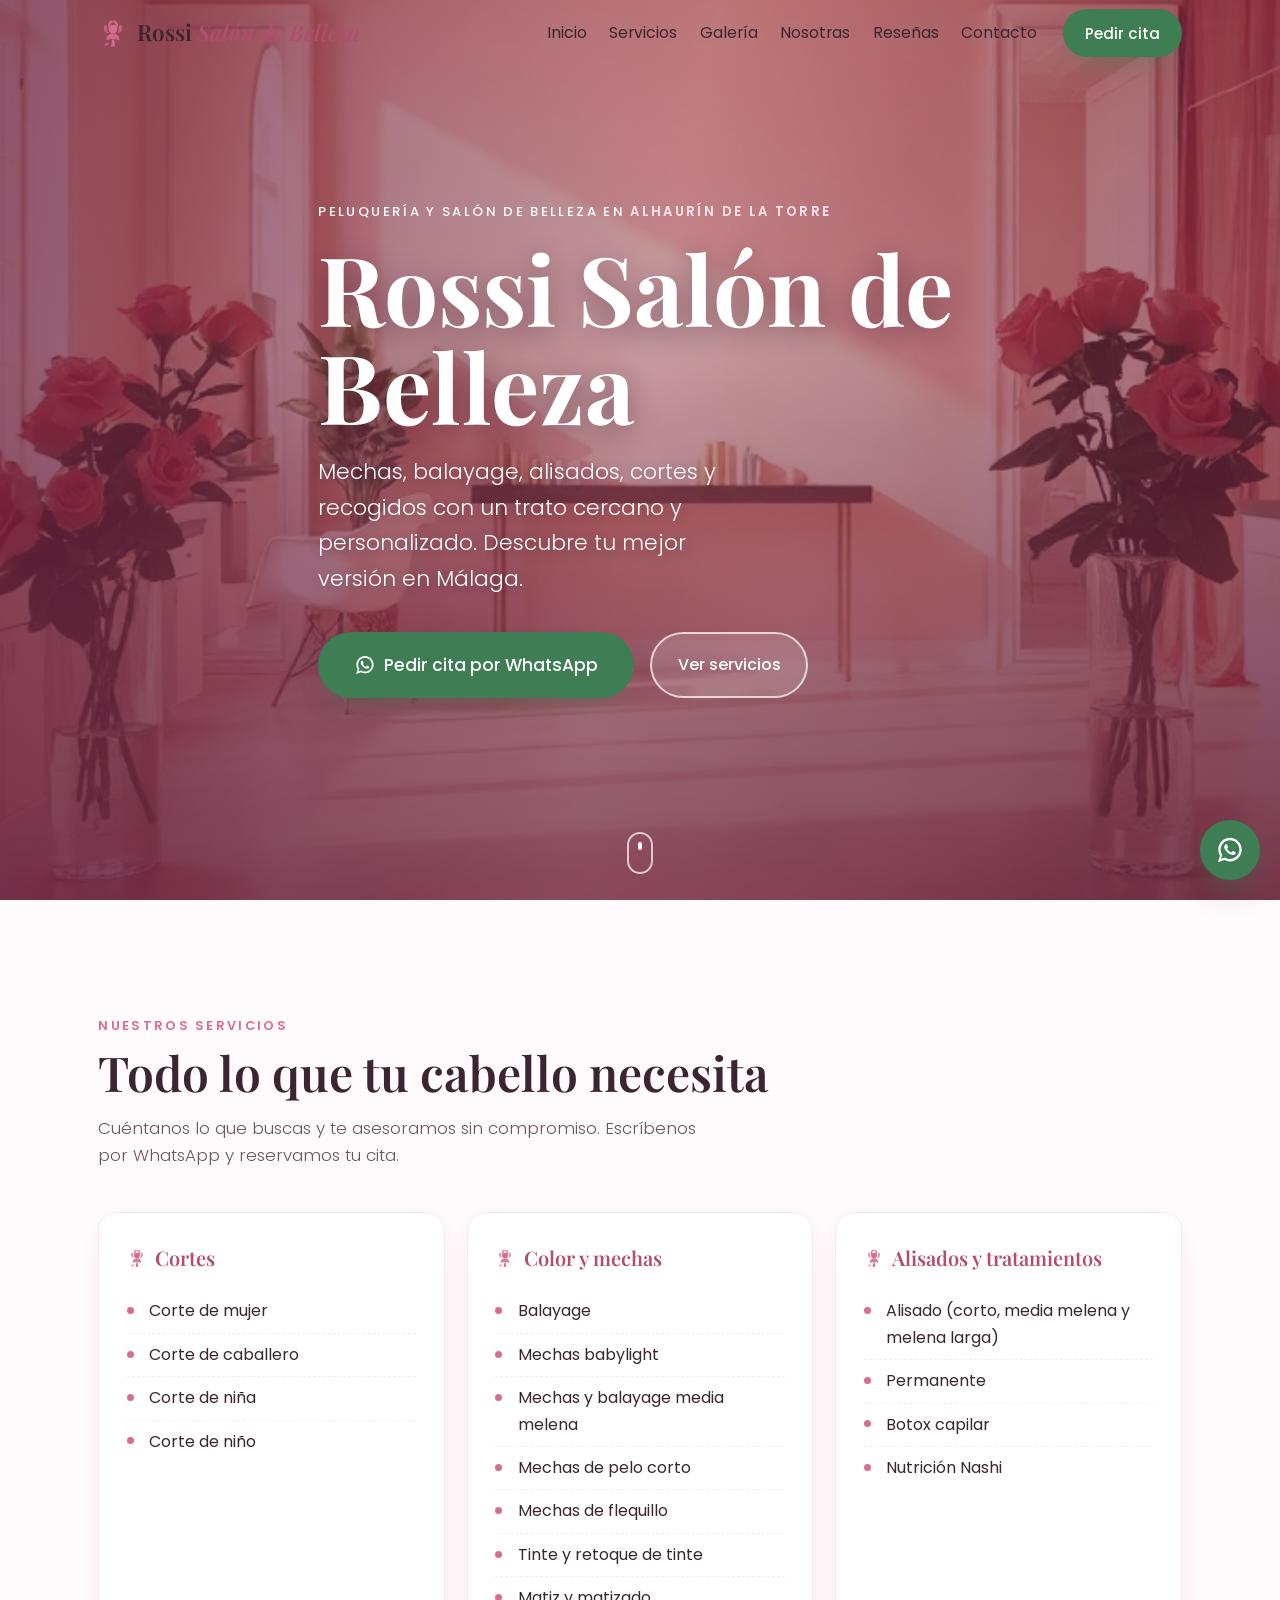
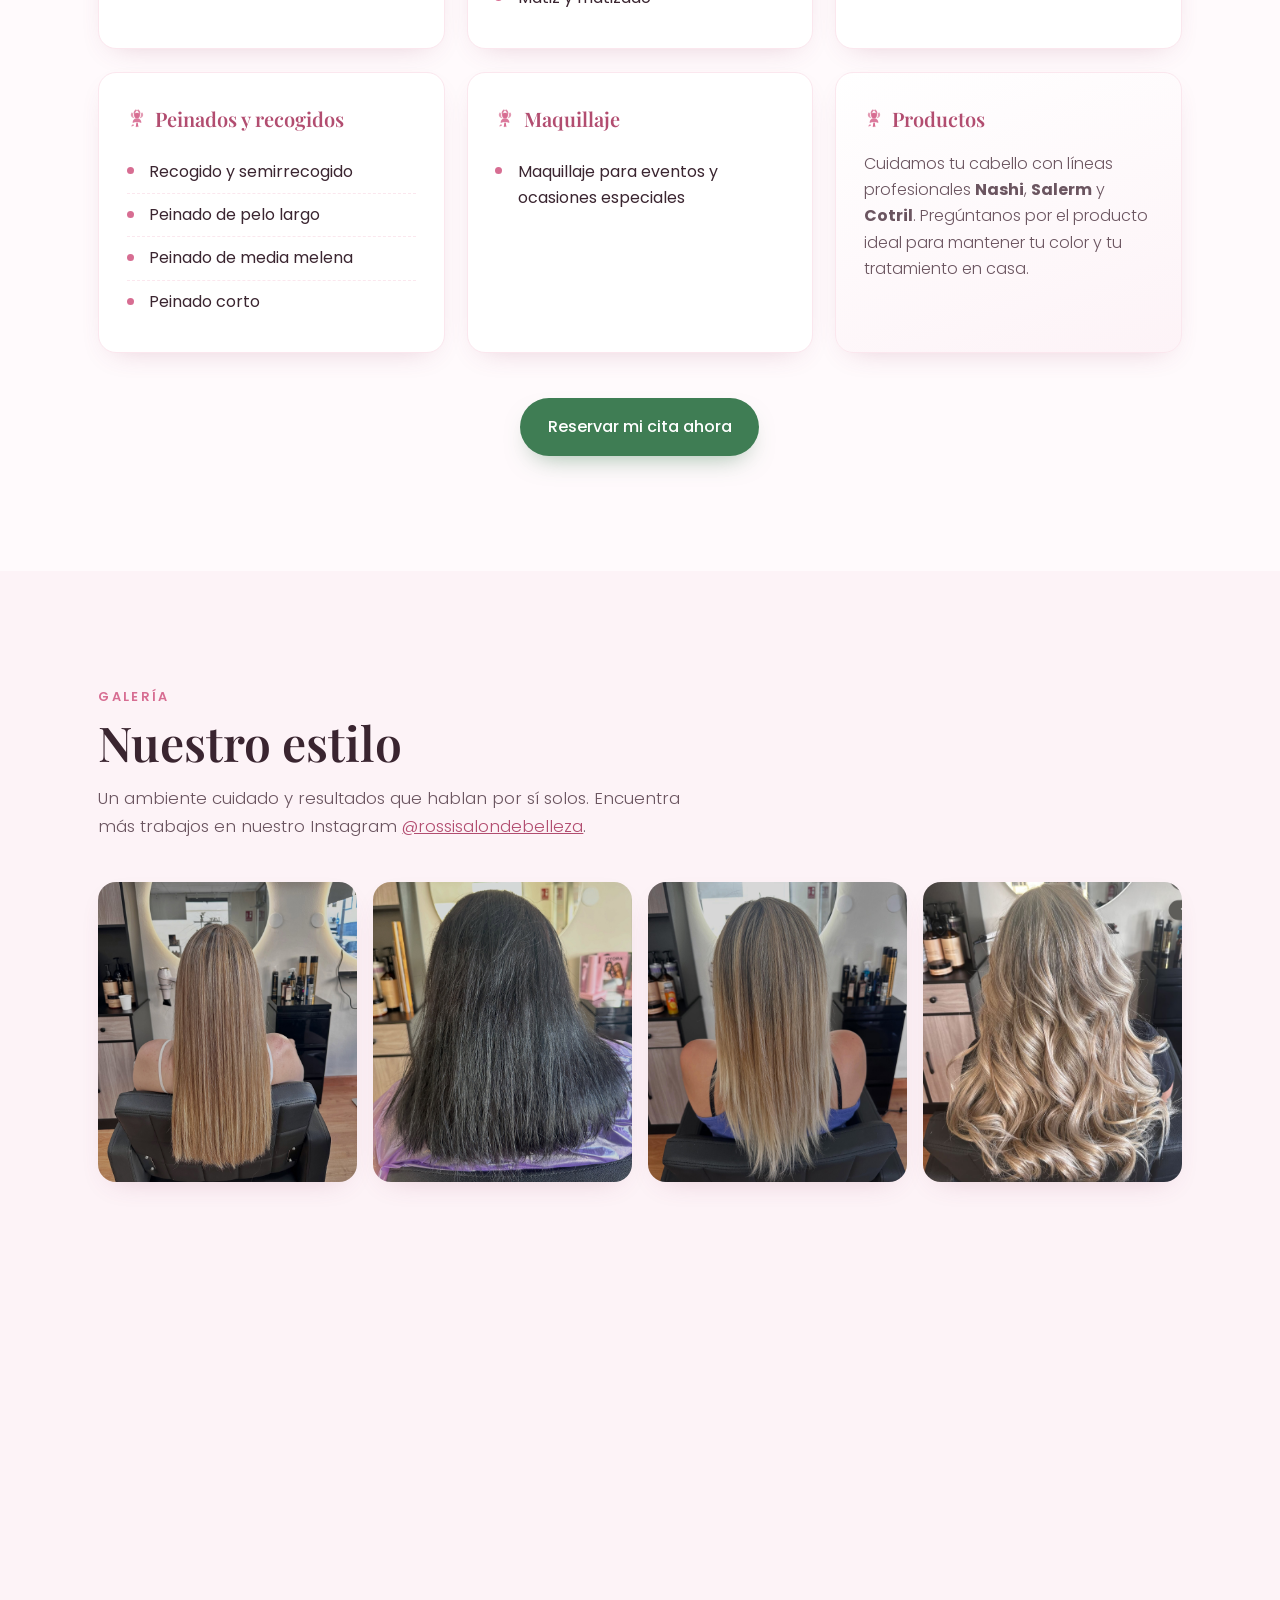
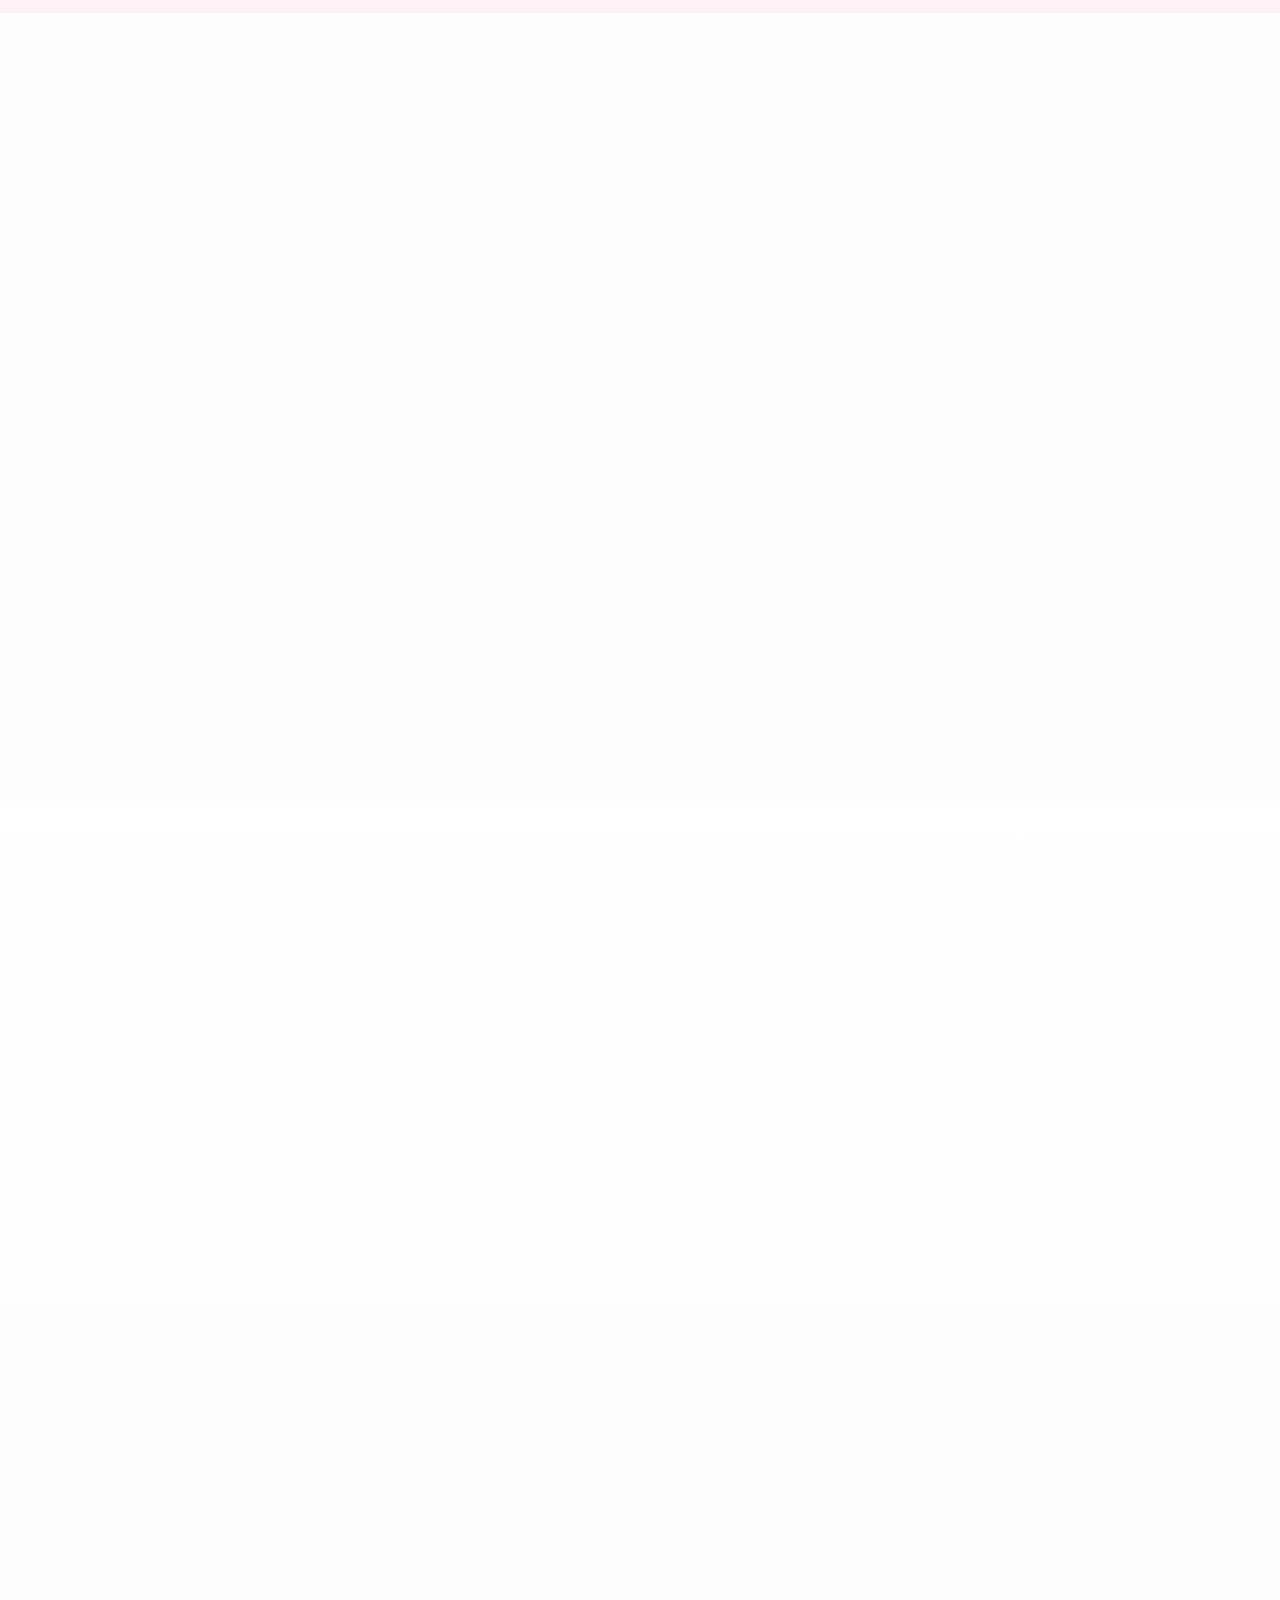
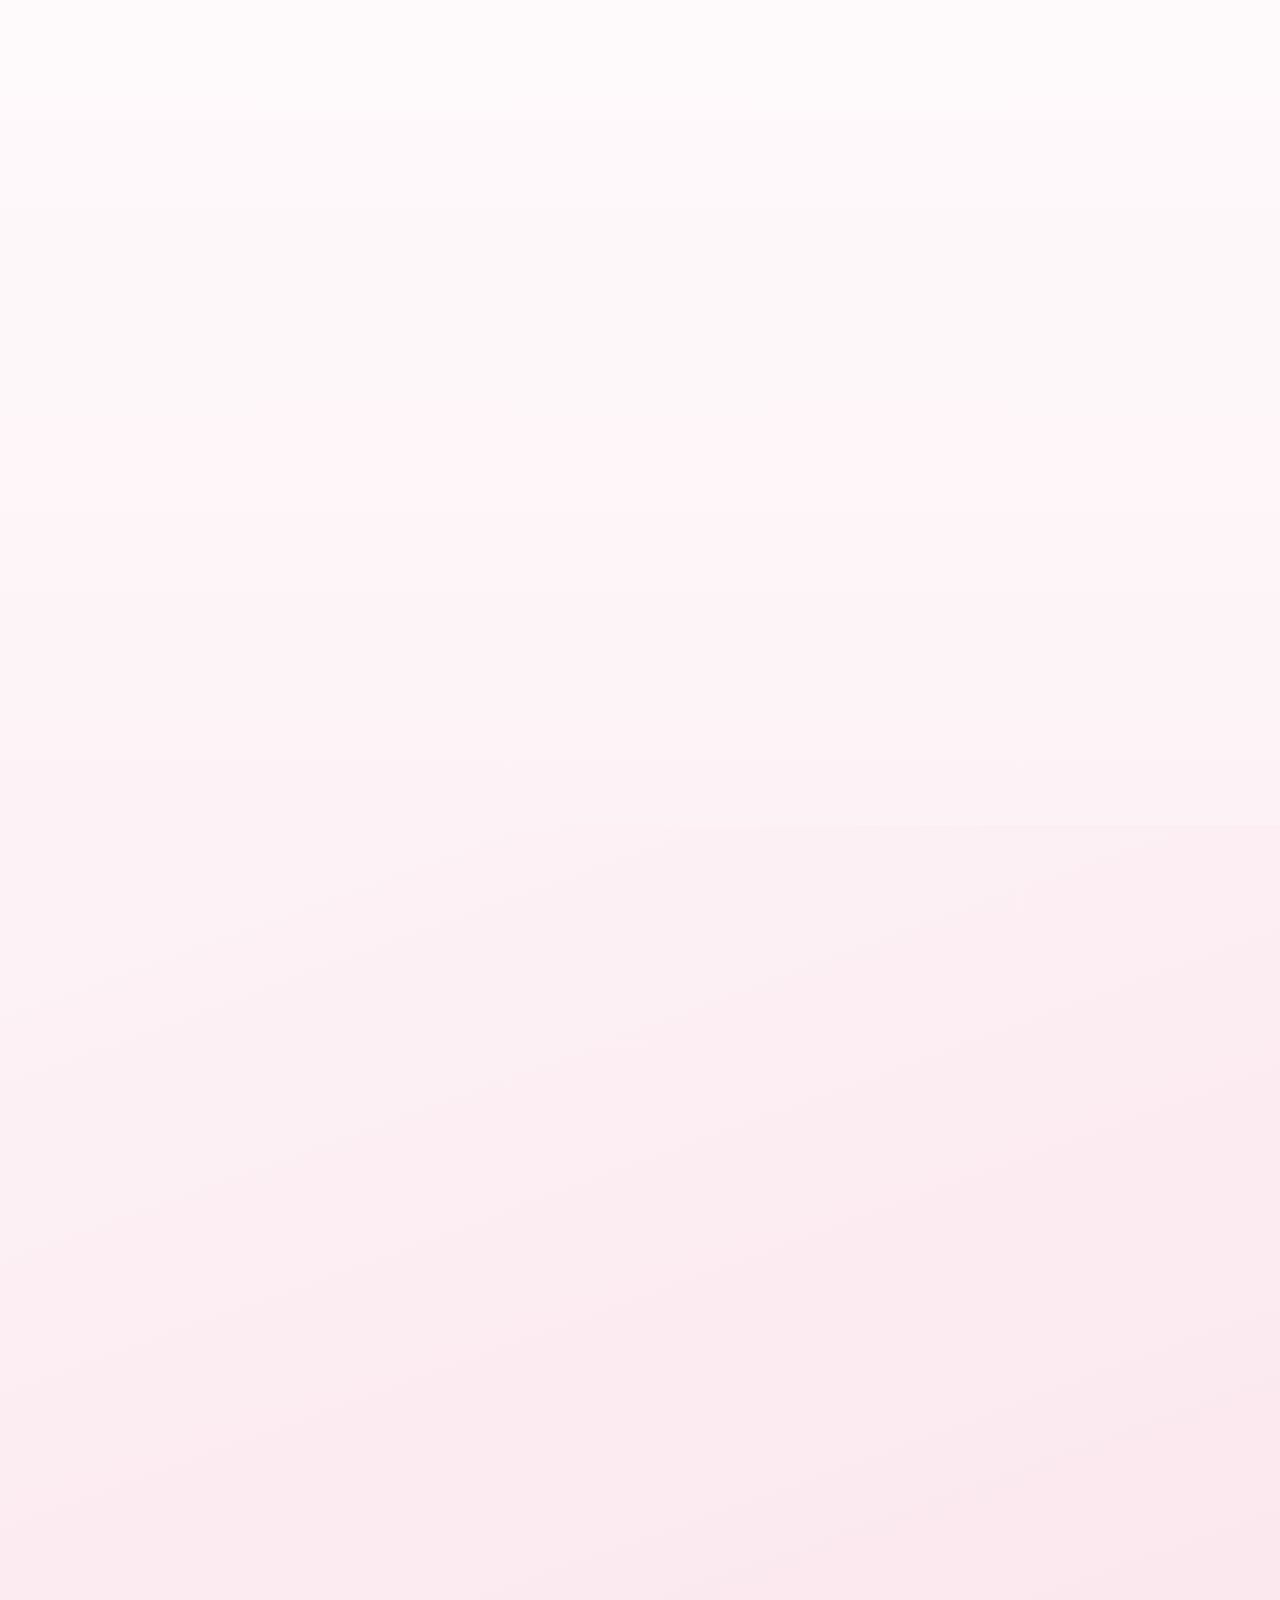
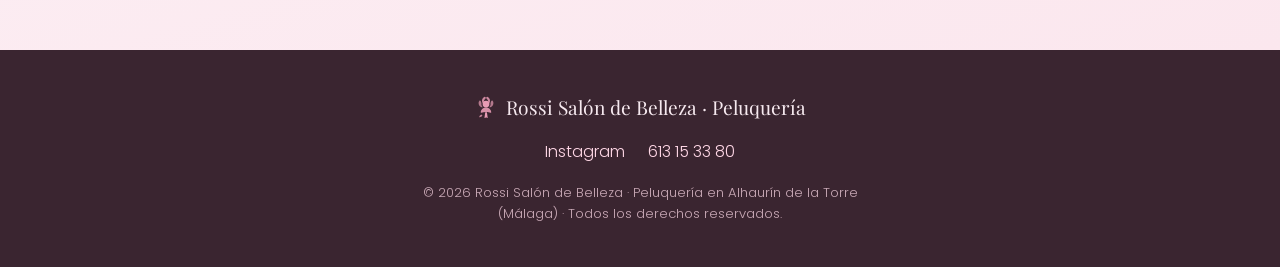
==== index.html @ 34cd3eea "SEO/marca: nombre oficial 'Rossi Salón de Belleza' (hero, meta, OG, JSON-LD) manteniendo SEO fuerte " ====
<!DOCTYPE html>
<html lang="es">
<head>
  <meta charset="UTF-8" />
  <meta name="viewport" content="width=device-width, initial-scale=1.0" />
  <title>Rossi Salón de Belleza · Peluquería en Alhaurín de la Torre (Málaga) | Mechas, Balayage y Alisados</title>
  <meta name="description" content="Rossi Salón de Belleza, tu peluquería en Alhaurín de la Torre (Málaga). Especialistas en mechas, balayage, alisados, tintes, cortes, recogidos y maquillaje. Pide tu cita por WhatsApp." />
  <meta name="keywords" content="peluquería Alhaurín de la Torre, peluquería Rossi, peluquería Málaga, Rossi salón de belleza, salón de belleza Alhaurín de la Torre, mechas, balayage, alisado, tinte, corte, recogidos, maquillaje" />
  <meta name="robots" content="index, follow" />
  <meta name="author" content="Rossi Salón de Belleza" />
  <meta name="theme-color" content="#e79bb4" />
  <link rel="canonical" href="https://peluqueria-rossi-web.onrender.com/" />

  <!-- Open Graph -->
  <meta property="og:type" content="website" />
  <meta property="og:site_name" content="Rossi Salón de Belleza" />
  <meta property="og:title" content="Rossi Salón de Belleza · Peluquería en Alhaurín de la Torre" />
  <meta property="og:description" content="Peluquería y salón de belleza en Alhaurín de la Torre (Málaga): mechas, balayage, alisados, tintes, cortes y recogidos con trato cercano. Pide cita por WhatsApp." />
  <meta property="og:url" content="https://peluqueria-rossi-web.onrender.com/" />
  <meta property="og:locale" content="es_ES" />
  <meta property="og:image" content="https://peluqueria-rossi-web.onrender.com/assets/og-image.jpg" />

  <!-- Twitter Card -->
  <meta name="twitter:card" content="summary_large_image" />
  <meta name="twitter:title" content="Rossi Salón de Belleza · Peluquería en Alhaurín de la Torre" />
  <meta name="twitter:description" content="Peluquería en Alhaurín de la Torre (Málaga): mechas, balayage, alisados, tintes y cortes. Pide tu cita por WhatsApp en Rossi Salón de Belleza." />
  <meta name="twitter:image" content="https://peluqueria-rossi-web.onrender.com/assets/og-image.jpg" />

  <link rel="icon" href="data:image/svg+xml,%3Csvg xmlns='http://www.w3.org/2000/svg' viewBox='0 0 100 100'%3E%3Ctext y='.9em' font-size='90'%3E%F0%9F%8C%B9%3C/text%3E%3C/svg%3E" />

  <link rel="preconnect" href="https://fonts.googleapis.com" />
  <link rel="preconnect" href="https://fonts.gstatic.com" crossorigin />
  <link href="https://fonts.googleapis.com/css2?family=Playfair+Display:ital,wght@0,500;0,600;0,700;1,600&family=Poppins:wght@300;400;500;600;700&display=swap" rel="stylesheet" />

  <link rel="stylesheet" href="styles.css" />

  <!-- JSON-LD: Schema.org HairSalon -->
  <script type="application/ld+json">
  {
    "@context": "https://schema.org",
    "@type": "HairSalon",
    "@id": "https://peluqueria-rossi-web.onrender.com/#negocio",
    "name": "Rossi Salón de Belleza",
    "alternateName": ["Peluquería Rossi", "Peluquería y Salón de Belleza Rossi"],
    "description": "Peluquería y salón de belleza en Alhaurín de la Torre (Málaga): mechas, balayage, alisados, tintes, cortes, recogidos y maquillaje.",
    "image": "https://peluqueria-rossi-web.onrender.com/assets/og-image.jpg",
    "url": "https://peluqueria-rossi-web.onrender.com/",
    "telephone": "+34613153380",
    "founder": "Rosali Cruz Núñez",
    "address": {
      "@type": "PostalAddress",
      "streetAddress": "Calle San Juan, 2",
      "addressLocality": "Alhaurín de la Torre",
      "addressRegion": "Málaga",
      "postalCode": "29130",
      "addressCountry": "ES"
    },
    "geo": {
      "@type": "GeoCoordinates",
      "addressCountry": "ES"
    },
    "areaServed": "Alhaurín de la Torre, Málaga",
    "openingHoursSpecification": [
      {
        "@type": "OpeningHoursSpecification",
        "dayOfWeek": ["Tuesday", "Wednesday", "Thursday", "Friday", "Saturday"],
        "opens": "10:00"
      }
    ],
    "sameAs": [
      "https://www.instagram.com/rossisalondebelleza/"
    ]
  }
  </script>
</head>
<body>

  <!-- Icono decorativo de rosa, reutilizado con <use> -->
  <svg width="0" height="0" style="position:absolute" aria-hidden="true">
    <symbol id="icono-rosa" viewBox="0 0 64 64">
      <g fill="currentColor">
        <path d="M32 8c-4 3-6 7-6 11 0 3 1.5 5.5 4 7-3-.5-6-2.5-7.5-5.5C20 16 21 10.5 26 6c2-2 4-2 6 2z" opacity="0.85"/>
        <path d="M32 8c4 3 6 7 6 11 0 3-1.5 5.5-4 7 3-.5 6-2.5 7.5-5.5C44 16 43 10.5 38 6c-2-2-4-2-6 2z" opacity="0.85"/>
        <path d="M20 22c-1 4 .5 8 4 10.5-3 .5-6.5-.5-9-3.5-3.5-4-3.5-9.5-1-13 2-2.5 4.5-1.5 6 6z" opacity="0.7"/>
        <path d="M44 22c1 4-.5 8-4 10.5 3 .5 6.5-.5 9-3.5 3.5-4 3.5-9.5 1-13-2-2.5-4.5-1.5-6 6z" opacity="0.7"/>
        <circle cx="32" cy="24" r="9"/>
        <path d="M32 33c-8 0-14 6-14 13 0 1 1 2 2 1.5 3-1.5 7-2.5 12-2.5s9 1 12 2.5c1 .5 2-.5 2-1.5 0-7-6-13-14-13z" opacity="0.9"/>
        <path d="M30 46l-2 14c-.2 1.3 1.4 2 2.2 1l2-2.5 2 2.5c.8 1 2.4.3 2.2-1l-2-14h-4.4z"/>
        <path d="M20 52c-3 1-6 4-6 7 3 .5 6.5-1 8.5-3.5L20 52z" opacity="0.8"/>
      </g>
    </symbol>
  </svg>

  <a class="salto-contenido" href="#contenido">Ir al contenido principal</a>

  <header class="cabecera" id="cabecera">
    <div class="contenedor cabecera__interior">
      <a href="#inicio" class="logo">
        <svg class="logo__icono" width="30" height="30" aria-hidden="true"><use href="#icono-rosa" /></svg>
        <span class="logo__texto">Rossi <em>Salón de Belleza</em></span>
      </a>

      <button class="menu-toggle" id="menuToggle" aria-expanded="false" aria-controls="navPrincipal" aria-label="Abrir menú de navegación">
        <span></span><span></span><span></span>
      </button>

      <nav class="nav" id="navPrincipal">
        <ul>
          <li><a href="#inicio">Inicio</a></li>
          <li><a href="#servicios">Servicios</a></li>
          <li><a href="#galeria">Galería</a></li>
          <li><a href="#nosotras">Nosotras</a></li>
          <li><a href="#resenas">Reseñas</a></li>
          <li><a href="#contacto">Contacto</a></li>
        </ul>
        <a href="#" class="boton boton--whatsapp boton--nav js-whatsapp-link" target="_blank" rel="noopener">
          Pedir cita
        </a>
      </nav>
    </div>
    <div class="menu-overlay" id="menuOverlay" aria-hidden="true"></div>
  </header>

  <main id="contenido">

    <!-- 1. HERO -->
    <section class="hero" id="inicio">
      <div class="hero__fondo" aria-hidden="true"></div>
      <div class="hero__velo" aria-hidden="true"></div>
      <div class="hero__petalos" aria-hidden="true">
        <span></span><span></span><span></span><span></span><span></span>
        <span></span><span></span><span></span><span></span><span></span>
      </div>
      <div class="contenedor hero__contenido">
        <p class="hero__kicker animar" data-animar="baja">Peluquería y salón de belleza en <strong>Alhaurín de la Torre</strong></p>
        <h1 class="hero__titulo animar" data-animar="baja">Rossi Salón de Belleza</h1>
        <p class="hero__claim animar" data-animar="baja">Mechas, balayage, alisados, cortes y recogidos con un trato cercano y personalizado. Descubre tu mejor versión en Málaga.</p>
        <div class="hero__acciones animar" data-animar="baja">
          <a href="#" class="boton boton--whatsapp boton--grande js-whatsapp-link" target="_blank" rel="noopener">
            <svg class="icono-whatsapp" viewBox="0 0 32 32" width="22" height="22" aria-hidden="true">
              <path fill="currentColor" d="M16.001 3C9.096 3 3.5 8.596 3.5 15.5c0 2.42.687 4.68 1.877 6.6L3 29l7.1-2.32a12.42 12.42 0 0 0 5.9 1.5c6.905 0 12.5-5.596 12.5-12.5S22.906 3 16.001 3zm0 22.6c-1.86 0-3.6-.5-5.1-1.37l-.365-.216-4.214 1.377 1.394-4.106-.238-.38A9.98 9.98 0 0 1 6 15.5C6 9.977 10.477 5.5 16.001 5.5 21.523 5.5 26 9.977 26 15.5s-4.477 10.1-9.999 10.1zm5.55-7.55c-.303-.152-1.797-.887-2.076-.988-.279-.101-.482-.152-.686.152-.203.303-.786.988-.964 1.19-.177.203-.354.228-.657.076-.303-.152-1.28-.472-2.438-1.505-.901-.804-1.51-1.797-1.688-2.1-.177-.303-.019-.467.133-.618.137-.136.303-.354.455-.53.152-.178.202-.304.303-.507.101-.203.05-.38-.025-.532-.076-.152-.686-1.653-.94-2.264-.247-.594-.499-.514-.686-.524l-.584-.01c-.203 0-.532.076-.81.38-.279.303-1.065 1.04-1.065 2.537s1.09 2.943 1.242 3.146c.152.203 2.147 3.278 5.202 4.596.727.314 1.294.501 1.737.641.73.232 1.393.199 1.918.121.585-.087 1.797-.735 2.05-1.445.253-.71.253-1.318.177-1.445-.076-.127-.279-.203-.583-.354z"/>
            </svg>
            Pedir cita por WhatsApp
          </a>
          <a href="#servicios" class="boton boton--fantasma">Ver servicios</a>
        </div>
      </div>
      <a href="#servicios" class="hero__scroll" aria-label="Desplázate para ver más"><span></span></a>
    </section>

    <!-- 2. SERVICIOS -->
    <section class="seccion seccion--clara" id="servicios">
      <div class="contenedor">
        <p class="seccion__kicker animar">Nuestros servicios</p>
        <h2 class="seccion__titulo animar">Todo lo que tu cabello necesita</h2>
        <p class="seccion__intro animar">Cuéntanos lo que buscas y te asesoramos sin compromiso. Escríbenos por WhatsApp y reservamos tu cita.</p>

        <div class="servicios__grid">

          <article class="servicio-categoria animar" data-animar="sube">
            <h3><svg width="20" height="20" aria-hidden="true"><use href="#icono-rosa"/></svg> Cortes</h3>
            <ul class="lista-servicios">
              <li>Corte de mujer</li>
              <li>Corte de caballero</li>
              <li>Corte de niña</li>
              <li>Corte de niño</li>
            </ul>
          </article>

          <article class="servicio-categoria animar" data-animar="sube">
            <h3><svg width="20" height="20" aria-hidden="true"><use href="#icono-rosa"/></svg> Color y mechas</h3>
            <ul class="lista-servicios">
              <li>Balayage</li>
              <li>Mechas babylight</li>
              <li>Mechas y balayage media melena</li>
              <li>Mechas de pelo corto</li>
              <li>Mechas de flequillo</li>
              <li>Tinte y retoque de tinte</li>
              <li>Matiz y matizado</li>
            </ul>
          </article>

          <article class="servicio-categoria animar" data-animar="sube">
            <h3><svg width="20" height="20" aria-hidden="true"><use href="#icono-rosa"/></svg> Alisados y tratamientos</h3>
            <ul class="lista-servicios">
              <li>Alisado (corto, media melena y melena larga)</li>
              <li>Permanente</li>
              <li>Botox capilar</li>
              <li>Nutrición Nashi</li>
            </ul>
          </article>

          <article class="servicio-categoria animar" data-animar="sube">
            <h3><svg width="20" height="20" aria-hidden="true"><use href="#icono-rosa"/></svg> Peinados y recogidos</h3>
            <ul class="lista-servicios">
              <li>Recogido y semirrecogido</li>
              <li>Peinado de pelo largo</li>
              <li>Peinado de media melena</li>
              <li>Peinado corto</li>
            </ul>
          </article>

          <article class="servicio-categoria animar" data-animar="sube">
            <h3><svg width="20" height="20" aria-hidden="true"><use href="#icono-rosa"/></svg> Maquillaje</h3>
            <ul class="lista-servicios">
              <li>Maquillaje para eventos y ocasiones especiales</li>
            </ul>
          </article>

          <article class="servicio-categoria servicio-categoria--productos animar" data-animar="sube">
            <h3><svg width="20" height="20" aria-hidden="true"><use href="#icono-rosa"/></svg> Productos</h3>
            <p>Cuidamos tu cabello con líneas profesionales <strong>Nashi</strong>, <strong>Salerm</strong> y <strong>Cotril</strong>. Pregúntanos por el producto ideal para mantener tu color y tu tratamiento en casa.</p>
          </article>

        </div>

        <div class="servicios__cta animar">
          <a href="#" class="boton boton--whatsapp js-whatsapp-link" target="_blank" rel="noopener">Reservar mi cita ahora</a>
        </div>
      </div>
    </section>

    <!-- 3. GALERÍA -->
    <section class="seccion seccion--galeria" id="galeria">
      <div class="contenedor">
        <p class="seccion__kicker animar">Galería</p>
        <h2 class="seccion__titulo animar">Nuestro estilo</h2>
        <p class="seccion__intro animar">Un ambiente cuidado y resultados que hablan por sí solos. Encuentra más trabajos en nuestro Instagram
          <a href="https://www.instagram.com/rossisalondebelleza/" target="_blank" rel="noopener">@rossisalondebelleza</a>.
        </p>
        <div class="galeria__grid" id="galeriaGrid" aria-live="polite"></div>
      </div>
    </section>

    <!-- 4. SOBRE NOSOTRAS -->
    <section class="seccion" id="nosotras">
      <div class="contenedor nosotras__grid">
        <div class="nosotras__texto animar" data-animar="derecha">
          <p class="seccion__kicker">Sobre nosotras</p>
          <h2 class="seccion__titulo">Un salón cercano, pensado para ti</h2>
          <p><strong>Rossi Salón de Belleza</strong> nace en Alhaurín de la Torre de la mano de <strong>Rosali Cruz Núñez</strong>. Tu peluquería de confianza, donde creemos en el trato cercano y personalizado: escuchamos lo que quieres antes de coger las tijeras o el pincel de color, para que el resultado sea siempre el que imaginas.</p>
          <p>Trabajamos con productos de calidad profesional de <strong>Nashi</strong>, <strong>Salerm</strong> y <strong>Cotril</strong>, cuidando tu cabello en cada servicio, ya sea un corte rápido o un cambio de imagen completo.</p>
          <ul class="lista-check">
            <li>Trato cercano y personalizado en cada visita</li>
            <li>Especialistas en color, mechas y balayage</li>
            <li>Productos profesionales Nashi, Salerm y Cotril</li>
            <li>Asesoramiento de imagen antes de cada servicio</li>
          </ul>
        </div>
        <figure class="nosotras__imagen animar" data-animar="izquierda">
          <img src="assets/salon.jpg" alt="Ambiente del salón Peluquería Rossi con detalles en rosa" loading="lazy" width="800" height="600" />
        </figure>
      </div>
    </section>

    <!-- 5. UBICACIÓN / CONTACTO -->
    <!-- 5. RESEÑAS (Google) -->
    <section class="seccion seccion--resenas" id="resenas">
      <div class="contenedor">
        <p class="seccion__kicker animar">Reseñas</p>
        <h2 class="seccion__titulo animar">Qué piensan de nosotras</h2>
        <div class="resenas__resumen animar" id="resenasResumen"></div>
        <div class="resenas__grid" id="resenasGrid" aria-live="polite"></div>
      </div>
    </section>

    <section class="seccion seccion--rosa" id="contacto">
      <div class="contenedor">
        <p class="seccion__kicker animar">Contacto</p>
        <h2 class="seccion__titulo animar">Encuéntranos en Alhaurín de la Torre</h2>

        <div class="contacto__grid">
          <div class="contacto__datos animar" data-animar="derecha">
            <ul class="lista-contacto">
              <li>
                <strong>Dirección</strong>
                <span>Calle San Juan, 2 · 29130 Alhaurín de la Torre (Málaga)</span>
              </li>
              <li>
                <strong>Teléfono</strong>
                <span><a href="tel:+34613153380">613 15 33 80</a></span>
              </li>
              <li>
                <strong>WhatsApp</strong>
                <span><a href="#" class="js-whatsapp-link" target="_blank" rel="noopener">Escríbenos directamente</a></span>
              </li>
              <li>
                <strong>Instagram</strong>
                <span><a href="https://www.instagram.com/rossisalondebelleza/" target="_blank" rel="noopener">@rossisalondebelleza</a></span>
              </li>
              <li>
                <strong>Horario</strong>
                <span>Martes a sábado, a partir de las 10:00. Lunes y domingo cerrado. Consúltanos disponibilidad por WhatsApp.</span>
              </li>
            </ul>
            <a href="#" class="boton boton--whatsapp js-whatsapp-link" target="_blank" rel="noopener">Pedir cita por WhatsApp</a>
          </div>

          <div class="contacto__mapa animar" data-animar="izquierda">
            <iframe
              src="https://www.google.com/maps?q=Peluquer%C3%ADa%20Rossi%2C%20Calle%20San%20Juan%202%2C%2029130%20Alhaur%C3%ADn%20de%20la%20Torre%2C%20M%C3%A1laga&output=embed"
              width="100%"
              height="100%"
              style="border:0;"
              allowfullscreen=""
              loading="lazy"
              referrerpolicy="no-referrer-when-downgrade"
              title="Ubicación de Peluquería Rossi en Alhaurín de la Torre, Málaga">
            </iframe>
          </div>
        </div>
      </div>
    </section>

  </main>

  <!-- 6. FOOTER -->
  <footer class="pie">
    <div class="contenedor pie__interior">
      <div class="pie__marca">
        <svg width="24" height="24" aria-hidden="true"><use href="#icono-rosa" /></svg>
        <span>Rossi Salón de Belleza · Peluquería</span>
      </div>
      <nav class="pie__redes" aria-label="Redes sociales">
        <a href="https://www.instagram.com/rossisalondebelleza/" target="_blank" rel="noopener">Instagram</a>
        <a href="tel:+34613153380">613 15 33 80</a>
      </nav>
      <p class="pie__legal">
        © <span id="anioActual">2026</span> Rossi Salón de Belleza · Peluquería en Alhaurín de la Torre (Málaga) · Todos los derechos reservados.
      </p>
    </div>
  </footer>

  <!-- Botón flotante de WhatsApp -->
  <a href="#" class="whatsapp-flotante js-whatsapp-link" target="_blank" rel="noopener" aria-label="Pedir cita por WhatsApp">
    <svg viewBox="0 0 32 32" width="30" height="30" aria-hidden="true">
      <path fill="currentColor" d="M16.001 3C9.096 3 3.5 8.596 3.5 15.5c0 2.42.687 4.68 1.877 6.6L3 29l7.1-2.32a12.42 12.42 0 0 0 5.9 1.5c6.905 0 12.5-5.596 12.5-12.5S22.906 3 16.001 3zm0 22.6c-1.86 0-3.6-.5-5.1-1.37l-.365-.216-4.214 1.377 1.394-4.106-.238-.38A9.98 9.98 0 0 1 6 15.5C6 9.977 10.477 5.5 16.001 5.5 21.523 5.5 26 9.977 26 15.5s-4.477 10.1-9.999 10.1zm5.55-7.55c-.303-.152-1.797-.887-2.076-.988-.279-.101-.482-.152-.686.152-.203.303-.786.988-.964 1.19-.177.203-.354.228-.657.076-.303-.152-1.28-.472-2.438-1.505-.901-.804-1.51-1.797-1.688-2.1-.177-.303-.019-.467.133-.618.137-.136.303-.354.455-.53.152-.178.202-.304.303-.507.101-.203.05-.38-.025-.532-.076-.152-.686-1.653-.94-2.264-.247-.594-.499-.514-.686-.524l-.584-.01c-.203 0-.532.076-.81.38-.279.303-1.065 1.04-1.065 2.537s1.09 2.943 1.242 3.146c.152.203 2.147 3.278 5.202 4.596.727.314 1.294.501 1.737.641.73.232 1.393.199 1.918.121.585-.087 1.797-.735 2.05-1.445.253-.71.253-1.318.177-1.445-.076-.127-.279-.203-.583-.354z"/>
    </svg>
  </a>

  <script>
    // Número de WhatsApp del salón en formato internacional (España +34 613 15 33 80).
    const NUMERO_WHATSAPP = "34613153380";
    const MENSAJE_WHATSAPP = "Hola, me gustaría pedir cita en Peluquería Rossi";

    document.addEventListener("DOMContentLoaded", () => {
      const url = "https://wa.me/" + NUMERO_WHATSAPP + "?text=" + encodeURIComponent(MENSAJE_WHATSAPP);
      document.querySelectorAll(".js-whatsapp-link").forEach((enlace) => {
        enlace.setAttribute("href", url);
      });

      // Menú móvil (con overlay y bloqueo de scroll)
      const menuToggle = document.getElementById("menuToggle");
      const navPrincipal = document.getElementById("navPrincipal");
      const overlay = document.getElementById("menuOverlay");
      const setMenu = (abierto) => {
        navPrincipal.classList.toggle("nav--abierto", abierto);
        overlay.classList.toggle("visible", abierto);
        document.body.classList.toggle("menu-open", abierto);
        menuToggle.setAttribute("aria-expanded", abierto ? "true" : "false");
      };
      menuToggle.addEventListener("click", () => setMenu(!navPrincipal.classList.contains("nav--abierto")));
      overlay.addEventListener("click", () => setMenu(false));
      document.addEventListener("keydown", (e) => { if (e.key === "Escape") setMenu(false); });
      navPrincipal.querySelectorAll("a").forEach((enlace) => {
        enlace.addEventListener("click", () => setMenu(false));
      });

      // Cabecera con sombra al hacer scroll
      const cabecera = document.getElementById("cabecera");
      const onScroll = () => {
        cabecera.classList.toggle("cabecera--scroll", window.scrollY > 20);
      };
      onScroll();
      window.addEventListener("scroll", onScroll, { passive: true });

      // Animaciones de aparición al hacer scroll (respeta reduce-motion)
      const reduce = window.matchMedia("(prefers-reduced-motion: reduce)").matches;
      const usaIO = !reduce && ("IntersectionObserver" in window);
      const io = usaIO ? new IntersectionObserver((entradas) => {
        entradas.forEach((e) => {
          if (e.isIntersecting) { e.target.classList.add("visible"); io.unobserve(e.target); }
        });
      }, { threshold: 0.12, rootMargin: "0px 0px -8% 0px" }) : null;
      const observar = (el) => { if (io) io.observe(el); else el.classList.add("visible"); };
      document.querySelectorAll(".animar").forEach(observar);

      // Galería dinámica: muestra las imágenes que haya en assets/gallery/manifest.json
      const grid = document.getElementById("galeriaGrid");
      if (grid) {
        fetch("assets/gallery/manifest.json", { cache: "no-store" })
          .then((r) => (r.ok ? r.json() : Promise.reject()))
          .then((data) => {
            const imgs = (data && data.images) || [];
            if (!imgs.length) return Promise.reject();
            imgs.forEach((it, i) => {
              const fig = document.createElement("figure");
              fig.className = "galeria__item animar";
              fig.setAttribute("data-animar", "zoom");
              const img = document.createElement("img");
              img.src = "assets/gallery/" + it.file;
              img.alt = it.alt || "Trabajo de Peluquería Rossi";
              img.loading = "lazy";
              fig.appendChild(img);
              grid.appendChild(fig);
              observar(fig);
            });
          })
          .catch(() => {
            // Fallback: imágenes de marca si no hay galería configurada
            ["salon.jpg", "color.jpg", "care.jpg", "roses.jpg", "bridal.jpg"].forEach((f) => {
              const fig = document.createElement("figure");
              fig.className = "galeria__item animar";
              fig.setAttribute("data-animar", "zoom");
              fig.innerHTML = '<img src="assets/' + f + '" alt="Peluquería Rossi" loading="lazy" />';
              grid.appendChild(fig);
              observar(fig);
            });
          });
      }

      // Reseñas de Google (snapshot en assets/reviews.json)
      const resenasGrid = document.getElementById("resenasGrid");
      const resenasResumen = document.getElementById("resenasResumen");
      if (resenasGrid) {
        const estrellas = (n) => "★★★★★☆☆☆☆☆".slice(5 - Math.round(n), 10 - Math.round(n));
        const iniciales = (nom) => (nom || "?").trim().split(/\s+/).slice(0, 2).map((w) => w[0] || "").join("").toUpperCase();
        fetch("assets/reviews.json", { cache: "no-store" })
          .then((r) => (r.ok ? r.json() : Promise.reject()))
          .then((data) => {
            const revs = (data && data.reviews) || [];
            if (!revs.length) return Promise.reject();
            if (resenasResumen) {
              const nota = (data.rating || 5).toString().replace(".", ",");
              resenasResumen.innerHTML =
                '<span class="resenas__nota">' + nota + "</span>" +
                '<span class="resenas__estrellas" aria-hidden="true">' + estrellas(data.rating || 5) + "</span>" +
                '<span class="resenas__meta">Basado en ' + (data.count || revs.length) +
                ' reseñas en <a href="' + (data.url || "#") + '" target="_blank" rel="noopener">Google</a></span>';
            }
            revs.forEach((rv, i) => {
              const card = document.createElement("figure");
              card.className = "resena animar";
              card.setAttribute("data-animar", "sube");
              card.style.transitionDelay = Math.min(i * 70, 420) + "ms";
              card.innerHTML =
                '<div class="resena__top">' +
                  '<span class="resena__avatar" aria-hidden="true">' + iniciales(rv.name) + "</span>" +
                  '<div class="resena__id"><span class="resena__nombre">' + (rv.name || "Cliente") + "</span>" +
                  '<span class="resena__fecha">' + (rv.date || "") + "</span></div>" +
                  '<span class="resena__g" title="Reseña de Google" aria-hidden="true">G</span>' +
                "</div>" +
                '<div class="resena__estrellas" aria-label="' + (rv.stars || 5) + ' de 5">' + estrellas(rv.stars || 5) + "</div>" +
                '<blockquote class="resena__texto">' + (rv.text || "") + "</blockquote>";
              resenasGrid.appendChild(card);
              observar(card);
            });
          })
          .catch(() => { const s = document.getElementById("resenas"); if (s) s.hidden = true; });
      }

      document.getElementById("anioActual").textContent = new Date().getFullYear();
    });
  </script>
</body>
</html>
---- styles.css ----
/* ===========================================================
   Peluquería y Salón de Belleza Rossi — hoja de estilos
   Paleta: rosas / rosa. Motion site responsive.
   =========================================================== */

:root {
  --rosa: #e79bb4;
  --rosa-fuerte: #d76d92;
  --rosa-oscuro: #b24d70;
  --rosa-claro: #fbe7ee;
  --rosa-muy-claro: #fdf3f7;
  --crema: #fffafc;
  --tinta: #3a2530;
  --tinta-suave: #6b5560;
  --blanco: #ffffff;
  --whatsapp: #3f7d54;
  --whatsapp-oscuro: #2f6341;
  --sombra: 0 18px 40px -18px rgba(150, 60, 95, 0.35);
  --sombra-suave: 0 10px 30px -16px rgba(150, 60, 95, 0.3);
  --radio: 18px;
  --radio-sm: 12px;
  --ancho: 1160px;
  --transicion: 0.45s cubic-bezier(0.22, 1, 0.36, 1);
  --serif: "Playfair Display", Georgia, serif;
  --sans: "Poppins", system-ui, -apple-system, sans-serif;
}

* { box-sizing: border-box; }

html { scroll-behavior: smooth; }

body {
  margin: 0;
  font-family: var(--sans);
  color: var(--tinta);
  background: var(--crema);
  line-height: 1.65;
  font-weight: 300;
  overflow-x: hidden;
}

img { max-width: 100%; display: block; }
a { color: var(--rosa-oscuro); }

.contenedor {
  width: 100%;
  max-width: var(--ancho);
  margin: 0 auto;
  padding: 0 clamp(1.1rem, 4vw, 2.4rem);
}

.salto-contenido {
  position: absolute;
  left: -999px;
  top: 0;
  background: var(--rosa-oscuro);
  color: #fff;
  padding: 0.6rem 1rem;
  border-radius: 0 0 8px 0;
  z-index: 1000;
}
.salto-contenido:focus { left: 0; }

.visualmente-oculto {
  position: absolute !important;
  width: 1px; height: 1px;
  padding: 0; margin: -1px; overflow: hidden;
  clip: rect(0 0 0 0); white-space: nowrap; border: 0;
}

/* ---------- Cabecera ---------- */
.cabecera {
  position: fixed;
  inset: 0 0 auto 0;
  z-index: 100;
  transition: background var(--transicion), box-shadow var(--transicion), padding var(--transicion);
  padding: 0.55rem 0;
  background: transparent;
}
.cabecera--scroll {
  background: rgba(255, 250, 252, 0.97);
  box-shadow: 0 8px 24px -18px rgba(120, 50, 80, 0.5);
}
/* Fondo oscurecido tras el menú móvil */
.menu-overlay {
  position: fixed;
  inset: 0;
  background: rgba(45, 20, 32, 0.42);
  z-index: 110;
  opacity: 0;
  visibility: hidden;
  pointer-events: none;
  transition: opacity var(--transicion), visibility var(--transicion);
}
.menu-overlay.visible { opacity: 1; visibility: visible; pointer-events: auto; }
body.menu-open { overflow: hidden; }
.cabecera__interior {
  display: flex;
  align-items: center;
  justify-content: space-between;
  gap: 1rem;
}
.logo {
  display: inline-flex;
  align-items: center;
  gap: 0.55rem;
  text-decoration: none;
  color: var(--tinta);
  font-family: var(--serif);
  font-size: 1.4rem;
  font-weight: 600;
}
.logo__icono { color: var(--rosa-fuerte); flex: none; }
.logo__texto em { color: var(--rosa-oscuro); font-style: italic; }

.nav { display: flex; align-items: center; gap: 1.6rem; }
.nav ul {
  display: flex;
  gap: 1.4rem;
  list-style: none;
  margin: 0;
  padding: 0;
}
.nav ul a {
  text-decoration: none;
  color: var(--tinta);
  font-weight: 400;
  font-size: 0.98rem;
  position: relative;
  padding: 0.2rem 0;
}
.nav ul a::after {
  content: "";
  position: absolute;
  left: 0; bottom: -2px;
  width: 0; height: 2px;
  background: var(--rosa-fuerte);
  transition: width var(--transicion);
}
.nav ul a:hover::after,
.nav ul a:focus::after { width: 100%; }

.menu-toggle {
  display: none;
  flex-direction: column;
  gap: 5px;
  background: none;
  border: 0;
  cursor: pointer;
  padding: 8px;
}
.menu-toggle span {
  width: 26px; height: 2px;
  background: var(--tinta);
  border-radius: 2px;
  transition: transform var(--transicion), opacity var(--transicion);
}

/* ---------- Botones ---------- */
.boton {
  display: inline-flex;
  align-items: center;
  gap: 0.55rem;
  padding: 0.85rem 1.6rem;
  border-radius: 999px;
  font-weight: 500;
  font-size: 1rem;
  text-decoration: none;
  cursor: pointer;
  border: 2px solid transparent;
  transition: transform var(--transicion), box-shadow var(--transicion), background var(--transicion), color var(--transicion);
  will-change: transform;
}
.boton--whatsapp {
  background: var(--whatsapp);
  color: #fff;
  box-shadow: 0 12px 26px -12px rgba(63, 125, 84, 0.55);
}
.boton--whatsapp:hover { background: var(--whatsapp-oscuro); transform: translateY(-3px); }
.boton--grande { padding: 1.05rem 2.1rem; font-size: 1.08rem; }
.boton--nav { padding: 0.6rem 1.25rem; font-size: 0.95rem; }
.boton--fantasma {
  background: rgba(255,255,255,0.14);
  color: #fff;
  border-color: rgba(255,255,255,0.7);
  backdrop-filter: blur(4px);
}
.boton--fantasma:hover { background: rgba(255,255,255,0.28); transform: translateY(-3px); }
.icono-whatsapp { flex: none; }

/* ---------- HERO ---------- */
.hero {
  position: relative;
  min-height: 100svh;
  display: flex;
  align-items: center;
  overflow: hidden;
  color: #fff;
}
.hero__fondo {
  position: absolute;
  inset: -8% 0 0 0;
  background: url("assets/hero.jpg") center/cover no-repeat;
  transform: scale(1.08);
  animation: heroZoom 18s ease-in-out infinite alternate;
}
@keyframes heroZoom {
  from { transform: scale(1.08) translateY(0); }
  to   { transform: scale(1.16) translateY(-2%); }
}
.hero__velo {
  position: absolute;
  inset: 0;
  background:
    linear-gradient(100deg, rgba(110, 35, 65, 0.78) 0%, rgba(140, 55, 88, 0.5) 50%, rgba(110, 35, 65, 0.66) 100%),
    linear-gradient(to top, rgba(70, 22, 45, 0.62), rgba(70, 22, 45, 0) 60%);
}
.hero__contenido {
  position: relative;
  z-index: 2;
  max-width: 720px;
  padding-top: 5rem;
  /* Reserva hueco bajo los botones para que nunca toquen el icono de scroll */
  padding-bottom: clamp(4.5rem, 9vh, 7rem);
}
.hero__kicker {
  text-transform: uppercase;
  letter-spacing: 0.18em;
  font-size: 0.82rem;
  font-weight: 500;
  margin: 0 0 1rem;
  opacity: 0.95;
}
.hero__kicker strong { color: #ffe3ee; font-weight: 600; }
.hero__titulo {
  font-family: var(--serif);
  font-weight: 700;
  font-size: clamp(3rem, 9vw, 6rem);
  line-height: 1.02;
  margin: 0 0 1.2rem;
  text-shadow: 0 6px 28px rgba(60, 20, 40, 0.4);
}
.hero__claim {
  font-size: clamp(1.05rem, 2.4vw, 1.35rem);
  font-weight: 300;
  max-width: 34ch;
  margin: 0 0 2.2rem;
  text-shadow: 0 2px 12px rgba(60, 20, 40, 0.35);
}
.hero__acciones { display: flex; flex-wrap: wrap; gap: 1rem; }

/* El hero aparece siempre por CSS al cargar (no depende del scroll-reveal) */
.hero__contenido .animar {
  opacity: 0;
  transform: translateY(-24px);
  animation: heroIn 0.9s cubic-bezier(0.22, 1, 0.36, 1) both;
}
.hero__contenido .animar:nth-child(1){ animation-delay: 0.15s; }
.hero__contenido .animar:nth-child(2){ animation-delay: 0.3s; }
.hero__contenido .animar:nth-child(3){ animation-delay: 0.45s; }
.hero__contenido .animar:nth-child(4){ animation-delay: 0.6s; }
@keyframes heroIn {
  to { opacity: 1; transform: none; }
}

/* Pétalos flotantes */
.hero__petalos { position: absolute; inset: 0; z-index: 1; pointer-events: none; }
.hero__petalos span {
  position: absolute;
  top: -8%;
  width: 14px; height: 14px;
  background: radial-gradient(circle at 30% 30%, #ffd7e6, #e79bb4);
  border-radius: 60% 60% 60% 0;
  opacity: 0.75;
  animation: caerPetalo linear infinite;
}
.hero__petalos span:nth-child(1){ left: 6%;  animation-duration: 13s; animation-delay: 0s;   transform: scale(0.8); }
.hero__petalos span:nth-child(2){ left: 18%; animation-duration: 17s; animation-delay: 3s;   transform: scale(1.1); }
.hero__petalos span:nth-child(3){ left: 30%; animation-duration: 11s; animation-delay: 1.5s; transform: scale(0.7); }
.hero__petalos span:nth-child(4){ left: 44%; animation-duration: 19s; animation-delay: 5s;   transform: scale(1); }
.hero__petalos span:nth-child(5){ left: 55%; animation-duration: 14s; animation-delay: 2s;   transform: scale(0.9); }
.hero__petalos span:nth-child(6){ left: 66%; animation-duration: 16s; animation-delay: 6s;   transform: scale(1.2); }
.hero__petalos span:nth-child(7){ left: 74%; animation-duration: 12s; animation-delay: 0.8s; transform: scale(0.6); }
.hero__petalos span:nth-child(8){ left: 83%; animation-duration: 18s; animation-delay: 4s;   transform: scale(1); }
.hero__petalos span:nth-child(9){ left: 90%; animation-duration: 15s; animation-delay: 2.6s; transform: scale(0.85); }
.hero__petalos span:nth-child(10){left: 96%; animation-duration: 20s; animation-delay: 7s;   transform: scale(0.75); }
@keyframes caerPetalo {
  0%   { top: -8%;  opacity: 0; transform: translateX(0) rotate(0deg); }
  10%  { opacity: 0.8; }
  100% { top: 110%; opacity: 0; transform: translateX(60px) rotate(320deg); }
}

.hero__scroll {
  position: absolute;
  left: 50%; bottom: 26px;
  transform: translateX(-50%);
  width: 26px; height: 42px;
  border: 2px solid rgba(255,255,255,0.7);
  border-radius: 16px;
  z-index: 2;
}
.hero__scroll span {
  position: absolute;
  left: 50%; top: 8px;
  width: 4px; height: 8px;
  margin-left: -2px;
  background: #fff;
  border-radius: 2px;
  animation: scrollPunto 1.8s ease-in-out infinite;
}
@keyframes scrollPunto {
  0% { opacity: 0; transform: translateY(0); }
  40% { opacity: 1; }
  100% { opacity: 0; transform: translateY(14px); }
}
/* En pantallas de poca altura no hay hueco para el icono: se oculta */
@media (max-height: 660px) {
  .hero__scroll { display: none; }
  .hero__contenido { padding-bottom: 2.5rem; }
}

/* ---------- Secciones ---------- */
.seccion { padding: clamp(4rem, 9vw, 7.5rem) 0; position: relative; }
.seccion--clara { background: var(--crema); }
.seccion--rosa { background: linear-gradient(160deg, var(--rosa-muy-claro), var(--rosa-claro)); }
.seccion--galeria { background: var(--rosa-muy-claro); }

.seccion__kicker {
  text-transform: uppercase;
  letter-spacing: 0.18em;
  font-size: 0.8rem;
  font-weight: 600;
  color: var(--rosa-fuerte);
  margin: 0 0 0.6rem;
}
.seccion__titulo {
  font-family: var(--serif);
  font-weight: 600;
  font-size: clamp(1.9rem, 4.6vw, 3rem);
  line-height: 1.1;
  margin: 0 0 1rem;
  color: var(--tinta);
}
.seccion__intro {
  max-width: 60ch;
  color: var(--tinta-suave);
  margin: 0 0 2.6rem;
  font-size: 1.05rem;
}

/* ---------- Servicios ---------- */
.servicios__grid {
  display: grid;
  grid-template-columns: repeat(auto-fit, minmax(260px, 1fr));
  gap: 1.4rem;
}
.servicio-categoria {
  background: var(--blanco);
  border: 1px solid var(--rosa-claro);
  border-radius: var(--radio);
  padding: 1.8rem 1.7rem;
  box-shadow: var(--sombra-suave);
  transition: transform var(--transicion), box-shadow var(--transicion);
}
.servicio-categoria:hover { transform: translateY(-6px); box-shadow: var(--sombra); }
.servicio-categoria h3 {
  display: flex;
  align-items: center;
  gap: 0.55rem;
  font-family: var(--serif);
  font-weight: 600;
  font-size: 1.25rem;
  margin: 0 0 1rem;
  color: var(--rosa-oscuro);
}
.servicio-categoria h3 svg { color: var(--rosa-fuerte); flex: none; }
.lista-servicios { list-style: none; margin: 0; padding: 0; }
.lista-servicios li {
  padding: 0.5rem 0 0.5rem 1.4rem;
  border-bottom: 1px dashed var(--rosa-claro);
  position: relative;
  color: var(--tinta);
  font-weight: 400;
}
.lista-servicios li:last-child { border-bottom: 0; }
.lista-servicios li::before {
  content: "";
  position: absolute;
  left: 0; top: 1.05em;
  width: 7px; height: 7px;
  border-radius: 50%;
  background: var(--rosa-fuerte);
}
.servicio-categoria--productos { background: linear-gradient(160deg, #fff, var(--rosa-muy-claro)); }
.servicio-categoria--productos p { margin: 0; color: var(--tinta-suave); }
.servicios__cta { text-align: center; margin-top: 2.8rem; }

/* ---------- Galería ---------- */
.galeria__grid {
  display: grid;
  grid-template-columns: repeat(auto-fill, minmax(220px, 1fr));
  grid-auto-rows: 300px;
  gap: 1rem;
}
.galeria__item {
  margin: 0;
  overflow: hidden;
  border-radius: var(--radio);
  box-shadow: var(--sombra-suave);
  position: relative;
}
.galeria__item img {
  width: 100%; height: 100%;
  object-fit: cover;
  transition: transform 0.7s cubic-bezier(0.22, 1, 0.36, 1);
}
.galeria__item:hover img { transform: scale(1.08); }
.galeria__item--alta { grid-row: span 2; }
.galeria__item--ancha { grid-column: span 2; }

/* ---------- Nosotras ---------- */
.nosotras__grid {
  display: grid;
  grid-template-columns: 1.1fr 0.9fr;
  gap: clamp(2rem, 5vw, 4rem);
  align-items: center;
}
.nosotras__imagen {
  margin: 0;
  border-radius: var(--radio);
  overflow: hidden;
  box-shadow: var(--sombra);
  aspect-ratio: 4 / 3;
}
.nosotras__imagen img { width: 100%; height: 100%; object-fit: cover; }
.lista-check { list-style: none; margin: 1.4rem 0 0; padding: 0; }
.lista-check li {
  position: relative;
  padding: 0.4rem 0 0.4rem 2rem;
  color: var(--tinta);
}
.lista-check li::before {
  content: "";
  position: absolute;
  left: 0; top: 0.62em;
  width: 18px; height: 10px;
  border-left: 2px solid var(--rosa-fuerte);
  border-bottom: 2px solid var(--rosa-fuerte);
  transform: rotate(-45deg);
}

/* ---------- Contacto ---------- */
.contacto__grid {
  display: grid;
  grid-template-columns: 0.9fr 1.1fr;
  gap: clamp(1.6rem, 4vw, 3rem);
  align-items: stretch;
}
.lista-contacto { list-style: none; margin: 0 0 1.8rem; padding: 0; }
.lista-contacto li {
  padding: 0.85rem 0;
  border-bottom: 1px solid rgba(178, 77, 112, 0.16);
  display: flex;
  flex-direction: column;
  gap: 0.15rem;
}
.lista-contacto strong {
  text-transform: uppercase;
  letter-spacing: 0.08em;
  font-size: 0.74rem;
  color: var(--rosa-fuerte);
  font-weight: 600;
}
.lista-contacto a { text-decoration: none; }
.lista-contacto a:hover { text-decoration: underline; }
.contacto__mapa {
  min-height: 340px;
  border-radius: var(--radio);
  overflow: hidden;
  box-shadow: var(--sombra);
  background: #fff;
}
.contacto__mapa iframe { display: block; width: 100%; height: 100%; min-height: 340px; }

/* ---------- Footer ---------- */
.pie {
  background: var(--tinta);
  color: #f6e9ef;
  padding: 2.6rem 0;
}
.pie__interior {
  display: flex;
  flex-direction: column;
  align-items: center;
  gap: 1rem;
  text-align: center;
}
.pie__marca {
  display: inline-flex;
  align-items: center;
  gap: 0.55rem;
  font-family: var(--serif);
  font-size: 1.2rem;
}
.pie__marca svg { color: var(--rosa); }
.pie__redes { display: flex; gap: 1.4rem; }
.pie__redes a { color: #ffd7e6; text-decoration: none; }
.pie__redes a:hover { text-decoration: underline; }
.pie__legal { font-size: 0.82rem; color: #c9a9b6; margin: 0; max-width: 60ch; }

/* ---------- WhatsApp flotante ---------- */
.whatsapp-flotante {
  position: fixed;
  right: 20px; bottom: 20px;
  width: 60px; height: 60px;
  border-radius: 50%;
  background: var(--whatsapp);
  color: #fff;
  display: flex;
  align-items: center;
  justify-content: center;
  box-shadow: 0 14px 30px -8px rgba(63, 125, 84, 0.55);
  z-index: 90;
  animation: pulsoWa 2.6s ease-in-out infinite;
}
.whatsapp-flotante:hover { transform: scale(1.08); }
@keyframes pulsoWa {
  0%, 100% { box-shadow: 0 14px 30px -8px rgba(63, 125, 84, 0.55), 0 0 0 0 rgba(63, 125, 84, 0.45); }
  50% { box-shadow: 0 14px 30px -8px rgba(63, 125, 84, 0.55), 0 0 0 14px rgba(63, 125, 84, 0); }
}

/* ---------- Animaciones scroll-reveal ---------- */
.animar {
  opacity: 0;
  transform: translateY(28px);
  transition: opacity 0.8s ease, transform 0.8s cubic-bezier(0.22, 1, 0.36, 1);
  transition-delay: 0.05s;
}
.animar[data-animar="sube"]     { transform: translateY(44px); }
.animar[data-animar="baja"]     { transform: translateY(-24px); }
.animar[data-animar="izquierda"]{ transform: translateX(44px); }
.animar[data-animar="derecha"]  { transform: translateX(-44px); }
.animar[data-animar="zoom"]     { transform: scale(0.94); }
.animar.visible {
  opacity: 1;
  transform: none;
}
/* stagger para tarjetas de servicios y galería */
.servicios__grid .animar:nth-child(2){ transition-delay: 0.12s; }
.servicios__grid .animar:nth-child(3){ transition-delay: 0.18s; }
.servicios__grid .animar:nth-child(4){ transition-delay: 0.24s; }
.servicios__grid .animar:nth-child(5){ transition-delay: 0.3s; }
.servicios__grid .animar:nth-child(6){ transition-delay: 0.36s; }
.galeria__grid .animar:nth-child(2){ transition-delay: 0.1s; }
.galeria__grid .animar:nth-child(3){ transition-delay: 0.16s; }
.galeria__grid .animar:nth-child(4){ transition-delay: 0.22s; }
.galeria__grid .animar:nth-child(5){ transition-delay: 0.28s; }

/* ---------- RESEÑAS (Google) ---------- */
.seccion--resenas { background: linear-gradient(180deg, #ffffff, var(--rosa-muy-claro)); }
.resenas__resumen {
  display: flex; align-items: center; justify-content: center;
  flex-wrap: wrap; gap: 0.4rem 0.9rem; margin: 0.4rem 0 2.2rem;
}
.resenas__nota { font-family: "Playfair Display", serif; font-size: 2.4rem; font-weight: 700; color: var(--rosa-fuerte); line-height: 1; }
.resenas__estrellas { color: #f5b301; font-size: 1.4rem; letter-spacing: 2px; }
.resenas__meta { color: var(--tinta); opacity: 0.82; font-size: 0.95rem; }
.resenas__meta a { color: var(--rosa-fuerte); font-weight: 600; }
.resenas__grid {
  display: grid;
  grid-template-columns: repeat(auto-fill, minmax(290px, 1fr));
  gap: 1.2rem;
}
.resena {
  margin: 0; background: #fff; border: 1px solid rgba(196, 100, 140, 0.14);
  border-radius: 18px; padding: 1.3rem 1.4rem;
  box-shadow: 0 18px 40px -30px rgba(120, 50, 80, 0.55);
  display: flex; flex-direction: column; gap: 0.7rem;
  transition: transform var(--transicion), box-shadow var(--transicion);
}
.resena:hover { transform: translateY(-6px); box-shadow: 0 26px 50px -28px rgba(120, 50, 80, 0.5); }
.resena__top { display: flex; align-items: center; gap: 0.7rem; }
.resena__avatar {
  flex: none; width: 44px; height: 44px; border-radius: 50%;
  display: grid; place-items: center; font-weight: 700; color: #fff; font-size: 0.95rem;
  background: linear-gradient(135deg, var(--rosa-fuerte), #d98cae);
}
.resena__id { display: flex; flex-direction: column; line-height: 1.2; margin-right: auto; }
.resena__nombre { font-weight: 600; color: var(--tinta); }
.resena__fecha { font-size: 0.8rem; opacity: 0.6; }
.resena__g {
  flex: none; width: 26px; height: 26px; border-radius: 50%; display: grid; place-items: center;
  font-weight: 700; color: #4285f4; background: #fff; border: 1px solid rgba(0,0,0,0.08);
  box-shadow: 0 2px 6px -2px rgba(0,0,0,0.2); font-family: Arial, sans-serif;
}
.resena__estrellas { color: #f5b301; letter-spacing: 2px; font-size: 1.05rem; }
.resena__texto { margin: 0; color: var(--tinta); opacity: 0.92; font-style: italic; font-size: 0.97rem; line-height: 1.55; }

/* ---------- Responsive ---------- */
@media (max-width: 860px) {
  .menu-toggle { display: flex; z-index: 120; }
  .nav {
    position: fixed;
    inset: 0 0 0 auto;
    width: min(82vw, 320px);
    z-index: 115;
    flex-direction: column;
    align-items: flex-start;
    justify-content: center;
    gap: 1.6rem;
    padding: 2rem;
    background: var(--crema);
    box-shadow: -20px 0 50px -20px rgba(120, 50, 80, 0.5);
    transform: translateX(100%);
    transition: transform var(--transicion);
  }
  .nav--abierto { transform: translateX(0); }
  .nav ul { flex-direction: column; gap: 1.1rem; }
  .nav ul a { font-size: 1.1rem; }
  .cabecera:not(.cabecera--scroll) .logo { color: #fff; }
  .cabecera:not(.cabecera--scroll) .logo__texto em { color: #ffd7e6; }

  .nosotras__grid { grid-template-columns: 1fr; }
  .nosotras__imagen { order: -1; }
  .contacto__grid { grid-template-columns: 1fr; }

  .galeria__grid { grid-template-columns: repeat(2, 1fr); grid-auto-rows: 240px; }
}

@media (max-width: 520px) {
  .hero__contenido { padding-top: 6rem; }
  .boton { width: 100%; justify-content: center; }
  .hero__acciones { width: 100%; }
  .galeria__grid { grid-template-columns: 1fr; grid-auto-rows: 320px; }
}

/* ---------- Reduce motion ---------- */
@media (prefers-reduced-motion: reduce) {
  html { scroll-behavior: auto; }
  .hero__fondo { animation: none; }
  .hero__petalos, .hero__scroll span { animation: none; }
  .whatsapp-flotante { animation: none; }
  .animar { opacity: 1 !important; transform: none !important; transition: none; }
  .hero__contenido .animar { animation: none; }
  * { scroll-behavior: auto !important; }
}
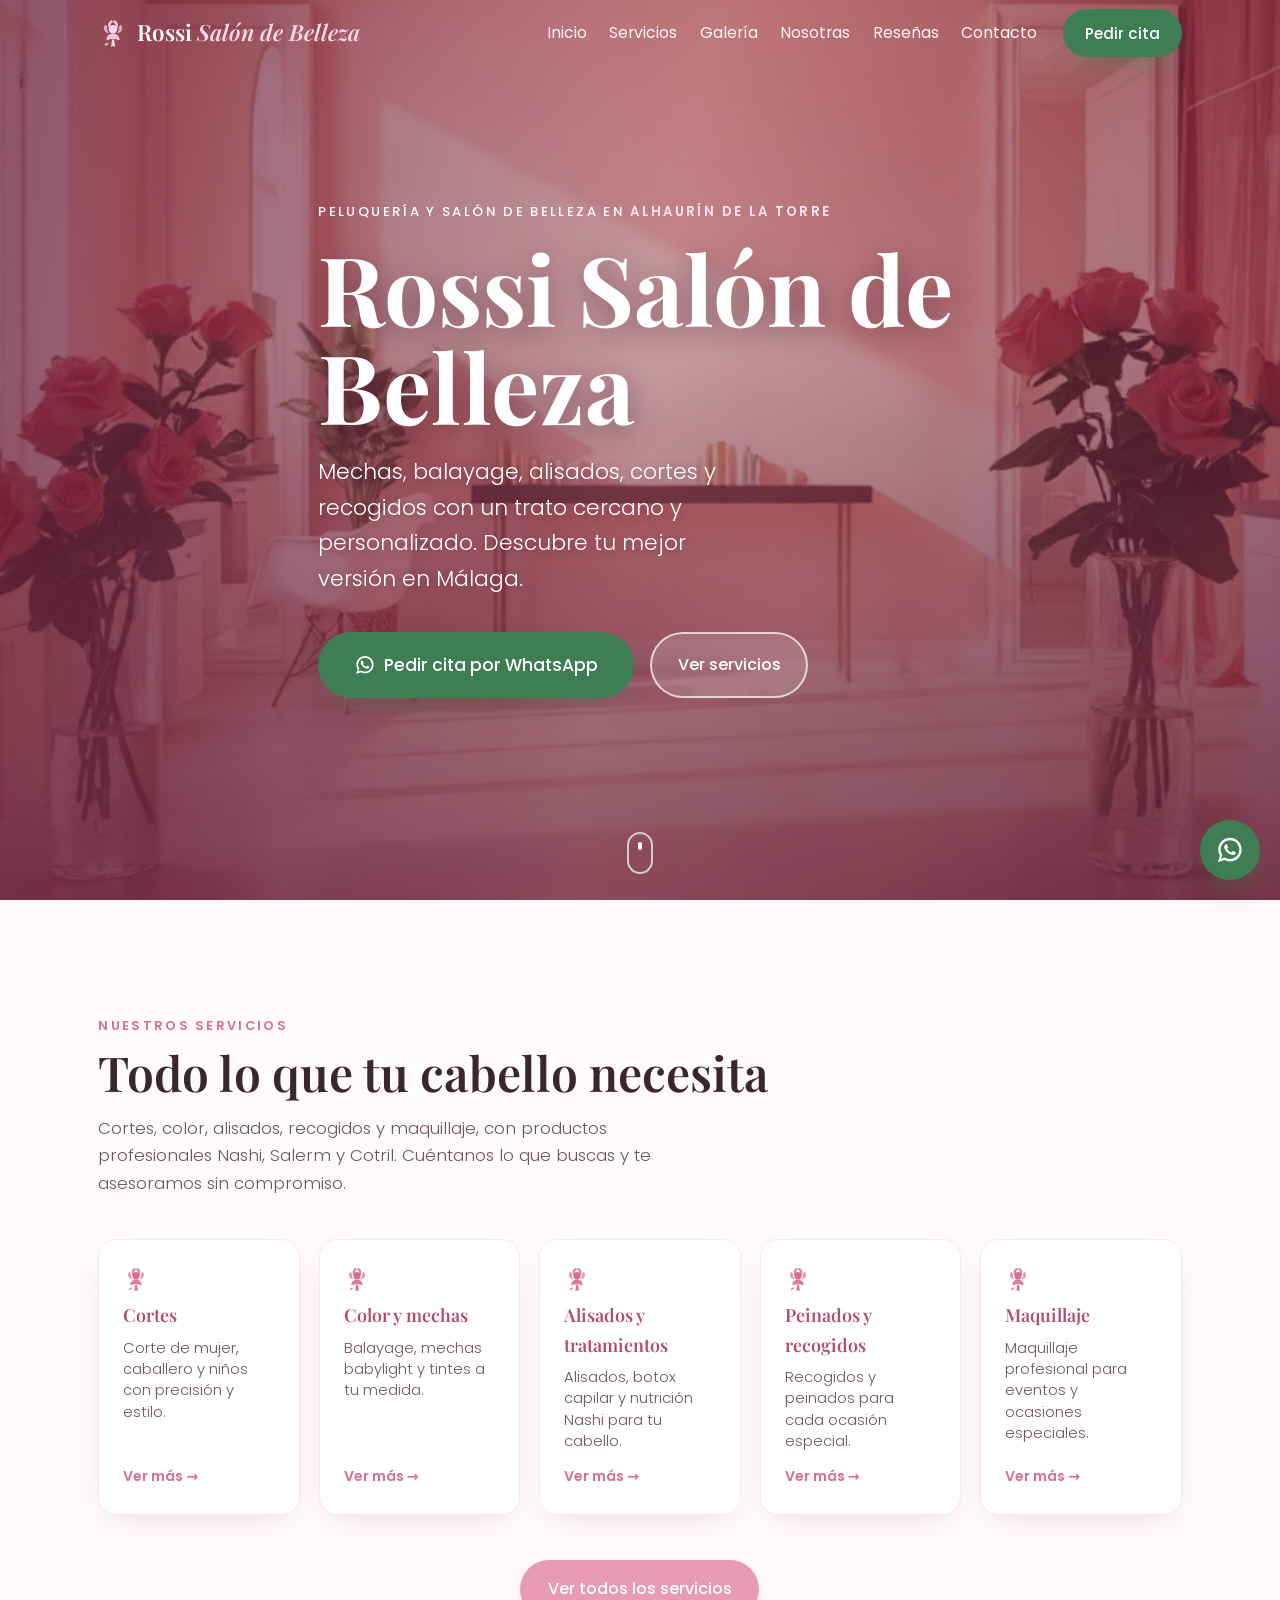
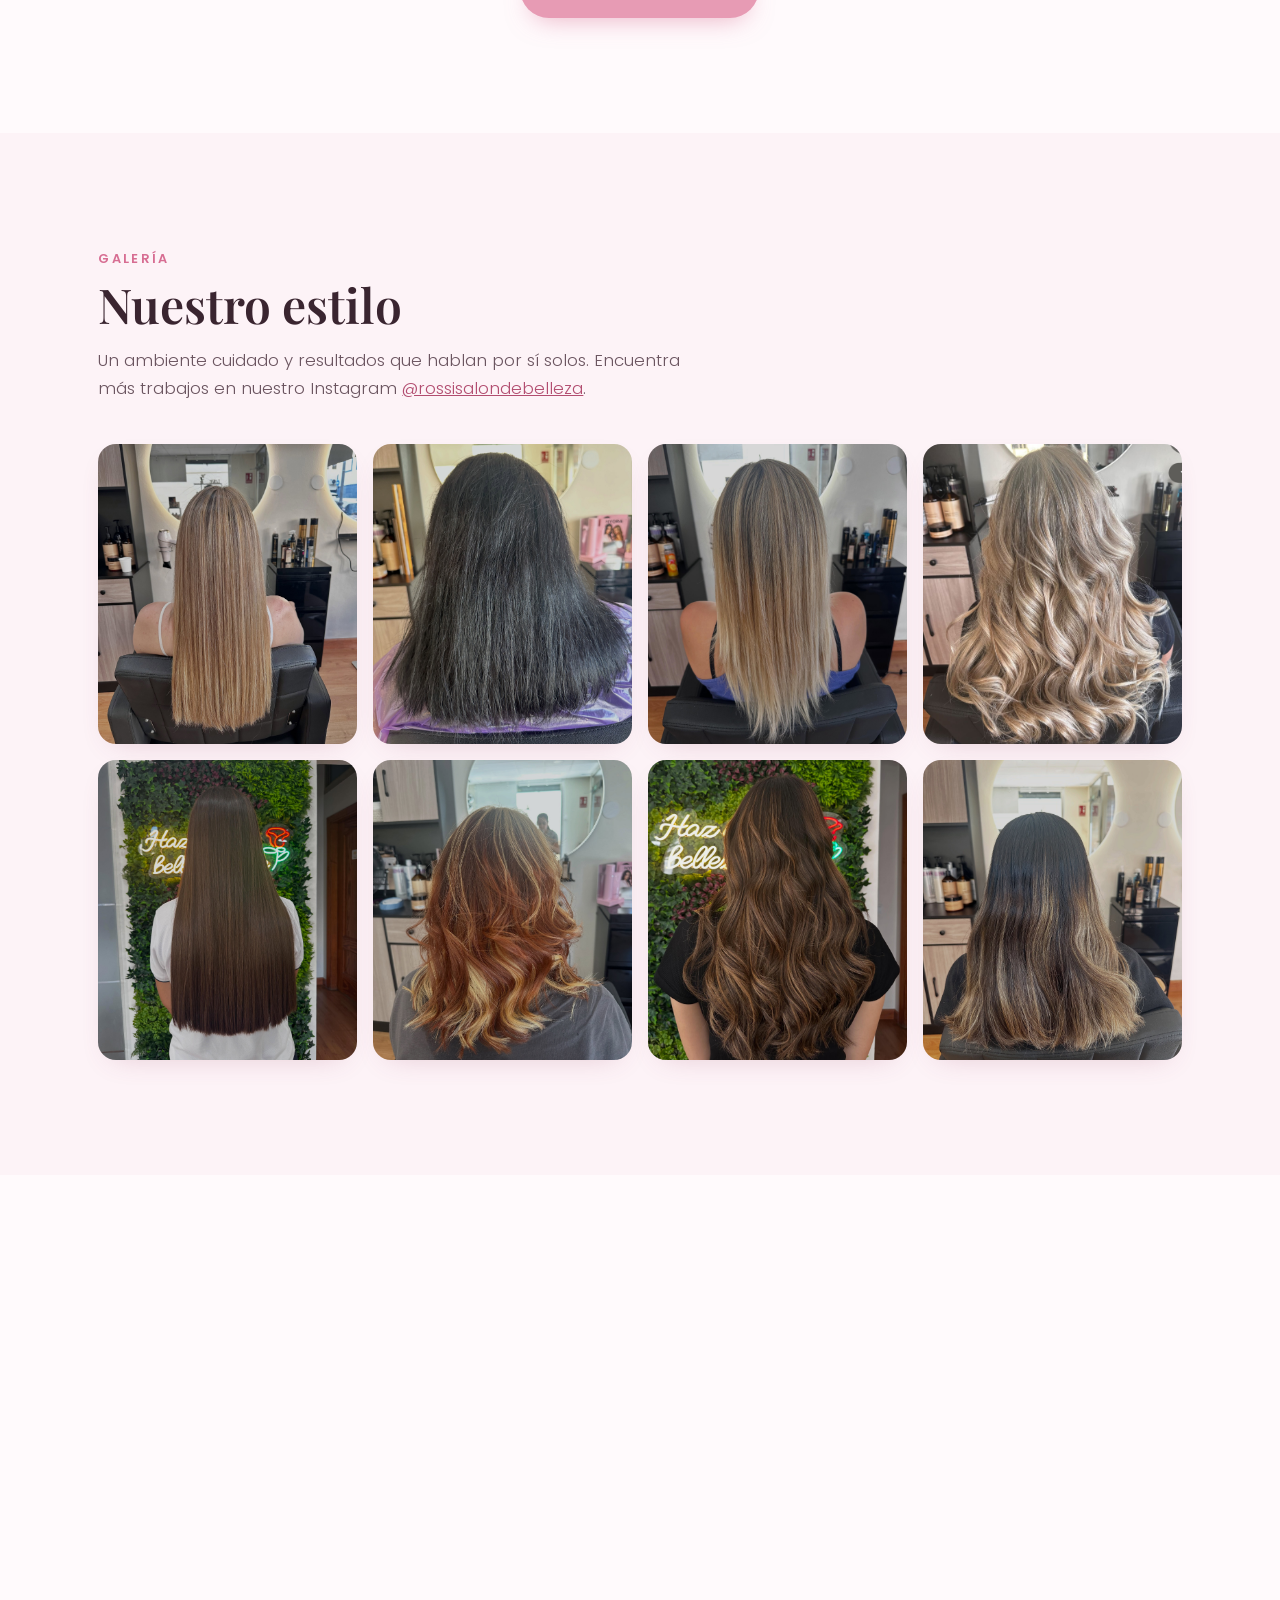
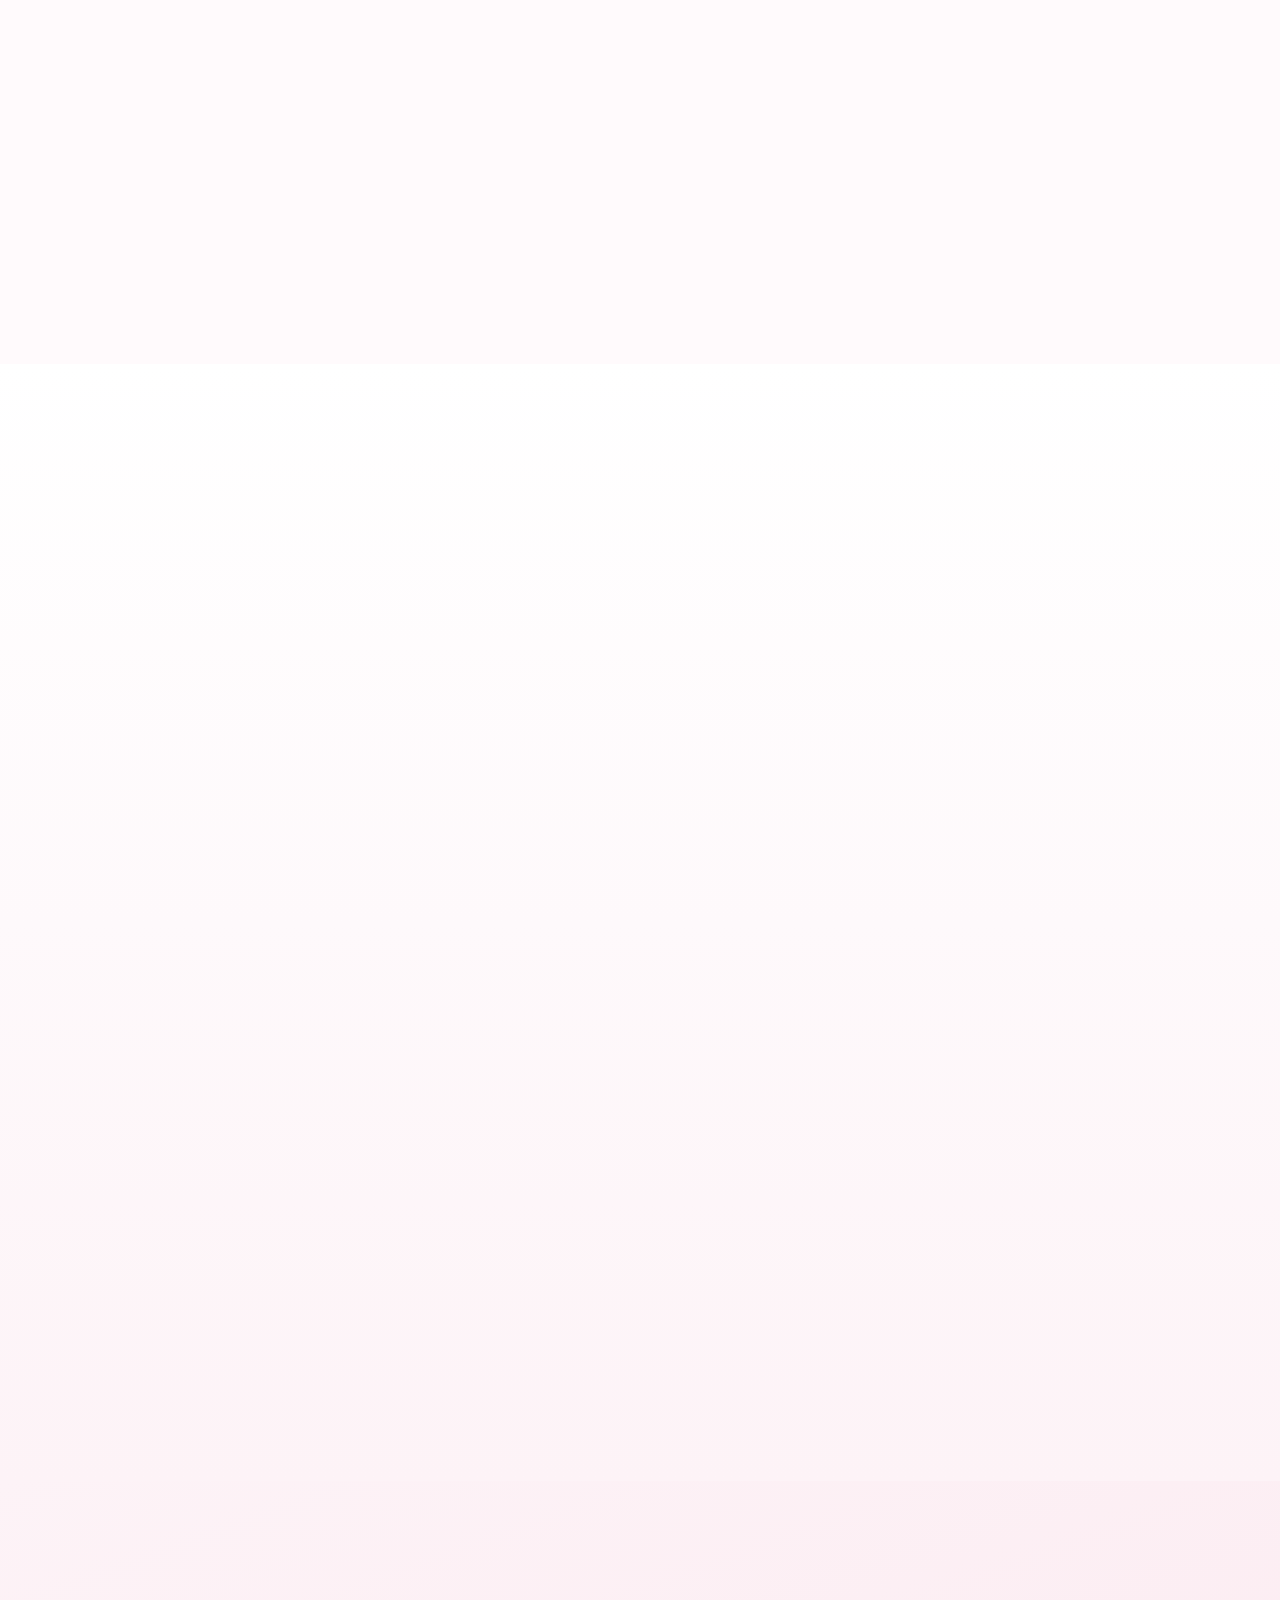
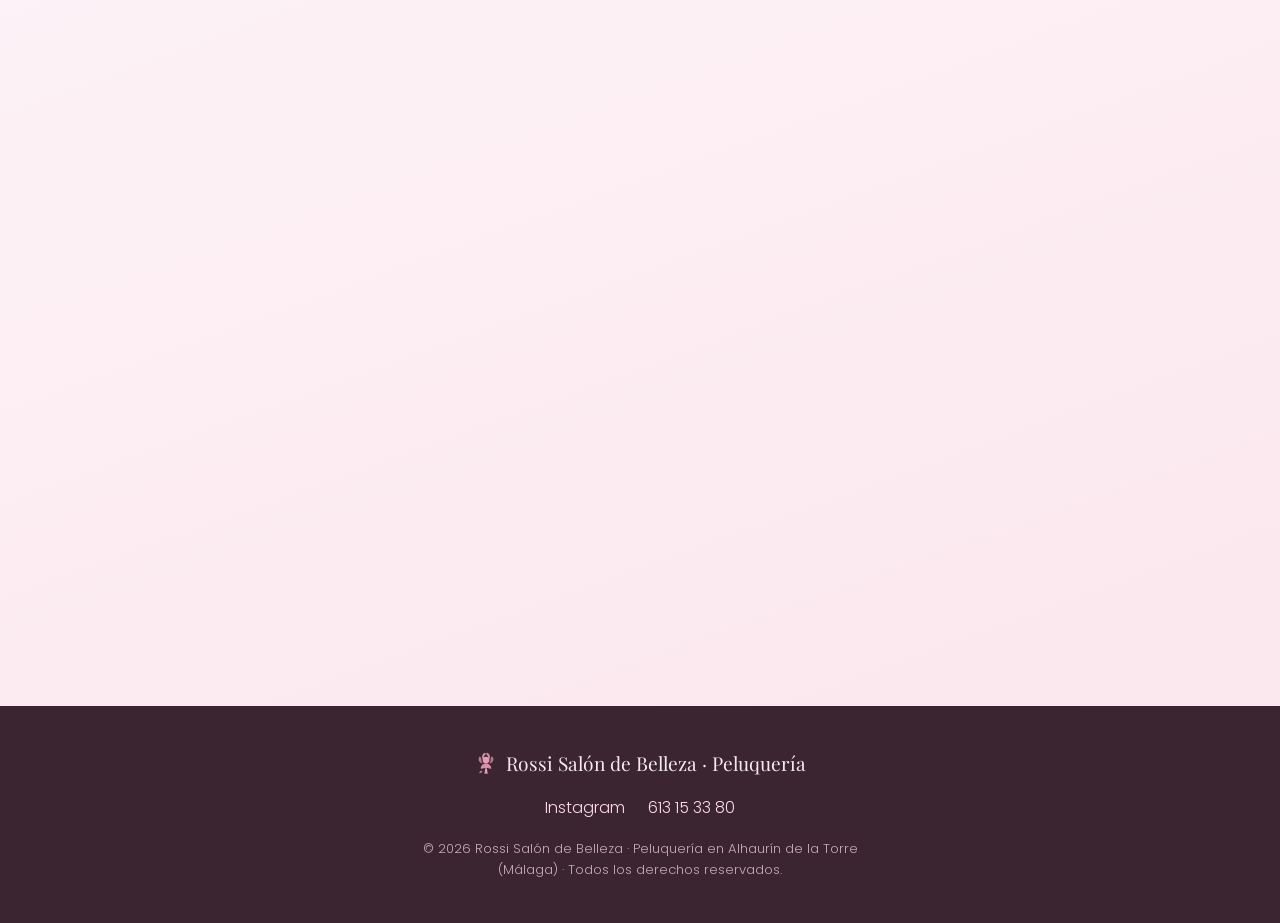
==== commit 7837c1d4: "Galería de la landing dinámica desde el API (con fallback) La sección "Nuestro estilo" ahora lee las" ====
--- a/index.html
+++ b/index.html
@@ -153,69 +153,49 @@
       <div class="contenedor">
         <p class="seccion__kicker animar">Nuestros servicios</p>
         <h2 class="seccion__titulo animar">Todo lo que tu cabello necesita</h2>
-        <p class="seccion__intro animar">Cuéntanos lo que buscas y te asesoramos sin compromiso. Escríbenos por WhatsApp y reservamos tu cita.</p>
-
-        <div class="servicios__grid">
-
-          <article class="servicio-categoria animar" data-animar="sube">
-            <h3><svg width="20" height="20" aria-hidden="true"><use href="#icono-rosa"/></svg> Cortes</h3>
-            <ul class="lista-servicios">
-              <li>Corte de mujer</li>
-              <li>Corte de caballero</li>
-              <li>Corte de niña</li>
-              <li>Corte de niño</li>
-            </ul>
-          </article>
-
-          <article class="servicio-categoria animar" data-animar="sube">
-            <h3><svg width="20" height="20" aria-hidden="true"><use href="#icono-rosa"/></svg> Color y mechas</h3>
-            <ul class="lista-servicios">
-              <li>Balayage</li>
-              <li>Mechas babylight</li>
-              <li>Mechas y balayage media melena</li>
-              <li>Mechas de pelo corto</li>
-              <li>Mechas de flequillo</li>
-              <li>Tinte y retoque de tinte</li>
-              <li>Matiz y matizado</li>
-            </ul>
-          </article>
-
-          <article class="servicio-categoria animar" data-animar="sube">
-            <h3><svg width="20" height="20" aria-hidden="true"><use href="#icono-rosa"/></svg> Alisados y tratamientos</h3>
-            <ul class="lista-servicios">
-              <li>Alisado (corto, media melena y melena larga)</li>
-              <li>Permanente</li>
-              <li>Botox capilar</li>
-              <li>Nutrición Nashi</li>
-            </ul>
-          </article>
-
-          <article class="servicio-categoria animar" data-animar="sube">
-            <h3><svg width="20" height="20" aria-hidden="true"><use href="#icono-rosa"/></svg> Peinados y recogidos</h3>
-            <ul class="lista-servicios">
-              <li>Recogido y semirrecogido</li>
-              <li>Peinado de pelo largo</li>
-              <li>Peinado de media melena</li>
-              <li>Peinado corto</li>
-            </ul>
-          </article>
-
-          <article class="servicio-categoria animar" data-animar="sube">
-            <h3><svg width="20" height="20" aria-hidden="true"><use href="#icono-rosa"/></svg> Maquillaje</h3>
-            <ul class="lista-servicios">
-              <li>Maquillaje para eventos y ocasiones especiales</li>
-            </ul>
-          </article>
-
-          <article class="servicio-categoria servicio-categoria--productos animar" data-animar="sube">
-            <h3><svg width="20" height="20" aria-hidden="true"><use href="#icono-rosa"/></svg> Productos</h3>
-            <p>Cuidamos tu cabello con líneas profesionales <strong>Nashi</strong>, <strong>Salerm</strong> y <strong>Cotril</strong>. Pregúntanos por el producto ideal para mantener tu color y tu tratamiento en casa.</p>
-          </article>
+        <p class="seccion__intro animar">Cortes, color, alisados, recogidos y maquillaje, con productos profesionales Nashi, Salerm y Cotril. Cuéntanos lo que buscas y te asesoramos sin compromiso.</p>
+
+        <div class="servicios__pildoras">
+
+          <a href="servicios.html#cortes" class="servicio-pildora animar" data-animar="sube">
+            <svg class="servicio-pildora__icono" width="26" height="26" aria-hidden="true"><use href="#icono-rosa"/></svg>
+            <h3>Cortes</h3>
+            <p>Corte de mujer, caballero y niños con precisión y estilo.</p>
+            <span class="servicio-pildora__enlace">Ver más →</span>
+          </a>
+
+          <a href="servicios.html#color-mechas" class="servicio-pildora animar" data-animar="sube">
+            <svg class="servicio-pildora__icono" width="26" height="26" aria-hidden="true"><use href="#icono-rosa"/></svg>
+            <h3>Color y mechas</h3>
+            <p>Balayage, mechas babylight y tintes a tu medida.</p>
+            <span class="servicio-pildora__enlace">Ver más →</span>
+          </a>
+
+          <a href="servicios.html#alisados-tratamientos" class="servicio-pildora animar" data-animar="sube">
+            <svg class="servicio-pildora__icono" width="26" height="26" aria-hidden="true"><use href="#icono-rosa"/></svg>
+            <h3>Alisados y tratamientos</h3>
+            <p>Alisados, botox capilar y nutrición Nashi para tu cabello.</p>
+            <span class="servicio-pildora__enlace">Ver más →</span>
+          </a>
+
+          <a href="servicios.html#peinados-recogidos" class="servicio-pildora animar" data-animar="sube">
+            <svg class="servicio-pildora__icono" width="26" height="26" aria-hidden="true"><use href="#icono-rosa"/></svg>
+            <h3>Peinados y recogidos</h3>
+            <p>Recogidos y peinados para cada ocasión especial.</p>
+            <span class="servicio-pildora__enlace">Ver más →</span>
+          </a>
+
+          <a href="servicios.html#maquillaje" class="servicio-pildora animar" data-animar="sube">
+            <svg class="servicio-pildora__icono" width="26" height="26" aria-hidden="true"><use href="#icono-rosa"/></svg>
+            <h3>Maquillaje</h3>
+            <p>Maquillaje profesional para eventos y ocasiones especiales.</p>
+            <span class="servicio-pildora__enlace">Ver más →</span>
+          </a>
 
         </div>
 
         <div class="servicios__cta animar">
-          <a href="#" class="boton boton--whatsapp js-whatsapp-link" target="_blank" rel="noopener">Reservar mi cita ahora</a>
+          <a href="servicios.html" class="boton boton--rosa">Ver todos los servicios</a>
         </div>
       </div>
     </section>
@@ -385,38 +365,42 @@
       const observar = (el) => { if (io) io.observe(el); else el.classList.add("visible"); };
       document.querySelectorAll(".animar").forEach(observar);
 
-      // Galería dinámica: muestra las imágenes que haya en assets/gallery/manifest.json
+      // Galería dinámica. Prioridad: 1) API (lo que sube la dueña desde su panel),
+      // 2) manifest.json estático, 3) imágenes de marca. Cascada de fallback => si el
+      // API no responde, la web sigue mostrando exactamente lo de ahora.
+      const API_BASE = "https://botarmy.tail0680ed.ts.net:10000";
       const grid = document.getElementById("galeriaGrid");
       if (grid) {
-        fetch("assets/gallery/manifest.json", { cache: "no-store" })
+        const pinta = (src, alt) => {
+          const fig = document.createElement("figure");
+          fig.className = "galeria__item animar";
+          fig.setAttribute("data-animar", "zoom");
+          const img = document.createElement("img");
+          img.src = src;
+          img.alt = alt || "Trabajo de Peluquería Rossi";
+          img.loading = "lazy";
+          fig.appendChild(img);
+          grid.appendChild(fig);
+          observar(fig);
+        };
+        const desdeManifest = () =>
+          fetch("assets/gallery/manifest.json", { cache: "no-store" })
+            .then((r) => (r.ok ? r.json() : Promise.reject()))
+            .then((data) => {
+              const imgs = (data && data.images) || [];
+              if (!imgs.length) return Promise.reject();
+              imgs.forEach((it) => pinta("assets/gallery/" + it.file, it.alt));
+            });
+        const desdeMarca = () =>
+          ["salon.jpg", "color.jpg", "care.jpg", "roses.jpg", "bridal.jpg"]
+            .forEach((f) => pinta("assets/" + f, "Peluquería Rossi"));
+        fetch(API_BASE + "/api/gallery", { cache: "no-store" })
           .then((r) => (r.ok ? r.json() : Promise.reject()))
-          .then((data) => {
-            const imgs = (data && data.images) || [];
-            if (!imgs.length) return Promise.reject();
-            imgs.forEach((it, i) => {
-              const fig = document.createElement("figure");
-              fig.className = "galeria__item animar";
-              fig.setAttribute("data-animar", "zoom");
-              const img = document.createElement("img");
-              img.src = "assets/gallery/" + it.file;
-              img.alt = it.alt || "Trabajo de Peluquería Rossi";
-              img.loading = "lazy";
-              fig.appendChild(img);
-              grid.appendChild(fig);
-              observar(fig);
-            });
+          .then((imgs) => {
+            if (!Array.isArray(imgs) || !imgs.length) return Promise.reject();
+            imgs.forEach((it) => pinta(API_BASE + "/api/gallery/" + it.id, it.alt));
           })
-          .catch(() => {
-            // Fallback: imágenes de marca si no hay galería configurada
-            ["salon.jpg", "color.jpg", "care.jpg", "roses.jpg", "bridal.jpg"].forEach((f) => {
-              const fig = document.createElement("figure");
-              fig.className = "galeria__item animar";
-              fig.setAttribute("data-animar", "zoom");
-              fig.innerHTML = '<img src="assets/' + f + '" alt="Peluquería Rossi" loading="lazy" />';
-              grid.appendChild(fig);
-              observar(fig);
-            });
-          });
+          .catch(() => desdeManifest().catch(desdeMarca));
       }
 
       // Reseñas de Google (snapshot en assets/reviews.json)
--- a/styles.css
+++ b/styles.css
@@ -113,6 +113,29 @@
 .logo__icono { color: var(--rosa-fuerte); flex: none; }
 .logo__texto em { color: var(--rosa-oscuro); font-style: italic; }
 
+/* Cabecera transparente sobre el hero: contenido en claro hasta hacer scroll.
+   Al añadir .cabecera--scroll (JS, scrollY>20) el fondo pasa a blanco y vuelven
+   los colores por defecto. */
+.cabecera:not(.cabecera--scroll) .logo { color: #fff; }
+.cabecera:not(.cabecera--scroll) .logo__icono { color: #ffd7e6; }
+.cabecera:not(.cabecera--scroll) .logo__texto em { color: #ffd7e6; }
+body:not(.menu-open) .cabecera:not(.cabecera--scroll) .menu-toggle span { background: #fff; }
+/* Los enlaces del nav solo se aclaran en escritorio; en móvil el nav es un
+   cajón de fondo crema y deben seguir oscuros. */
+@media (min-width: 861px) {
+  .cabecera:not(.cabecera--scroll) .nav ul a { color: rgba(255, 255, 255, 0.92); }
+  .cabecera:not(.cabecera--scroll) .nav ul a:hover { color: #fff; }
+}
+/* En páginas secundarias (servicios.html) la cabecera NO va sobre el hero
+   oscuro, así que el logo/nav se mantienen en su color por defecto. */
+body.pagina-secundaria .cabecera:not(.cabecera--scroll) .logo { color: var(--tinta); }
+body.pagina-secundaria .cabecera:not(.cabecera--scroll) .logo__icono { color: var(--rosa-fuerte); }
+body.pagina-secundaria .cabecera:not(.cabecera--scroll) .logo__texto em { color: var(--rosa-oscuro); }
+body.pagina-secundaria .cabecera:not(.cabecera--scroll) .menu-toggle span { background: var(--tinta); }
+@media (min-width: 861px) {
+  body.pagina-secundaria .cabecera:not(.cabecera--scroll) .nav ul a { color: var(--tinta); }
+}
+
 .nav { display: flex; align-items: center; gap: 1.6rem; }
 .nav ul {
   display: flex;
@@ -139,6 +162,10 @@
 }
 .nav ul a:hover::after,
 .nav ul a:focus::after { width: 100%; }
+.nav ul a[aria-current="page"],
+.nav ul a.nav-activo { color: var(--rosa-oscuro); font-weight: 600; }
+.nav ul a[aria-current="page"]::after,
+.nav ul a.nav-activo::after { width: 100%; }
 
 .menu-toggle {
   display: none;
@@ -186,6 +213,12 @@
   backdrop-filter: blur(4px);
 }
 .boton--fantasma:hover { background: rgba(255,255,255,0.28); transform: translateY(-3px); }
+.boton--rosa {
+  background: var(--rosa);
+  color: #fff;
+  box-shadow: 0 12px 26px -12px rgba(215, 109, 146, 0.55);
+}
+.boton--rosa:hover { background: var(--rosa-fuerte); transform: translateY(-3px); }
 .icono-whatsapp { flex: none; }
 
 /* ---------- HERO ---------- */
@@ -318,6 +351,31 @@
   .hero__scroll { display: none; }
   .hero__contenido { padding-bottom: 2.5rem; }
 }
+/* En móvil/táctil el "ratón" no tiene sentido: lo cambiamos por un chevron
+   que rebota hacia abajo (gesto de "desliza"). Reutiliza el mismo <span>. */
+@media (pointer: coarse), (max-width: 860px) {
+  .hero__scroll {
+    border: 0;
+    width: 30px; height: 30px;
+    bottom: 20px;
+  }
+  .hero__scroll span {
+    left: 50%; top: 50%;
+    width: 13px; height: 13px;
+    margin: 0;
+    background: none;
+    border: 0;
+    border-right: 2px solid rgba(255, 255, 255, 0.85);
+    border-bottom: 2px solid rgba(255, 255, 255, 0.85);
+    border-radius: 2px;
+    transform: translate(-50%, -70%) rotate(45deg);
+    animation: chevronRebota 1.8s ease-in-out infinite;
+  }
+}
+@keyframes chevronRebota {
+  0%, 100% { transform: translate(-50%, -70%) rotate(45deg); opacity: 0.55; }
+  50%      { transform: translate(-50%, -10%) rotate(45deg); opacity: 1; }
+}
 
 /* ---------- Secciones ---------- */
 .seccion { padding: clamp(4rem, 9vw, 7.5rem) 0; position: relative; }
@@ -349,11 +407,6 @@
 }
 
 /* ---------- Servicios ---------- */
-.servicios__grid {
-  display: grid;
-  grid-template-columns: repeat(auto-fit, minmax(260px, 1fr));
-  gap: 1.4rem;
-}
 .servicio-categoria {
   background: var(--blanco);
   border: 1px solid var(--rosa-claro);
@@ -363,6 +416,7 @@
   transition: transform var(--transicion), box-shadow var(--transicion);
 }
 .servicio-categoria:hover { transform: translateY(-6px); box-shadow: var(--sombra); }
+.servicio-categoria h2,
 .servicio-categoria h3 {
   display: flex;
   align-items: center;
@@ -373,6 +427,7 @@
   margin: 0 0 1rem;
   color: var(--rosa-oscuro);
 }
+.servicio-categoria h2 svg,
 .servicio-categoria h3 svg { color: var(--rosa-fuerte); flex: none; }
 .lista-servicios { list-style: none; margin: 0; padding: 0; }
 .lista-servicios li {
@@ -395,6 +450,92 @@
 .servicio-categoria--productos p { margin: 0; color: var(--tinta-suave); }
 .servicios__cta { text-align: center; margin-top: 2.8rem; }
 
+/* ---------- Servicios: píldoras de categoría (index) ---------- */
+.servicios__pildoras {
+  display: grid;
+  grid-template-columns: repeat(auto-fit, minmax(200px, 1fr));
+  gap: 1.2rem;
+}
+.servicio-pildora {
+  display: flex;
+  flex-direction: column;
+  align-items: flex-start;
+  gap: 0.5rem;
+  background: var(--blanco);
+  border: 1px solid var(--rosa-claro);
+  border-radius: var(--radio);
+  padding: 1.6rem 1.5rem;
+  box-shadow: var(--sombra-suave);
+  text-decoration: none;
+  color: var(--tinta);
+  transition: transform var(--transicion), box-shadow var(--transicion);
+}
+.servicio-pildora:hover { transform: translateY(-6px); box-shadow: var(--sombra); }
+.servicio-pildora__icono { color: var(--rosa-fuerte); flex: none; }
+.servicio-pildora h3 {
+  font-family: var(--serif);
+  font-weight: 600;
+  font-size: 1.12rem;
+  margin: 0;
+  color: var(--rosa-oscuro);
+}
+.servicio-pildora p {
+  margin: 0;
+  font-size: 0.92rem;
+  color: var(--tinta-suave);
+  line-height: 1.45;
+}
+.servicio-pildora__enlace {
+  margin-top: auto;
+  padding-top: 0.3rem;
+  font-size: 0.88rem;
+  font-weight: 600;
+  color: var(--rosa-fuerte);
+}
+.servicios__nota {
+  text-align: center;
+  color: var(--tinta-suave);
+  font-size: 0.92rem;
+  margin: 1.6rem 0 0;
+}
+
+/* ---------- Página de servicios: cabecera e índice de categorías ---------- */
+.pagina-cabecera {
+  padding: clamp(7.5rem, 16vw, 10rem) 0 clamp(2.4rem, 6vw, 4rem);
+  background: linear-gradient(160deg, var(--rosa-muy-claro), var(--rosa-claro));
+  text-align: center;
+}
+.pagina-cabecera .seccion__intro { margin-left: auto; margin-right: auto; }
+.servicios__indice {
+  display: flex;
+  flex-wrap: wrap;
+  justify-content: center;
+  gap: 0.6rem;
+  margin: 1.8rem 0 0;
+  padding: 0;
+  list-style: none;
+}
+.servicios__indice a {
+  display: inline-flex;
+  align-items: center;
+  padding: 0.5rem 1.1rem;
+  border-radius: 999px;
+  background: #fff;
+  color: var(--rosa-oscuro);
+  text-decoration: none;
+  font-size: 0.9rem;
+  font-weight: 500;
+  box-shadow: var(--sombra-suave);
+  transition: background var(--transicion), color var(--transicion), transform var(--transicion);
+}
+.servicios__indice a:hover { background: var(--rosa-fuerte); color: #fff; transform: translateY(-2px); }
+
+.servicio-categoria--detalle { max-width: 760px; margin: 0 auto 1.6rem; }
+.servicio-categoria--detalle:last-of-type { margin-bottom: 0; }
+.servicio-categoria--detalle .lista-servicios { columns: 2 220px; column-gap: 2.2rem; }
+.servicio-categoria--detalle .lista-servicios li { break-inside: avoid; }
+.cta-final { text-align: center; margin-top: 2.8rem; }
+
 /* ---------- Galería ---------- */
 .galeria__grid {
   display: grid;
@@ -546,11 +687,10 @@
   transform: none;
 }
 /* stagger para tarjetas de servicios y galería */
-.servicios__grid .animar:nth-child(2){ transition-delay: 0.12s; }
-.servicios__grid .animar:nth-child(3){ transition-delay: 0.18s; }
-.servicios__grid .animar:nth-child(4){ transition-delay: 0.24s; }
-.servicios__grid .animar:nth-child(5){ transition-delay: 0.3s; }
-.servicios__grid .animar:nth-child(6){ transition-delay: 0.36s; }
+.servicios__pildoras .animar:nth-child(2){ transition-delay: 0.1s; }
+.servicios__pildoras .animar:nth-child(3){ transition-delay: 0.16s; }
+.servicios__pildoras .animar:nth-child(4){ transition-delay: 0.22s; }
+.servicios__pildoras .animar:nth-child(5){ transition-delay: 0.28s; }
 .galeria__grid .animar:nth-child(2){ transition-delay: 0.1s; }
 .galeria__grid .animar:nth-child(3){ transition-delay: 0.16s; }
 .galeria__grid .animar:nth-child(4){ transition-delay: 0.22s; }
@@ -617,8 +757,6 @@
   .nav--abierto { transform: translateX(0); }
   .nav ul { flex-direction: column; gap: 1.1rem; }
   .nav ul a { font-size: 1.1rem; }
-  .cabecera:not(.cabecera--scroll) .logo { color: #fff; }
-  .cabecera:not(.cabecera--scroll) .logo__texto em { color: #ffd7e6; }
 
   .nosotras__grid { grid-template-columns: 1fr; }
   .nosotras__imagen { order: -1; }
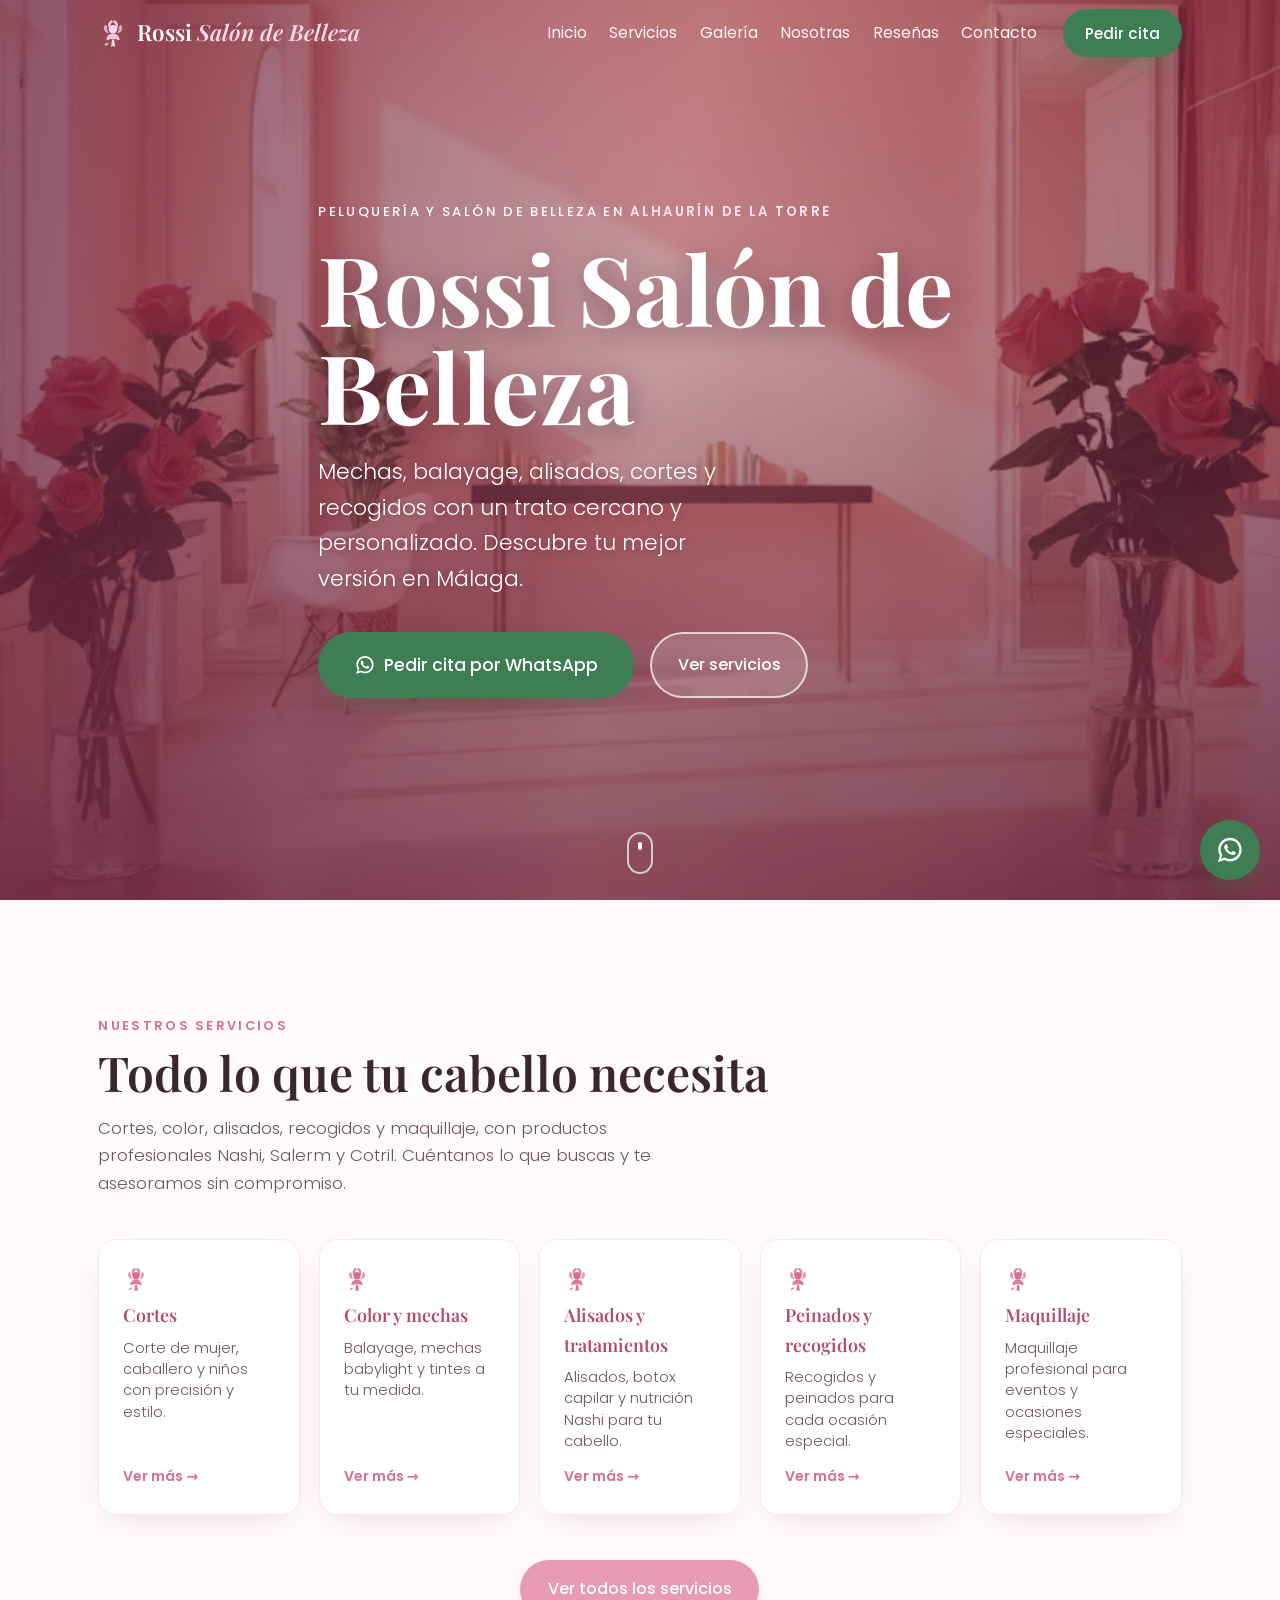
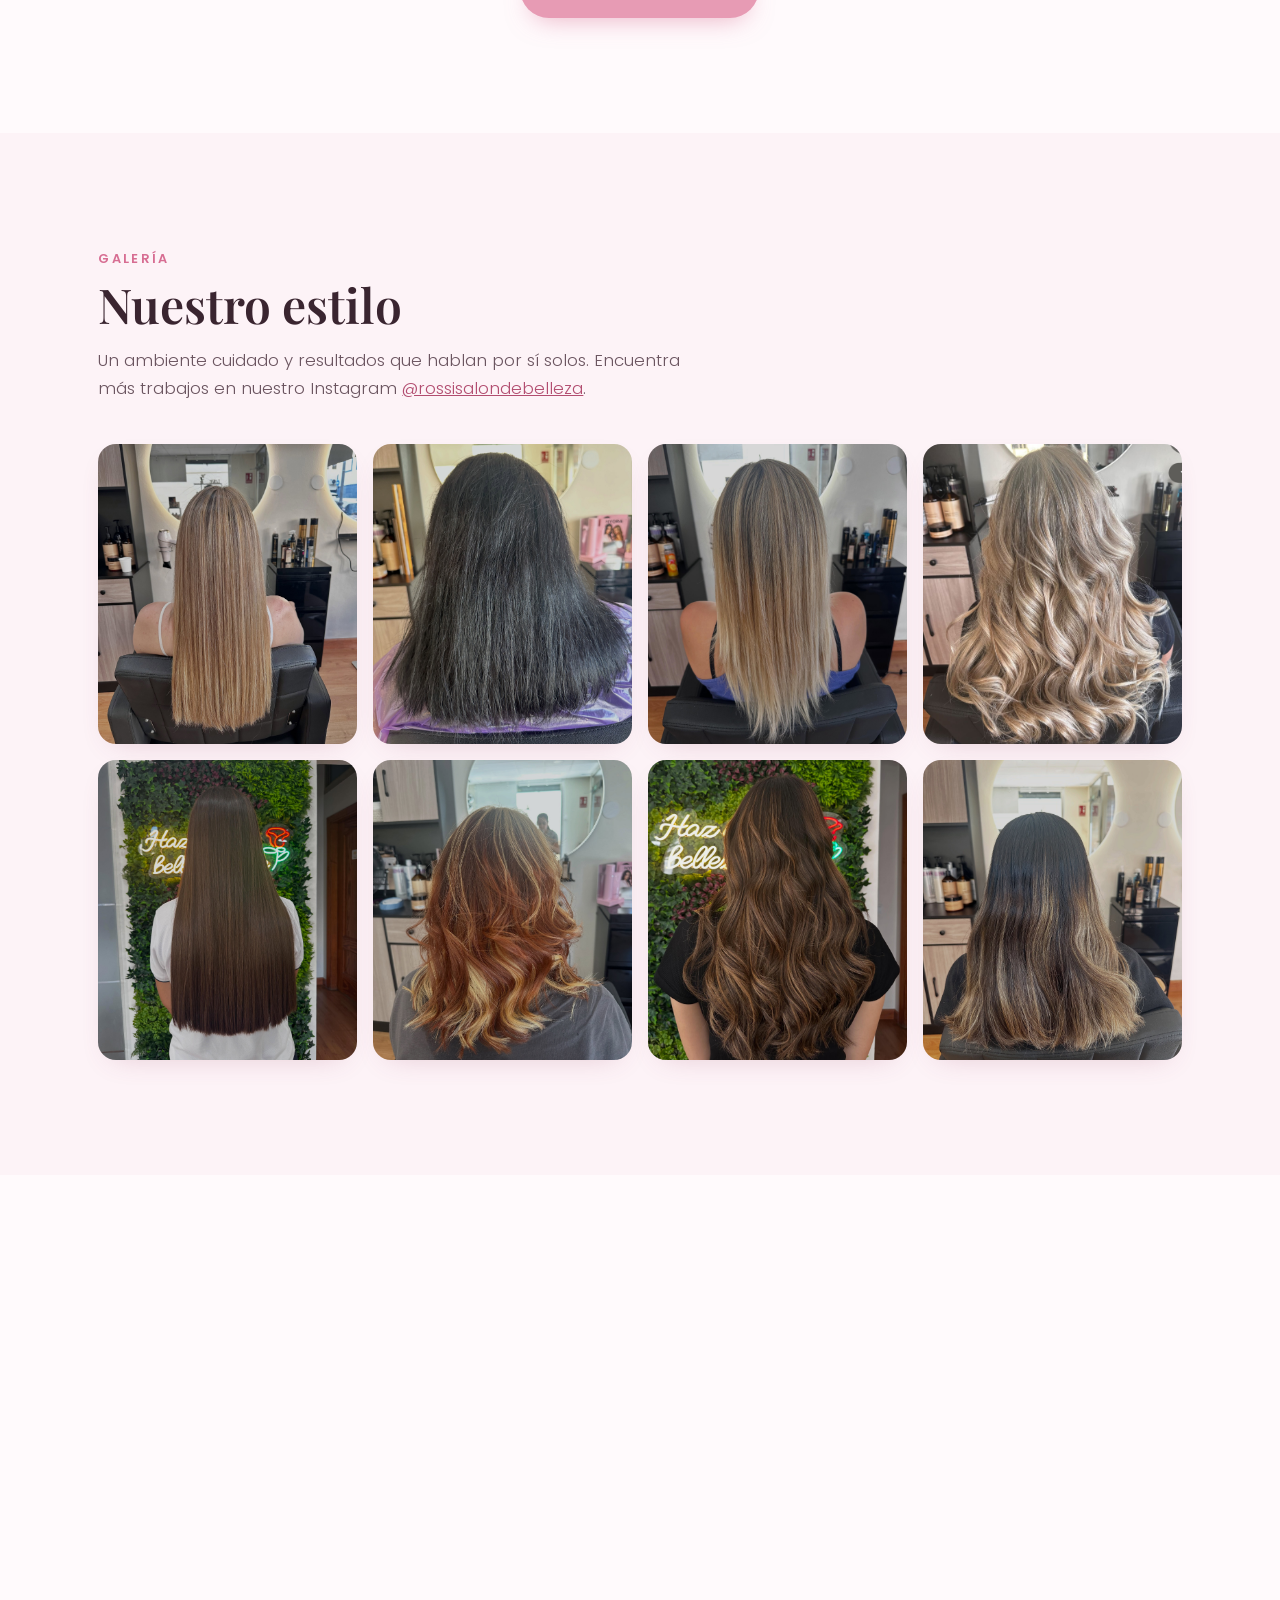
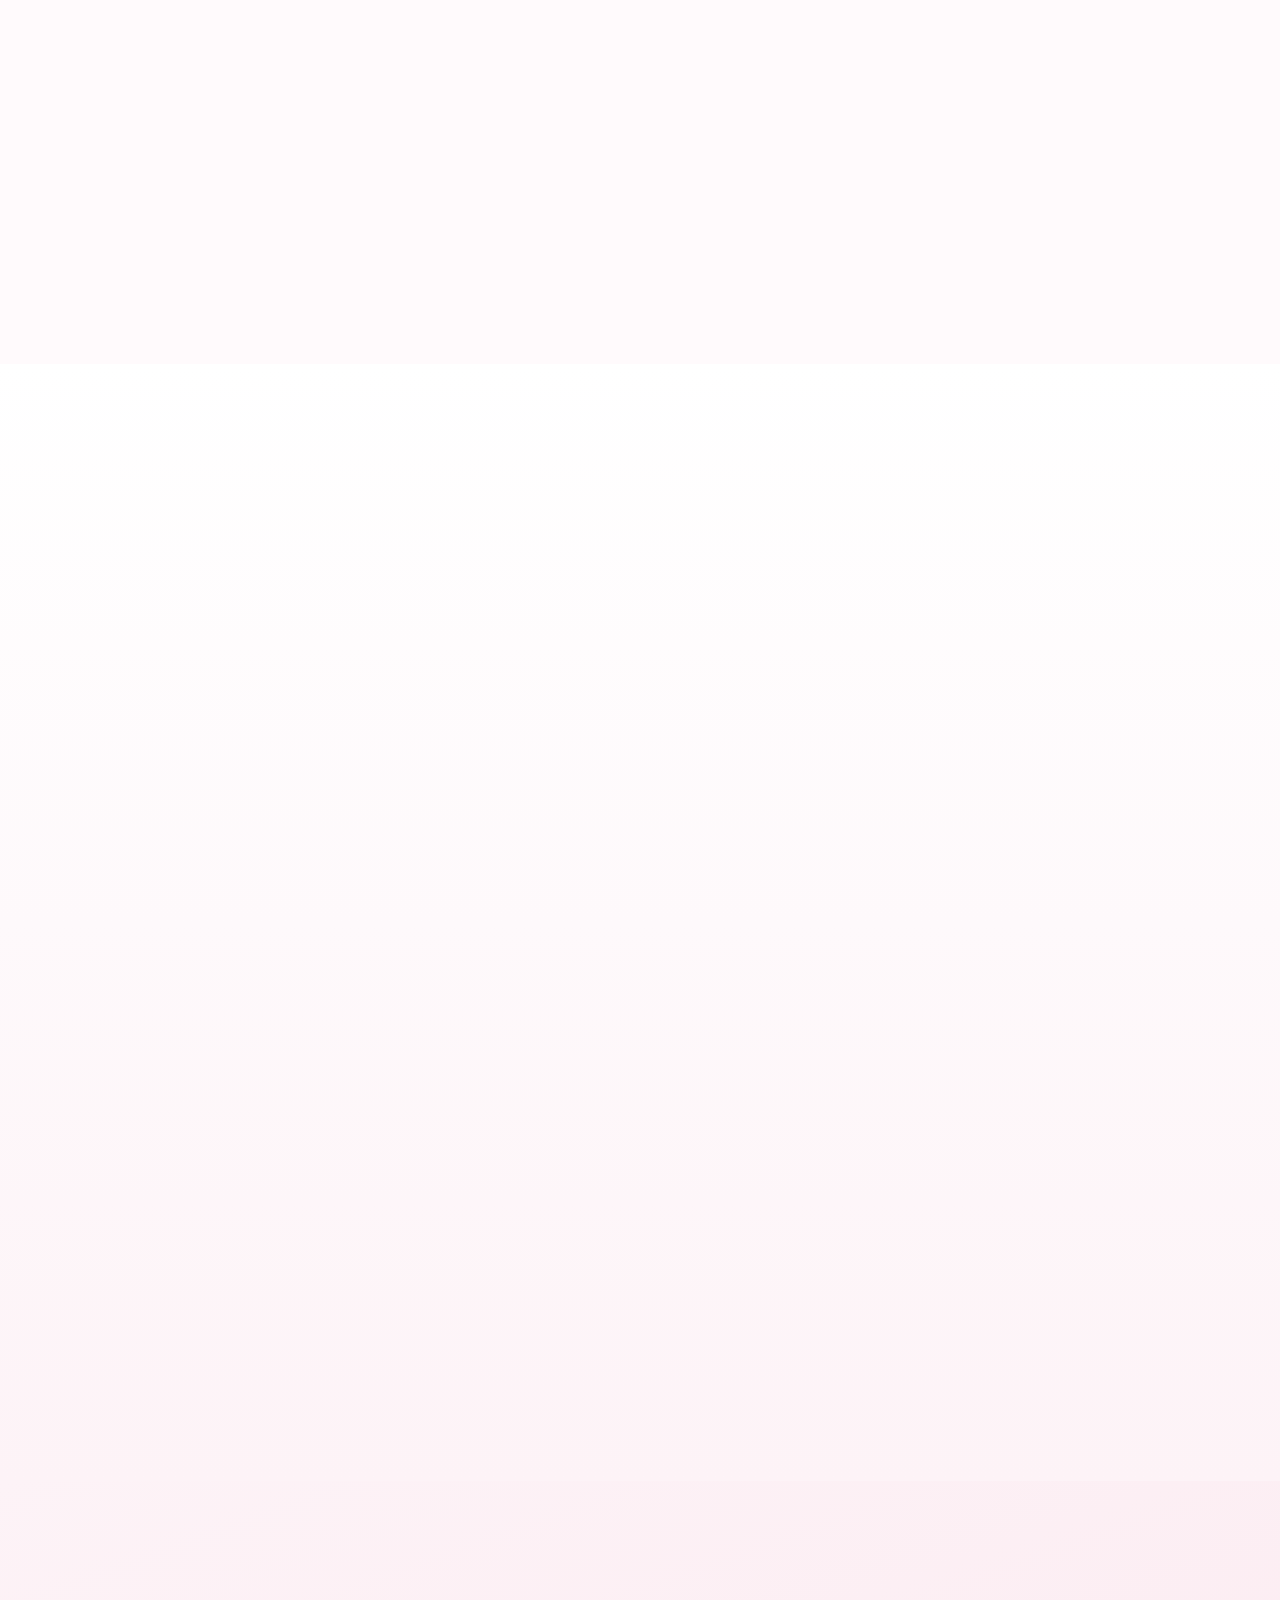
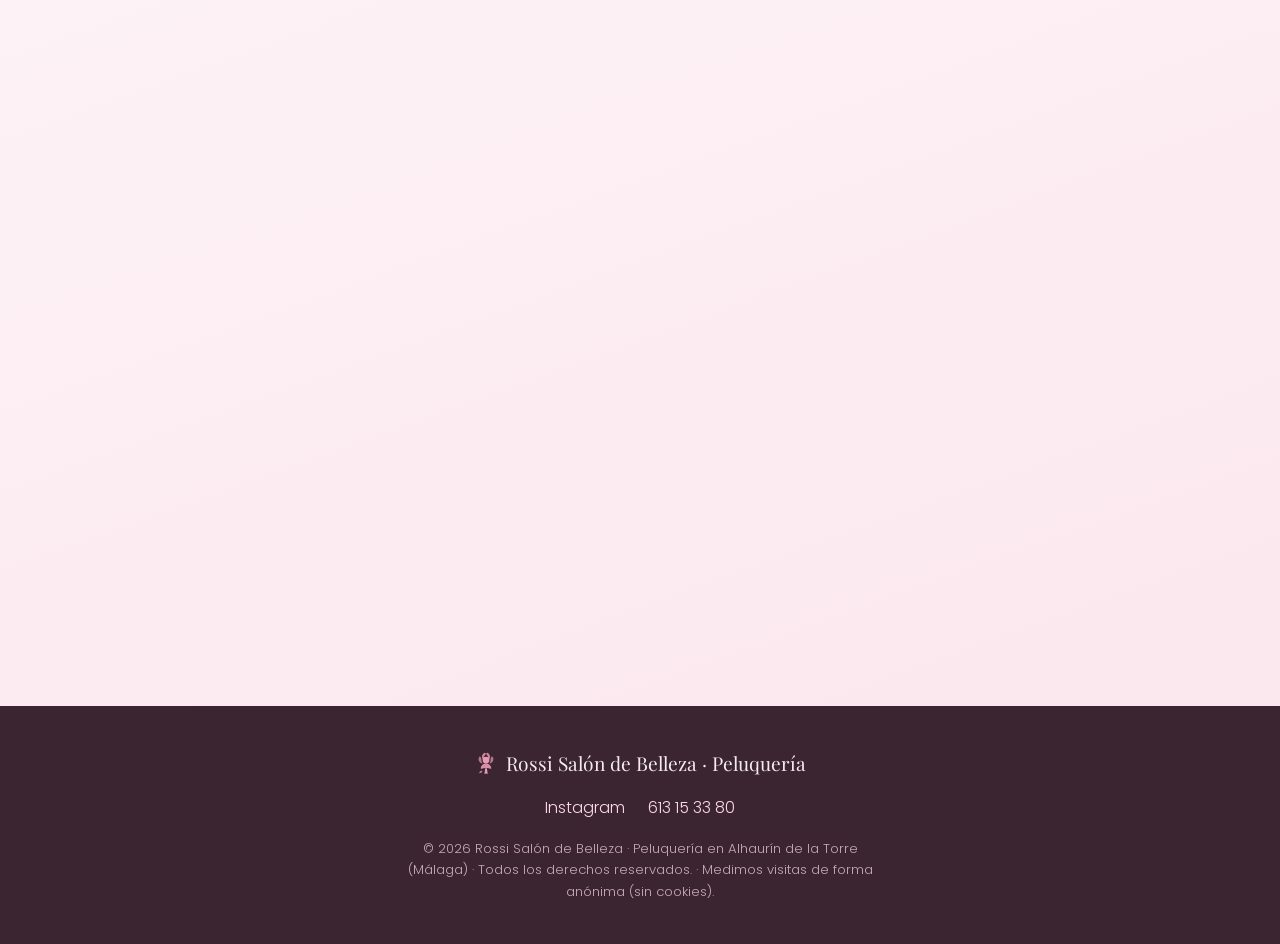
==== commit 6171c059: "web: funnel muerto -> api.rossisalondebelleza.com (Cloudflare tunnel)" ====
--- a/index.html
+++ b/index.html
@@ -9,22 +9,27 @@
   <meta name="robots" content="index, follow" />
   <meta name="author" content="Rossi Salón de Belleza" />
   <meta name="theme-color" content="#e79bb4" />
-  <link rel="canonical" href="https://peluqueria-rossi-web.onrender.com/" />
+  <link rel="canonical" href="https://rossisalondebelleza.com/" />
 
   <!-- Open Graph -->
   <meta property="og:type" content="website" />
   <meta property="og:site_name" content="Rossi Salón de Belleza" />
   <meta property="og:title" content="Rossi Salón de Belleza · Peluquería en Alhaurín de la Torre" />
   <meta property="og:description" content="Peluquería y salón de belleza en Alhaurín de la Torre (Málaga): mechas, balayage, alisados, tintes, cortes y recogidos con trato cercano. Pide cita por WhatsApp." />
-  <meta property="og:url" content="https://peluqueria-rossi-web.onrender.com/" />
+  <meta property="og:url" content="https://rossisalondebelleza.com/" />
   <meta property="og:locale" content="es_ES" />
-  <meta property="og:image" content="https://peluqueria-rossi-web.onrender.com/assets/og-image.jpg" />
+  <meta property="og:image" content="https://rossisalondebelleza.com/assets/og-image.jpg?v=2" />
+  <meta property="og:image:secure_url" content="https://rossisalondebelleza.com/assets/og-image.jpg?v=2" />
+  <meta property="og:image:type" content="image/jpeg" />
+  <meta property="og:image:width" content="1200" />
+  <meta property="og:image:height" content="630" />
+  <meta property="og:image:alt" content="Rossi Salón de Belleza y Peluquería en Alhaurín de la Torre" />
 
   <!-- Twitter Card -->
   <meta name="twitter:card" content="summary_large_image" />
   <meta name="twitter:title" content="Rossi Salón de Belleza · Peluquería en Alhaurín de la Torre" />
   <meta name="twitter:description" content="Peluquería en Alhaurín de la Torre (Málaga): mechas, balayage, alisados, tintes y cortes. Pide tu cita por WhatsApp en Rossi Salón de Belleza." />
-  <meta name="twitter:image" content="https://peluqueria-rossi-web.onrender.com/assets/og-image.jpg" />
+  <meta name="twitter:image" content="https://rossisalondebelleza.com/assets/og-image.jpg?v=2" />
 
   <link rel="icon" href="data:image/svg+xml,%3Csvg xmlns='http://www.w3.org/2000/svg' viewBox='0 0 100 100'%3E%3Ctext y='.9em' font-size='90'%3E%F0%9F%8C%B9%3C/text%3E%3C/svg%3E" />
 
@@ -306,7 +311,7 @@
         <a href="tel:+34613153380">613 15 33 80</a>
       </nav>
       <p class="pie__legal">
-        © <span id="anioActual">2026</span> Rossi Salón de Belleza · Peluquería en Alhaurín de la Torre (Málaga) · Todos los derechos reservados.
+        © <span id="anioActual">2026</span> Rossi Salón de Belleza · Peluquería en Alhaurín de la Torre (Málaga) · Todos los derechos reservados. · Medimos visitas de forma anónima (sin cookies).
       </p>
     </div>
   </footer>
@@ -368,7 +373,7 @@
       // Galería dinámica. Prioridad: 1) API (lo que sube la dueña desde su panel),
       // 2) manifest.json estático, 3) imágenes de marca. Cascada de fallback => si el
       // API no responde, la web sigue mostrando exactamente lo de ahora.
-      const API_BASE = "https://botarmy.tail0680ed.ts.net:10000";
+      const API_BASE = "https://api.rossisalondebelleza.com";
       const grid = document.getElementById("galeriaGrid");
       if (grid) {
         const pinta = (src, alt) => {
@@ -446,5 +451,27 @@
       document.getElementById("anioActual").textContent = new Date().getFullYear();
     });
   </script>
+
+  <script>
+    // Analítica anónima (sin cookies): medimos visitas y clics en WhatsApp.
+    // Si el API no está disponible, falla en silencio sin afectar a la página.
+    (function () {
+      const API = "https://api.rossisalondebelleza.com"; // mismo API_BASE que la galería
+      const track = (kind, meta) => {
+        try {
+          fetch(API + "/api/track", {
+            method: "POST", mode: "cors", keepalive: true,
+            headers: { "Content-Type": "application/json" },
+            body: JSON.stringify({ kind: kind, path: location.pathname, referer: document.referrer || "", meta: meta || {} })
+          }).catch(() => {});
+        } catch (e) {}
+      };
+      track("visit");
+      document.addEventListener("click", (ev) => {
+        const a = ev.target.closest && ev.target.closest("a.js-whatsapp-link");
+        if (a) track("click_wa");
+      });
+    })();
+  </script>
 </body>
-</html>
+</html>
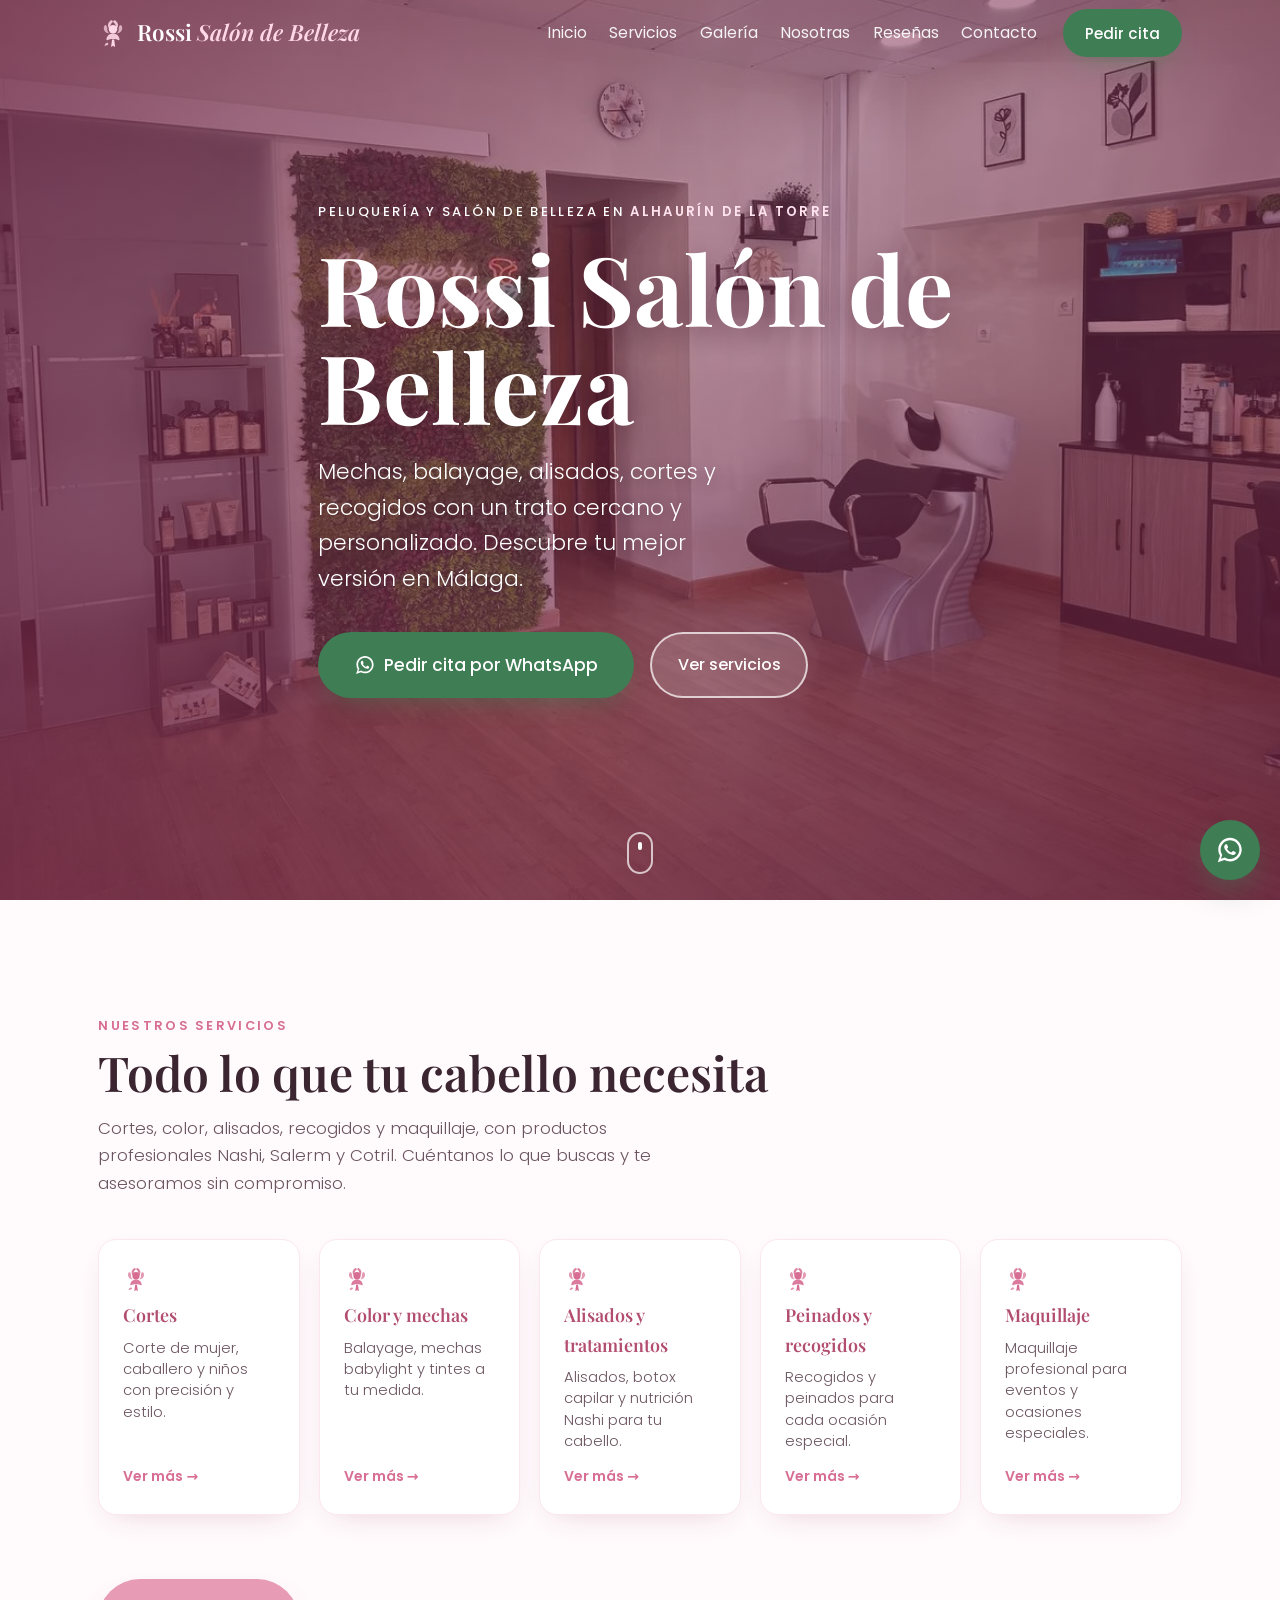
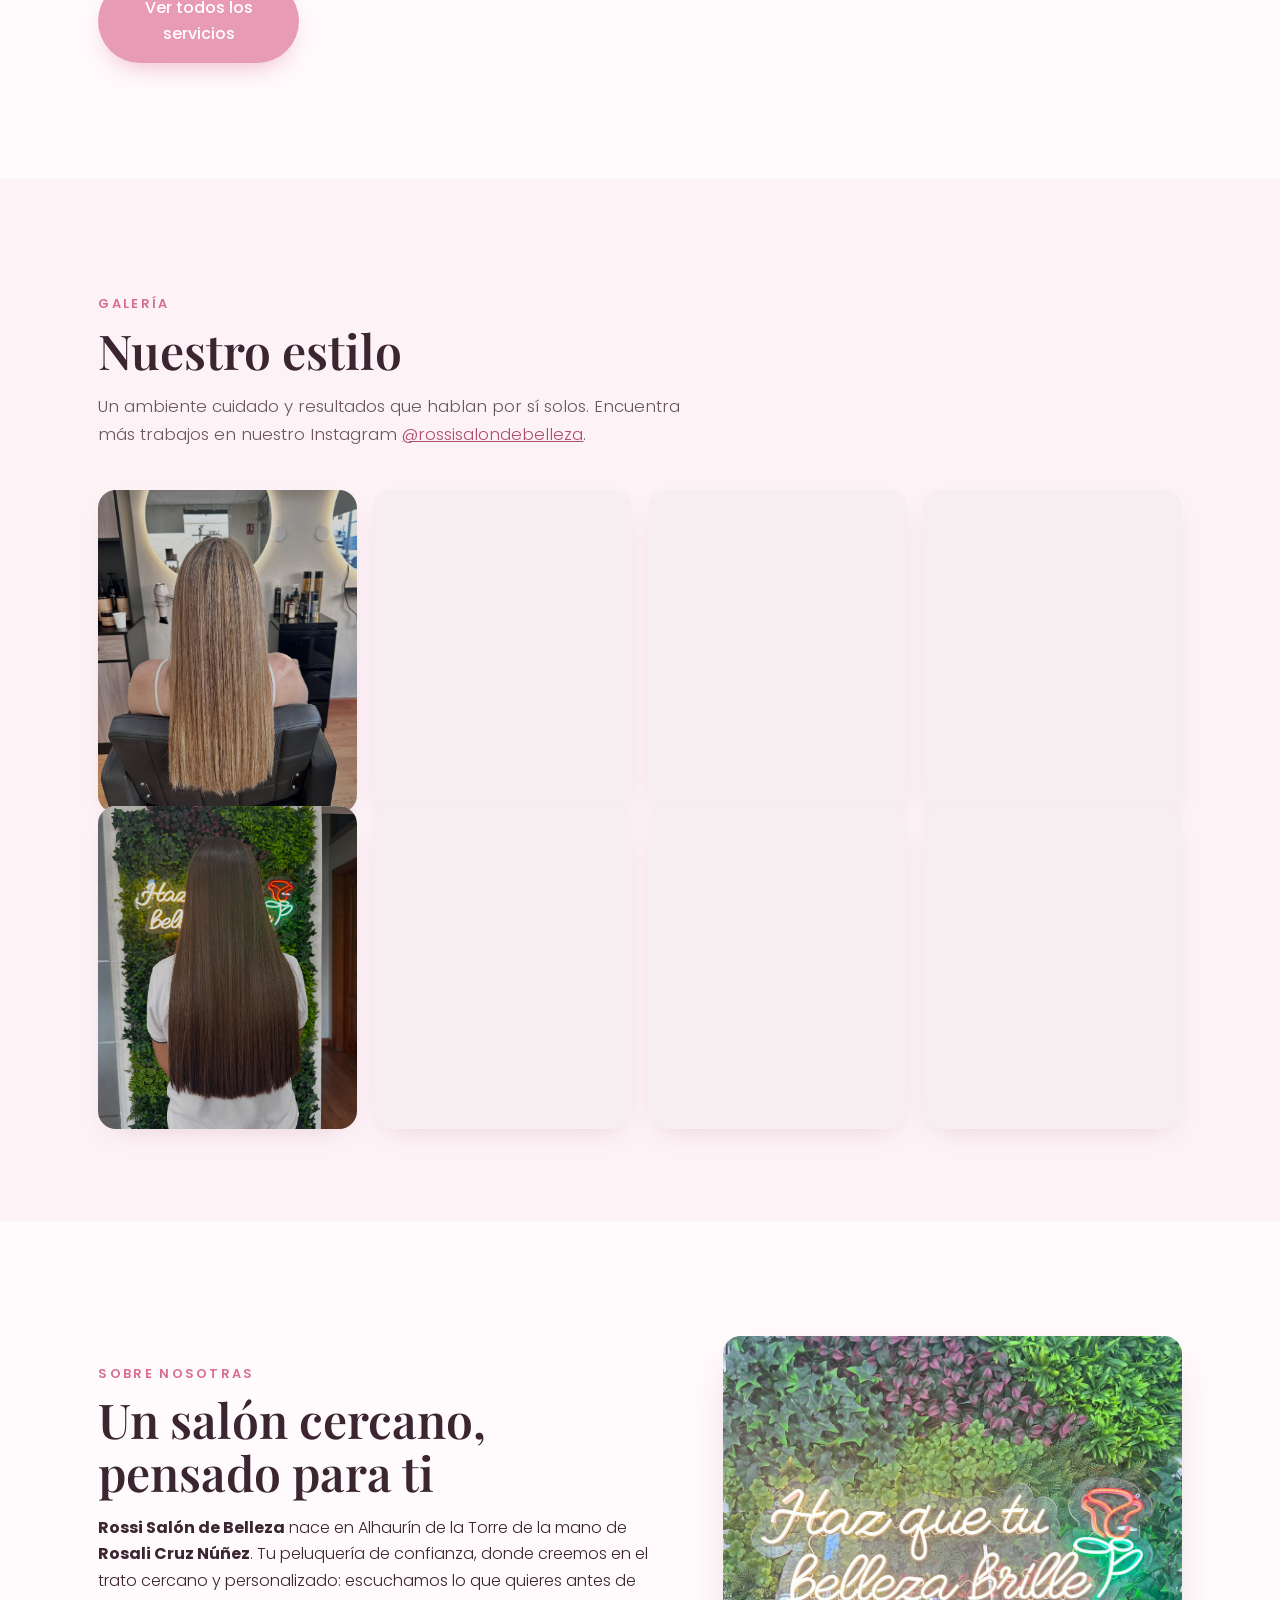
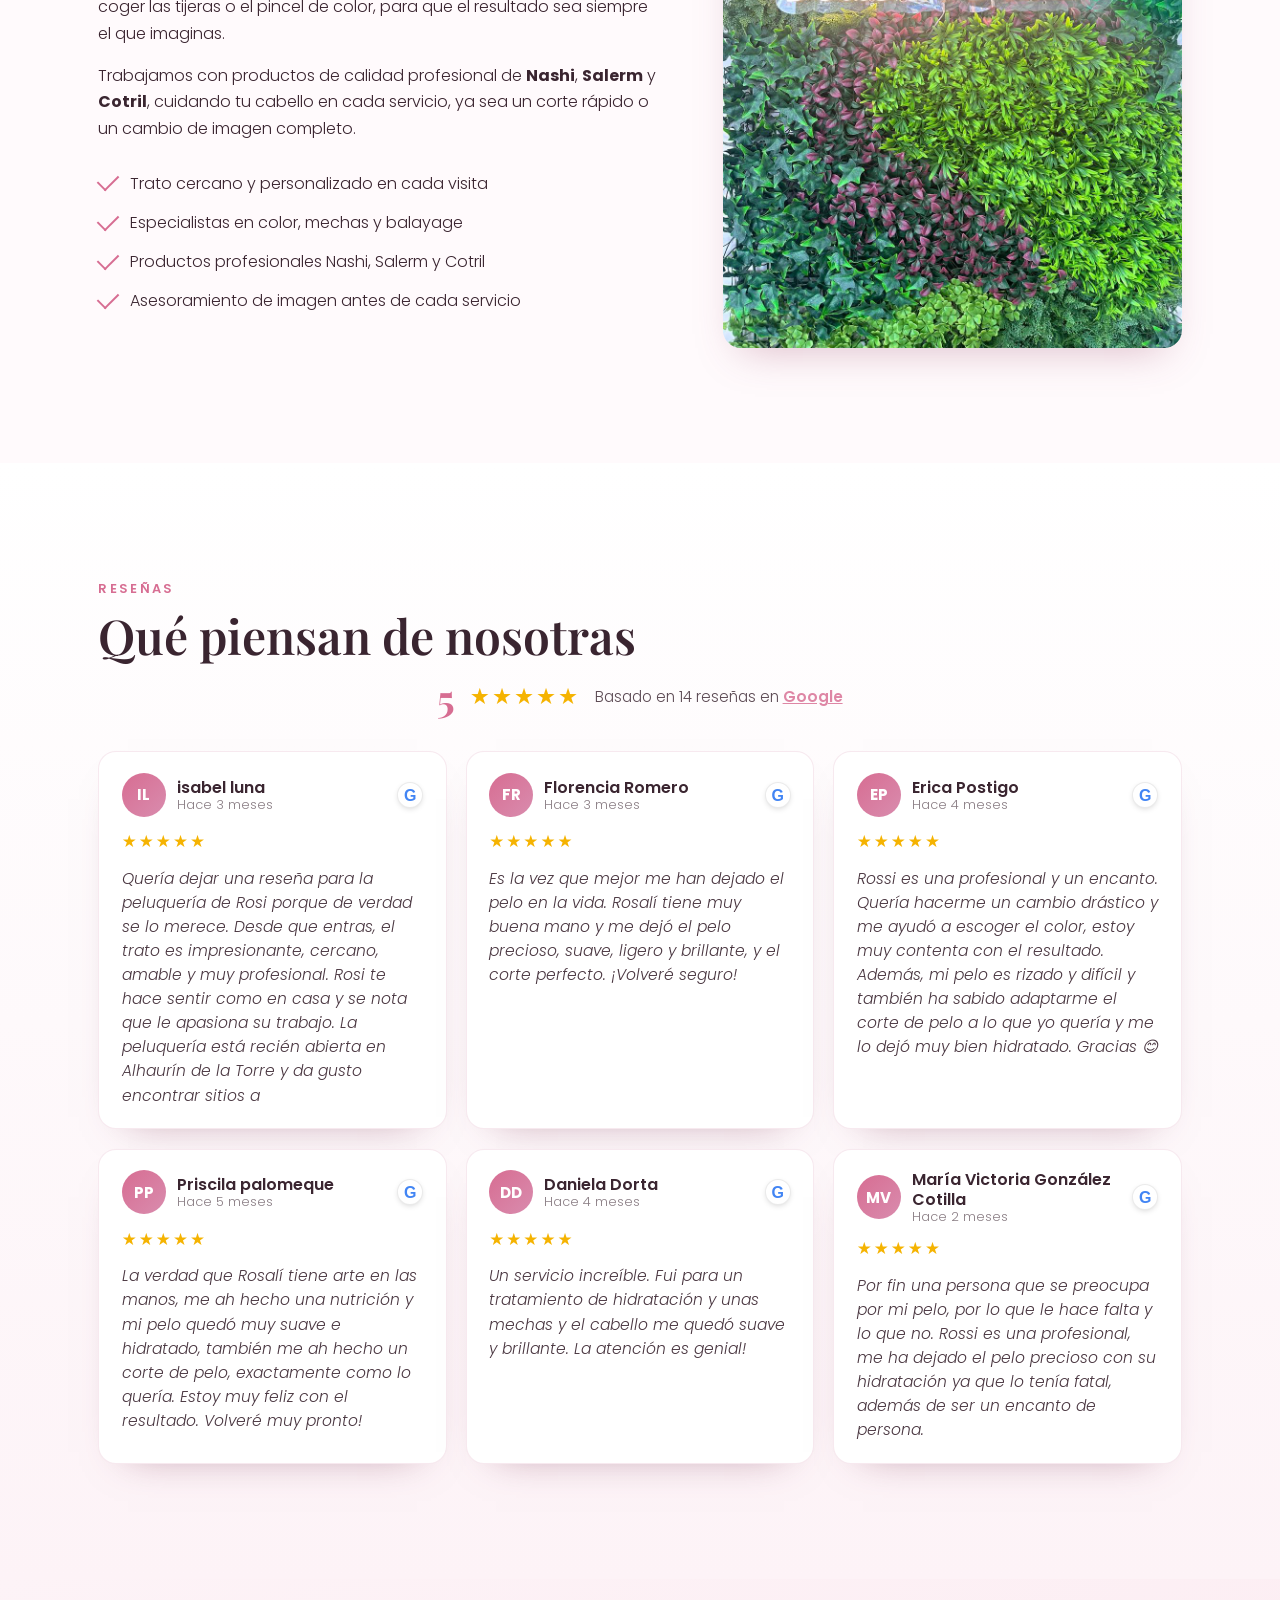
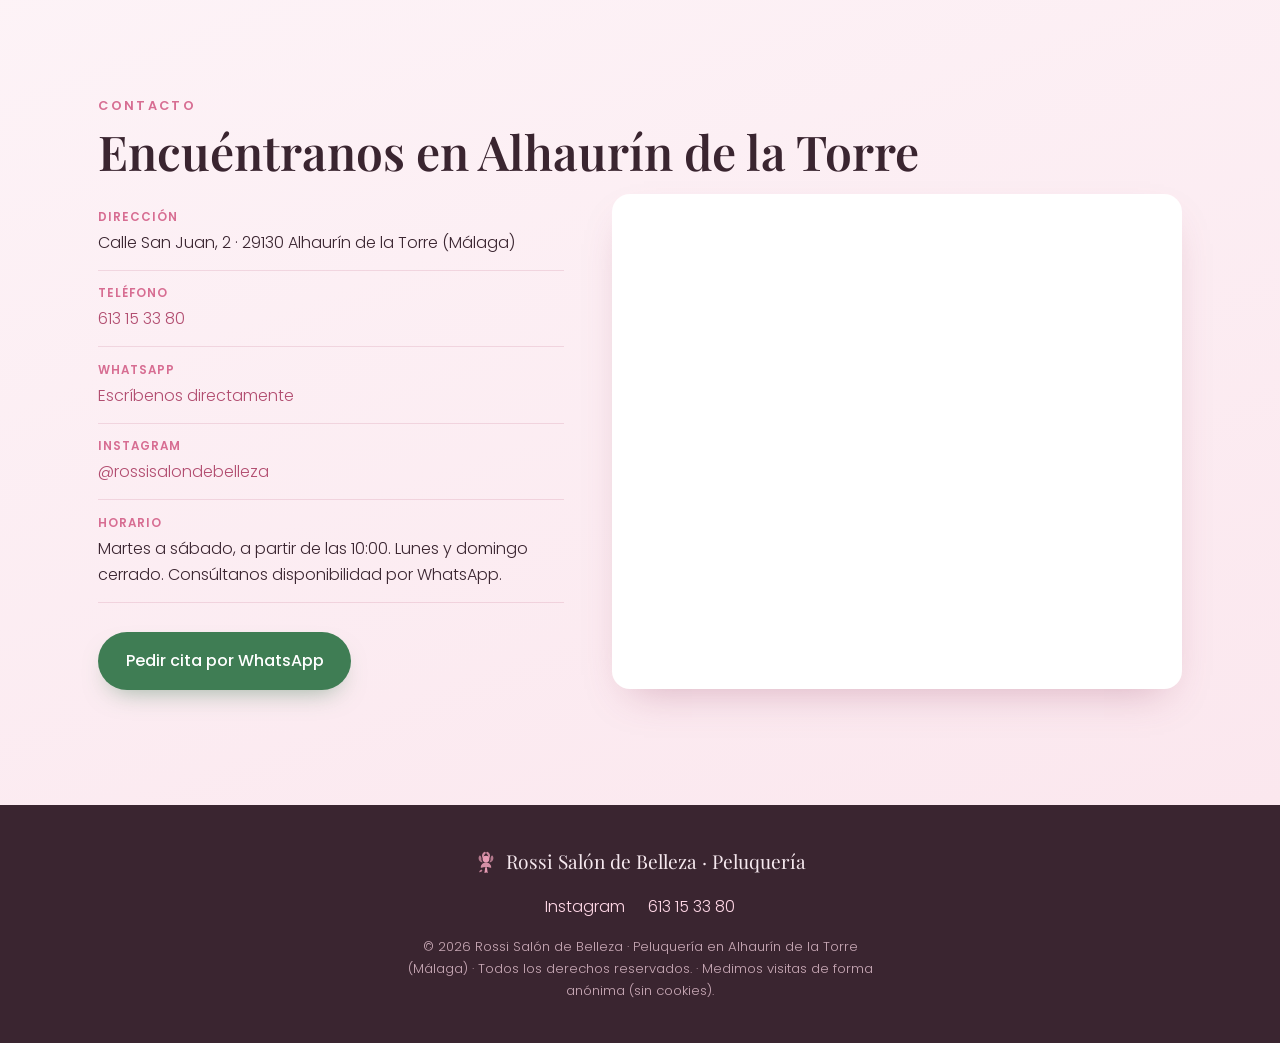
==== commit 06c72a0b: "web: fotos nuevas (hero salon) + galeria uniforme 4:5 + lightbox + capa dinamica - hero.jpg y salon." ====
--- a/index.html
+++ b/index.html
@@ -38,18 +38,19 @@
   <link href="https://fonts.googleapis.com/css2?family=Playfair+Display:ital,wght@0,500;0,600;0,700;1,600&family=Poppins:wght@300;400;500;600;700&display=swap" rel="stylesheet" />
 
   <link rel="stylesheet" href="styles.css" />
+  <link rel="stylesheet" href="assets/web-publica.css" />
 
   <!-- JSON-LD: Schema.org HairSalon -->
   <script type="application/ld+json">
   {
     "@context": "https://schema.org",
     "@type": "HairSalon",
-    "@id": "https://peluqueria-rossi-web.onrender.com/#negocio",
+    "@id": "https://rossisalondebelleza.com/#negocio",
     "name": "Rossi Salón de Belleza",
     "alternateName": ["Peluquería Rossi", "Peluquería y Salón de Belleza Rossi"],
     "description": "Peluquería y salón de belleza en Alhaurín de la Torre (Málaga): mechas, balayage, alisados, tintes, cortes, recogidos y maquillaje.",
-    "image": "https://peluqueria-rossi-web.onrender.com/assets/og-image.jpg",
-    "url": "https://peluqueria-rossi-web.onrender.com/",
+    "image": "https://rossisalondebelleza.com/assets/og-image.jpg",
+    "url": "https://rossisalondebelleza.com/",
     "telephone": "+34613153380",
     "founder": "Rosali Cruz Núñez",
     "address": {
@@ -77,6 +78,63 @@
     ]
   }
   </script>
+    <script type="application/ld+json">
+  {
+    "@context": "https://schema.org",
+    "@type": "OfferCatalog",
+    "name": "Servicios de Rossi Salón de Belleza",
+    "url": "https://rossisalondebelleza.com/servicios.html",
+    "itemListElement": [
+      {"@type": "Offer",
+       "itemOffered": {"@type": "Service", "name": "Corte de mujer", "category": "Cortes"}},
+      {"@type": "Offer",
+       "itemOffered": {"@type": "Service", "name": "Corte de caballero", "category": "Cortes"}},
+      {"@type": "Offer",
+       "itemOffered": {"@type": "Service", "name": "Corte de ni\u00f1a", "category": "Cortes"}},
+      {"@type": "Offer",
+       "itemOffered": {"@type": "Service", "name": "Corte de ni\u00f1o", "category": "Cortes"}},
+      {"@type": "Offer",
+       "itemOffered": {"@type": "Service", "name": "Balayage", "category": "Color y mechas"}},
+      {"@type": "Offer",
+       "itemOffered": {"@type": "Service", "name": "Mechas babylight", "category": "Color y mechas"}},
+      {"@type": "Offer",
+       "itemOffered": {"@type": "Service", "name": "Mechas y balayage media melena", "category": "Color y mechas"}},
+      {"@type": "Offer",
+       "itemOffered": {"@type": "Service", "name": "Mechas de pelo corto", "category": "Color y mechas"}},
+      {"@type": "Offer",
+       "itemOffered": {"@type": "Service", "name": "Mechas de flequillo", "category": "Color y mechas"}},
+      {"@type": "Offer",
+       "itemOffered": {"@type": "Service", "name": "Tinte y retoque de tinte", "category": "Color y mechas"}},
+      {"@type": "Offer",
+       "itemOffered": {"@type": "Service", "name": "Matizado", "category": "Color y mechas"}},
+      {"@type": "Offer",
+       "itemOffered": {"@type": "Service", "name": "Alisado organico (corto, media melena y melena larga)", "category": "Alisados y tratamientos"}},
+      {"@type": "Offer",
+       "itemOffered": {"@type": "Service", "name": "Botox capilar", "category": "Alisados y tratamientos"}},
+      {"@type": "Offer",
+       "itemOffered": {"@type": "Service", "name": "Nutrici\u00f3n Nashi", "category": "Alisados y tratamientos"}},
+      {"@type": "Offer",
+       "itemOffered": {"@type": "Service", "name": "salerm 21", "category": "Alisados y tratamientos"}},
+      {"@type": "Offer",
+       "itemOffered": {"@type": "Service", "name": "Recogido y semirrecogido", "category": "Peinados y recogidos"}},
+      {"@type": "Offer",
+       "itemOffered": {"@type": "Service", "name": "Peinado de pelo largo", "category": "Peinados y recogidos"}},
+      {"@type": "Offer",
+       "itemOffered": {"@type": "Service", "name": "Peinado de media melena", "category": "Peinados y recogidos"}},
+      {"@type": "Offer",
+       "itemOffered": {"@type": "Service", "name": "Peinado corto", "category": "Peinados y recogidos"}},
+      {"@type": "Offer",
+       "itemOffered": {"@type": "Service", "name": "Maquillaje para eventos y ocasiones especiales", "category": "Maquillaje"}},
+      {"@type": "Offer",
+       "itemOffered": {"@type": "Service", "name": "Nashi Argan", "category": "Productos"}},
+      {"@type": "Offer",
+       "itemOffered": {"@type": "Service", "name": "salerm 21", "category": "Productos"}},
+      {"@type": "Offer",
+       "itemOffered": {"@type": "Service", "name": "Tahe", "category": "Productos"}}
+    ]
+  }
+  </script>
+
 </head>
 <body>
 
@@ -160,45 +218,40 @@
         <h2 class="seccion__titulo animar">Todo lo que tu cabello necesita</h2>
         <p class="seccion__intro animar">Cortes, color, alisados, recogidos y maquillaje, con productos profesionales Nashi, Salerm y Cotril. Cuéntanos lo que buscas y te asesoramos sin compromiso.</p>
 
-        <div class="servicios__pildoras">
-
+        <div class="servicios__pildoras" id="serviciosPildoras">
+        <!-- RESPALDO:PILDORAS:INICIO -->
+          <!-- Respaldo estático: se ve si el API no responde en 3 s -->
           <a href="servicios.html#cortes" class="servicio-pildora animar" data-animar="sube">
             <svg class="servicio-pildora__icono" width="26" height="26" aria-hidden="true"><use href="#icono-rosa"/></svg>
             <h3>Cortes</h3>
             <p>Corte de mujer, caballero y niños con precisión y estilo.</p>
             <span class="servicio-pildora__enlace">Ver más →</span>
           </a>
-
-          <a href="servicios.html#color-mechas" class="servicio-pildora animar" data-animar="sube">
+          <a href="servicios.html#color-y-mechas" class="servicio-pildora animar" data-animar="sube">
             <svg class="servicio-pildora__icono" width="26" height="26" aria-hidden="true"><use href="#icono-rosa"/></svg>
             <h3>Color y mechas</h3>
             <p>Balayage, mechas babylight y tintes a tu medida.</p>
             <span class="servicio-pildora__enlace">Ver más →</span>
           </a>
-
-          <a href="servicios.html#alisados-tratamientos" class="servicio-pildora animar" data-animar="sube">
+          <a href="servicios.html#alisados-y-tratamientos" class="servicio-pildora animar" data-animar="sube">
             <svg class="servicio-pildora__icono" width="26" height="26" aria-hidden="true"><use href="#icono-rosa"/></svg>
             <h3>Alisados y tratamientos</h3>
             <p>Alisados, botox capilar y nutrición Nashi para tu cabello.</p>
             <span class="servicio-pildora__enlace">Ver más →</span>
           </a>
-
-          <a href="servicios.html#peinados-recogidos" class="servicio-pildora animar" data-animar="sube">
+          <a href="servicios.html#peinados-y-recogidos" class="servicio-pildora animar" data-animar="sube">
             <svg class="servicio-pildora__icono" width="26" height="26" aria-hidden="true"><use href="#icono-rosa"/></svg>
             <h3>Peinados y recogidos</h3>
             <p>Recogidos y peinados para cada ocasión especial.</p>
             <span class="servicio-pildora__enlace">Ver más →</span>
           </a>
-
           <a href="servicios.html#maquillaje" class="servicio-pildora animar" data-animar="sube">
             <svg class="servicio-pildora__icono" width="26" height="26" aria-hidden="true"><use href="#icono-rosa"/></svg>
             <h3>Maquillaje</h3>
             <p>Maquillaje profesional para eventos y ocasiones especiales.</p>
             <span class="servicio-pildora__enlace">Ver más →</span>
           </a>
-
-        </div>
-
+        <!-- RESPALDO:PILDORAS:FIN -->
         <div class="servicios__cta animar">
           <a href="servicios.html" class="boton boton--rosa">Ver todos los servicios</a>
         </div>
@@ -213,7 +266,19 @@
         <p class="seccion__intro animar">Un ambiente cuidado y resultados que hablan por sí solos. Encuentra más trabajos en nuestro Instagram
           <a href="https://www.instagram.com/rossisalondebelleza/" target="_blank" rel="noopener">@rossisalondebelleza</a>.
         </p>
-        <div class="galeria__grid" id="galeriaGrid" aria-live="polite"></div>
+        <div class="galeria__grid" id="galeriaGrid" aria-live="polite">
+        <!-- RESPALDO:GALERIA:INICIO -->
+        <!-- Respaldo estático de la galería (si el API no responde) -->
+        <figure class="galeria__item galeria__item--alta galeria__item--cargada"><img src="assets/gallery/ig-01.jpg" alt="✨ Rubio beige natural, luminoso y de bajo mantenimiento. Mechas babylights ultra finas par" loading="lazy" width="3024" height="3582" /></figure>
+        <figure class="galeria__item galeria__item--alta galeria__item--cargada"><img src="assets/gallery/ig-02.jpg" alt="Alisado organico 🌱✨ antes y después" loading="lazy" width="3024" height="4013" /></figure>
+        <figure class="galeria__item galeria__item--alta galeria__item--cargada"><img src="assets/gallery/ig-03.jpg" alt="✨ Color arena, luminoso y natural. Un rubio elegante con un acabado suave y mucho brillo." loading="lazy" width="3024" height="3715" /></figure>
+        <figure class="galeria__item galeria__item--alta galeria__item--cargada"><img src="assets/gallery/ig-04.jpg" alt="Qué cambio! 😍 Mechas frías para conseguir un rubio más elegante, luminoso y con un acabado" loading="lazy" width="1290" height="1712" /></figure>
+        <figure class="galeria__item galeria__item--alta galeria__item--cargada"><img src="assets/gallery/ig-05.jpg" alt="Alisado organico✨🌿" loading="lazy" width="3024" height="3589" /></figure>
+        <figure class="galeria__item galeria__item--alta galeria__item--cargada"><img src="assets/gallery/ig-07.jpg" alt="✨ Cobrizo con mechas vainilla ✨ Un color lleno de dimensión, brillo y movimiento que realz" loading="lazy" width="3024" height="3481" /></figure>
+        <figure class="galeria__item galeria__item--alta galeria__item--cargada"><img src="assets/gallery/ig-08.jpg" alt="🤎 Mechas caramelo que aportan luz, dimensión y un acabado súper natural ✨" loading="lazy" width="3024" height="4013" /></figure>
+        <figure class="galeria__item galeria__item--alta galeria__item--cargada"><img src="assets/gallery/ig-10.jpg" alt="Tremendo cambio ✨ De un cabello apagado a una melena con luz, movimiento y un tono mucho m" loading="lazy" width="3024" height="3652" /></figure>
+        <!-- RESPALDO:GALERIA:FIN -->
+        </div>
       </div>
     </section>
 
@@ -233,7 +298,7 @@
           </ul>
         </div>
         <figure class="nosotras__imagen animar" data-animar="izquierda">
-          <img src="assets/salon.jpg" alt="Ambiente del salón Peluquería Rossi con detalles en rosa" loading="lazy" width="800" height="600" />
+          <img src="assets/salon.jpg" alt="Letrero de neón «Haz que tu belleza brille» sobre un muro vegetal en Rossi Salón de Belleza, Alhaurín de la Torre" loading="lazy" width="960" height="1280" />
         </figure>
       </div>
     </section>
@@ -370,43 +435,7 @@
       const observar = (el) => { if (io) io.observe(el); else el.classList.add("visible"); };
       document.querySelectorAll(".animar").forEach(observar);
 
-      // Galería dinámica. Prioridad: 1) API (lo que sube la dueña desde su panel),
-      // 2) manifest.json estático, 3) imágenes de marca. Cascada de fallback => si el
-      // API no responde, la web sigue mostrando exactamente lo de ahora.
-      const API_BASE = "https://api.rossisalondebelleza.com";
-      const grid = document.getElementById("galeriaGrid");
-      if (grid) {
-        const pinta = (src, alt) => {
-          const fig = document.createElement("figure");
-          fig.className = "galeria__item animar";
-          fig.setAttribute("data-animar", "zoom");
-          const img = document.createElement("img");
-          img.src = src;
-          img.alt = alt || "Trabajo de Peluquería Rossi";
-          img.loading = "lazy";
-          fig.appendChild(img);
-          grid.appendChild(fig);
-          observar(fig);
-        };
-        const desdeManifest = () =>
-          fetch("assets/gallery/manifest.json", { cache: "no-store" })
-            .then((r) => (r.ok ? r.json() : Promise.reject()))
-            .then((data) => {
-              const imgs = (data && data.images) || [];
-              if (!imgs.length) return Promise.reject();
-              imgs.forEach((it) => pinta("assets/gallery/" + it.file, it.alt));
-            });
-        const desdeMarca = () =>
-          ["salon.jpg", "color.jpg", "care.jpg", "roses.jpg", "bridal.jpg"]
-            .forEach((f) => pinta("assets/" + f, "Peluquería Rossi"));
-        fetch(API_BASE + "/api/gallery", { cache: "no-store" })
-          .then((r) => (r.ok ? r.json() : Promise.reject()))
-          .then((imgs) => {
-            if (!Array.isArray(imgs) || !imgs.length) return Promise.reject();
-            imgs.forEach((it) => pinta(API_BASE + "/api/gallery/" + it.id, it.alt));
-          })
-          .catch(() => desdeManifest().catch(desdeMarca));
-      }
+
 
       // Reseñas de Google (snapshot en assets/reviews.json)
       const resenasGrid = document.getElementById("resenasGrid");
@@ -473,5 +502,6 @@
       });
     })();
   </script>
+  <script src="assets/web-dinamico.js" defer></script>
 </body>
 </html>
--- a/assets/web-publica.css
+++ b/assets/web-publica.css
@@ -0,0 +1,217 @@
+/* ============================================================================
+ * web-publica.css — estilos de las mejoras de la web pública (F2/F3/F4)
+ * ============================================================================
+ * Se importa DESPUÉS de styles.css. Nada de aquí es un rediseño: solo lo
+ * necesario para que las fotos verticales no se recorten, la carga se vea
+ * (esqueleto + fundido) y el lightbox funcione.
+ * ==========================================================================*/
+
+/* ---------------------------------------------------------------- GALERÍA
+ * Cuadrícula UNIFORME 4:5 — decisión de Adrián (2026-09-16): todas las tarjetas
+ * con el MISMO ancho y el MISMO alto, como estaba en producción.
+ *
+ * Historia de este bloque (importante para no repetir el error):
+ *   1. Original: grid de 300px + `object-fit: cover` -> recortaba las verticales.
+ *   2. F3/F4 lo cambiaron a MOSAICO por columnas (alto natural). Quitaba el recorte
+ *      pero DESALINEABA la rejilla: cada tarjeta con su alto. Adrián lo detectó como
+ *      regresión: "antes se veían bien y tenían el mismo ancho y alto".
+ *   3. Solución final: cuadrícula uniforme en proporción 4:5. Medido con los ratios
+ *      reales de las 8 fotos de IG, es la que MENOS recorta de todas las uniformes:
+ *       1:1 -> pierde hasta 25% | la vieja 259x300 -> 13% | 5:6 -> 10% | 4:5 -> 8%
+ *      Y el recorte es simétrico desde el centro (nunca la cara ni el conjunto).
+ *      La foto completa, sin recorte, se ve al ampliarla (lightbox).
+ */
+.galeria__grid {
+  display: grid;
+  grid-template-columns: repeat(auto-fill, minmax(220px, 1fr));
+  gap: 1rem;
+}
+.galeria__item {
+  margin: 0;
+  overflow: hidden;
+  border-radius: var(--radio);
+  box-shadow: var(--sombra-suave);
+  position: relative;
+  background: #f6eef1;                 /* fondo suave mientras carga */
+  aspect-ratio: 4 / 5;                 /* MISMO alto para todas */
+}
+.galeria__item img {
+  display: block;
+  width: 100%;
+  height: 100%;
+  object-fit: cover;                   /* llena la tarjeta; el sobrante se recorta */
+  object-position: center;             /* recorte simétrico: nunca corta la cara */
+  opacity: 0;
+  transition: opacity 0.6s ease, transform 0.7s cubic-bezier(0.22, 1, 0.36, 1);
+}
+.galeria__item--cargada img { opacity: 1; }
+.galeria__item:hover.galeria__item--cargada img { transform: scale(1.04); }
+.galeria__item--error { display: none; }   /* una foto que no carga no deja hueco roto */
+
+/* Esqueleto de carga: se ve mientras el API responde (o mientras se decide) */
+.galeria__esqueleto {
+  border-radius: var(--radio);
+  background: linear-gradient(100deg, #f4e7ec 30%, #fbdfe8 50%, #f4e7ec 70%);
+  background-size: 220% 100%;
+  animation: rossiBrillo 1.4s linear infinite;
+  aspect-ratio: 4 / 5;                 /* mismo hueco que la tarjeta final */
+  margin: 0;
+}
+@keyframes rossiBrillo {
+  from { background-position: 180% 0; }
+  to   { background-position: -60% 0; }
+}
+@media (prefers-reduced-motion: reduce) {
+  .galeria__esqueleto { animation: none; }
+  .galeria__item img { transition: none; }
+}
+
+/* ---------------------------------------------------------------- LIGHTBOX
+ * Ver la foto COMPLETA (la vertical entera) al hacer clic.
+ */
+.lightbox {
+  position: fixed;
+  inset: 0;
+  z-index: 9999;
+  display: none;
+  align-items: center;
+  justify-content: center;
+  padding: clamp(0.8rem, 3vw, 2.5rem);
+  background: rgba(38, 20, 28, 0.92);
+  backdrop-filter: blur(3px);
+}
+.lightbox--abierto { display: flex; }
+.lightbox__figura {
+  margin: 0;
+  max-width: min(96vw, 1100px);
+  max-height: 92vh;
+  display: flex;
+  flex-direction: column;
+  align-items: center;
+  gap: 0.6rem;
+}
+.lightbox__img {
+  /* La vertical se ve ENTERA: alto limitado al viewport y ancho automático */
+  max-width: 100%;
+  max-height: 82vh;
+  width: auto;
+  height: auto;
+  object-fit: contain;
+  border-radius: var(--radio);
+  box-shadow: 0 20px 60px rgba(0, 0, 0, 0.45);
+  background: #fff;
+}
+.lightbox__pie {
+  color: #fff;
+  font-size: 0.92rem;
+  text-align: center;
+  max-width: 60ch;
+  opacity: 0.92;
+}
+.lightbox__cerrar {
+  position: absolute;
+  top: clamp(0.6rem, 2vw, 1.4rem);
+  right: clamp(0.6rem, 2vw, 1.4rem);
+  width: 46px;
+  height: 46px;
+  border: 0;
+  border-radius: 999px;
+  background: rgba(255, 255, 255, 0.92);
+  color: #7a2740;
+  font-size: 1.7rem;
+  line-height: 1;
+  cursor: pointer;
+}
+.lightbox__cerrar:hover { background: #fff; }
+body.sin-scroll { overflow: hidden; }
+
+/* ---------------------------------------------------------------- HERO (F5)
+ * El hero es un fondo CSS (`.hero__fondo`), no un <img>, así que para servir WebP hay
+ * que usar `image-set()`: el navegador elige el WebP (133,1 KB) y sólo quien no lo
+ * entienda se queda con el JPEG (144,3 KB).
+ *
+ * CLAVE de seguridad: el `background` con el JPEG ya está en styles.css, así que si
+ * este bloque no se entendiera (navegador viejo) la declaración se descarta ENTERA y el
+ * hero sigue funcionando con el JPEG. Nunca se queda sin imagen.
+ * Se sobreescribe SÓLO `background-image`: posición/tamaño/repeat (center/cover) y la
+ * animación `heroZoom` siguen viniendo de styles.css.
+ *
+ * OJO con las rutas: este fichero vive en `assets/`, así que las URLs relativas se
+ * resuelven DESDE `assets/`. Escribir "assets/hero.webp" daría 404 en
+ * `/assets/assets/hero.webp` (bug detectado al medir los recursos que descarga el
+ * navegador). Aquí va el nombre a secas.
+ */
+.hero__fondo {
+  background-image: -webkit-image-set(
+    url("hero.webp") type("image/webp") 1x,
+    url("hero.jpg") type("image/jpeg") 1x);
+  background-image: image-set(
+    url("hero.webp") type("image/webp") 1x,
+    url("hero.jpg") type("image/jpeg") 1x);
+}
+
+/* ------------------------------------------------------------ NOSOTRAS (F5)
+ * La sección "Un salón cercano, pensado para ti" llevaba `aspect-ratio: 4/3` +
+ * `object-fit: cover` en styles.css, pensado para una foto horizontal. La foto nueva
+ * de Adrián es VERTICAL (960x1280, ratio 0,75), así que con el marco 4:3 el navegador
+ * recortaba casi la mitad de la foto (por arriba y por abajo) para llenarlo.
+ *
+ * Regla dura del encargo: la vertical NO se recorta ni se deforma. Solución: el marco
+ * pasa a respetar el ratio NATURAL de la foto.
+ *   - `aspect-ratio: 3 / 4`   el hueco ya es vertical -> no hay que recortar nada.
+ *   - `object-fit: contain`   red de seguridad: si algún día se cambiara la foto por
+ *                             una de otro formato, se vería ENTERA (con fondo suave)
+ *                             en lugar de recortada.
+ *   - `altura máxima`         en pantallas bajas la vertical no puede crecer sin fin;
+ *                             se limita a 70svh y se centra.
+ * Sólo afecta a esta sección: la galería (F3/F4) tiene sus propias reglas.
+ */
+.nosotras__imagen {
+  /* `width` EXPLÍCITO, no negociable: sin él, este elemento es un ítem de grid con
+   * `margin-inline:auto` -> el navegador lo dimensiona "shrink-to-fit", y su único
+   * hijo usa `width:100%`. Esa dependencia circular resuelve a 0 px y la figura
+   * DESAPARECE (medido en móvil: 0x0 antes de cargar la imagen). Con una anchura
+   * definida, el cálculo es directo en todos los tamaños. */
+  width: 100%;
+  /* El tope por ALTURA va como tope de ANCHO: `70svh` de alto en proporción 3:4 son
+   * `70svh * 3/4` de ancho. Así la ventana baja encoge la figura SIN romper el ratio
+   * (que es lo que hace un `max-height`: convierte el marco en casi cuadrado y, con
+   * `contain`, abre franjas de fondo a los lados — bug medido 2026-09-16 en ventana
+   * de 633 px de alto: 63 px de franja por lado; en ventana alta no aparecía). */
+  max-width: min(100%, 460px, calc(70svh * 3 / 4));
+  aspect-ratio: 3 / 4;
+  margin-inline: auto;
+}
+.nosotras__imagen img {
+  width: 100%;
+  height: 100%;
+  object-fit: contain;      /* si algún día la foto no fuera 3:4, se ve entera */
+  background: #f6eef1;
+}
+/* En móvil la columna pasa a fila única (styles.css) y la vertical ocuparía toda la
+ * pantalla: se limita el ancho para que el conjunto no quede desproporcionado. */
+@media (max-width: 900px) {
+  .nosotras__imagen { max-width: min(100%, 380px); }
+}
+
+/* ---------------------------------------------------------------- SERVICIOS
+ * Píldoras de portada y cabecera de grupo en servicios.html con su imagen.
+ * El texto pasa a ir encima de la foto, así que se refuerza el contraste.
+ */
+.servicio-pildora__foto {
+  display: block;
+  width: calc(100% + 2rem);
+  margin: -1rem -1rem 0.7rem;
+  height: 150px;
+  object-fit: cover;
+  border-radius: var(--radio) var(--radio) 0 0;
+}
+.servicio-categoria__foto {
+  display: block;
+  width: 100%;
+  max-height: 260px;
+  object-fit: cover;
+  border-radius: var(--radio);
+  margin-bottom: 1rem;
+}
+.servicios__indice a { white-space: nowrap; }
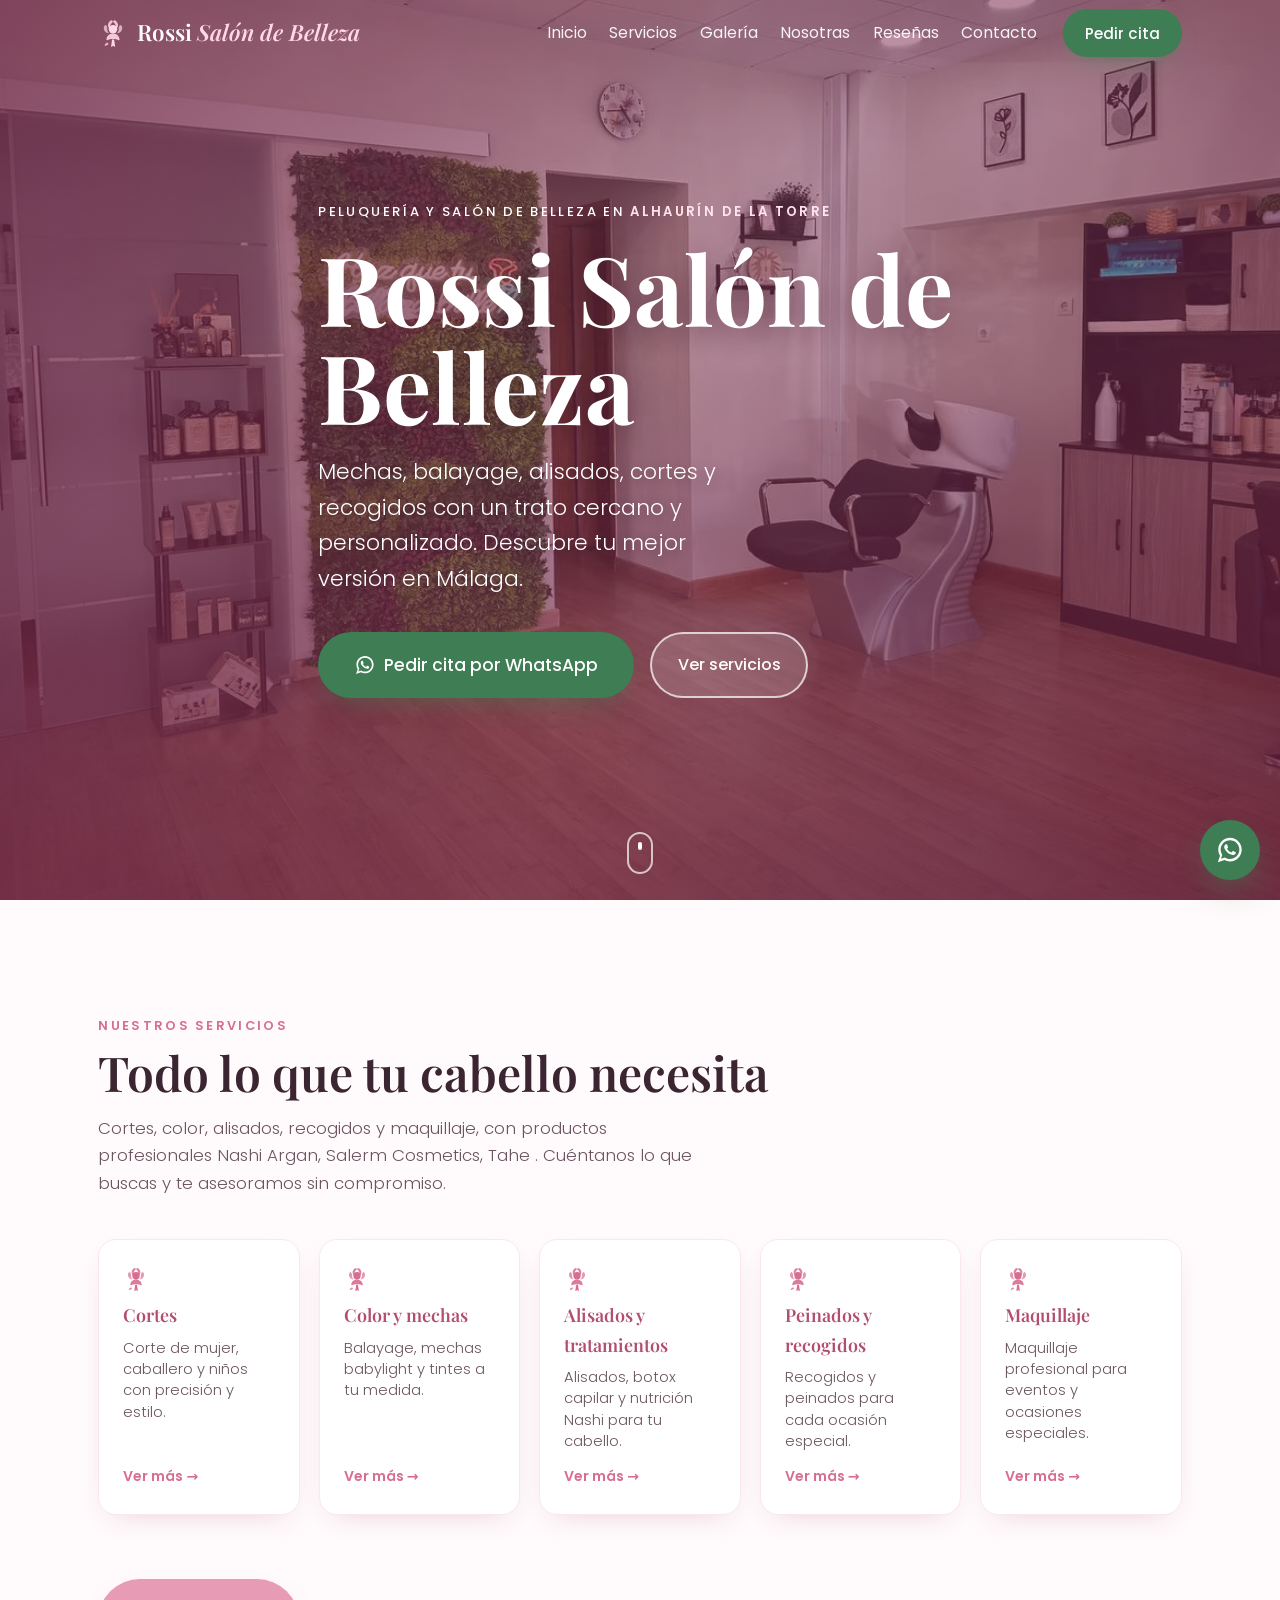
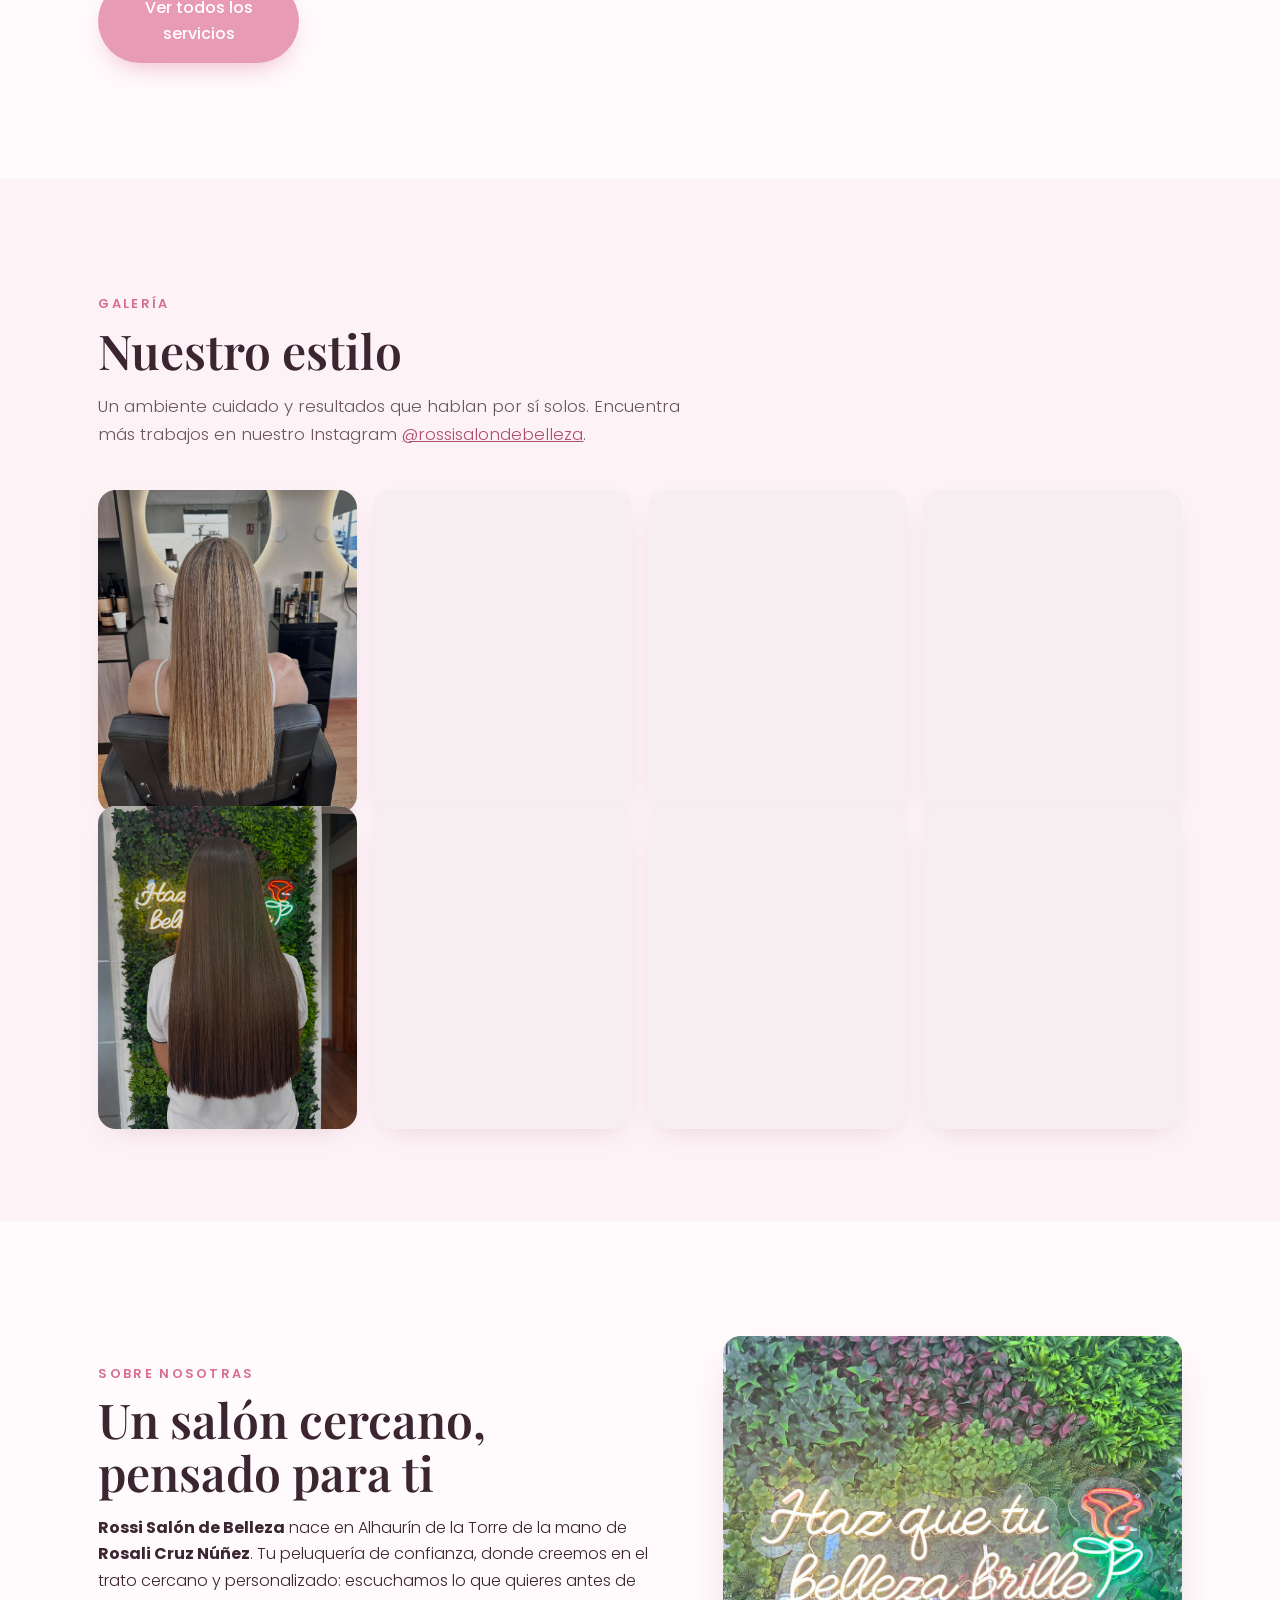
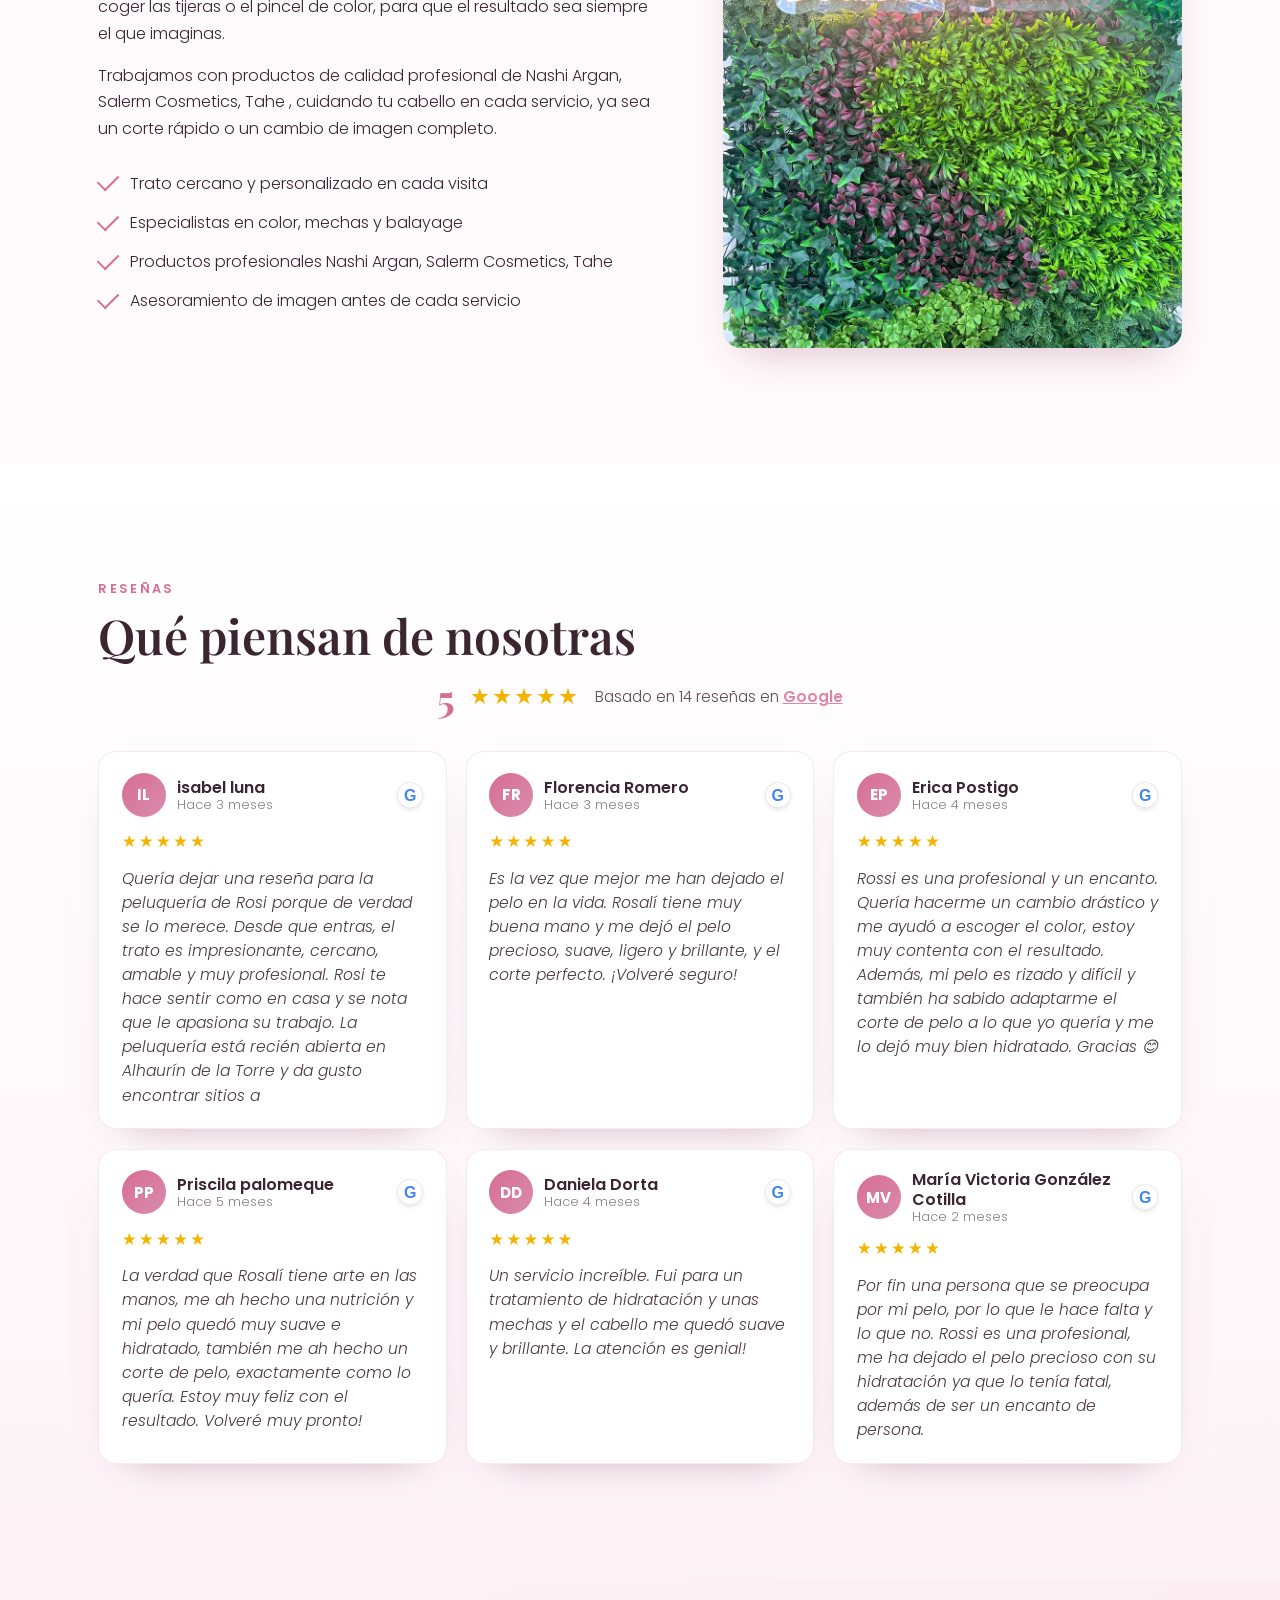
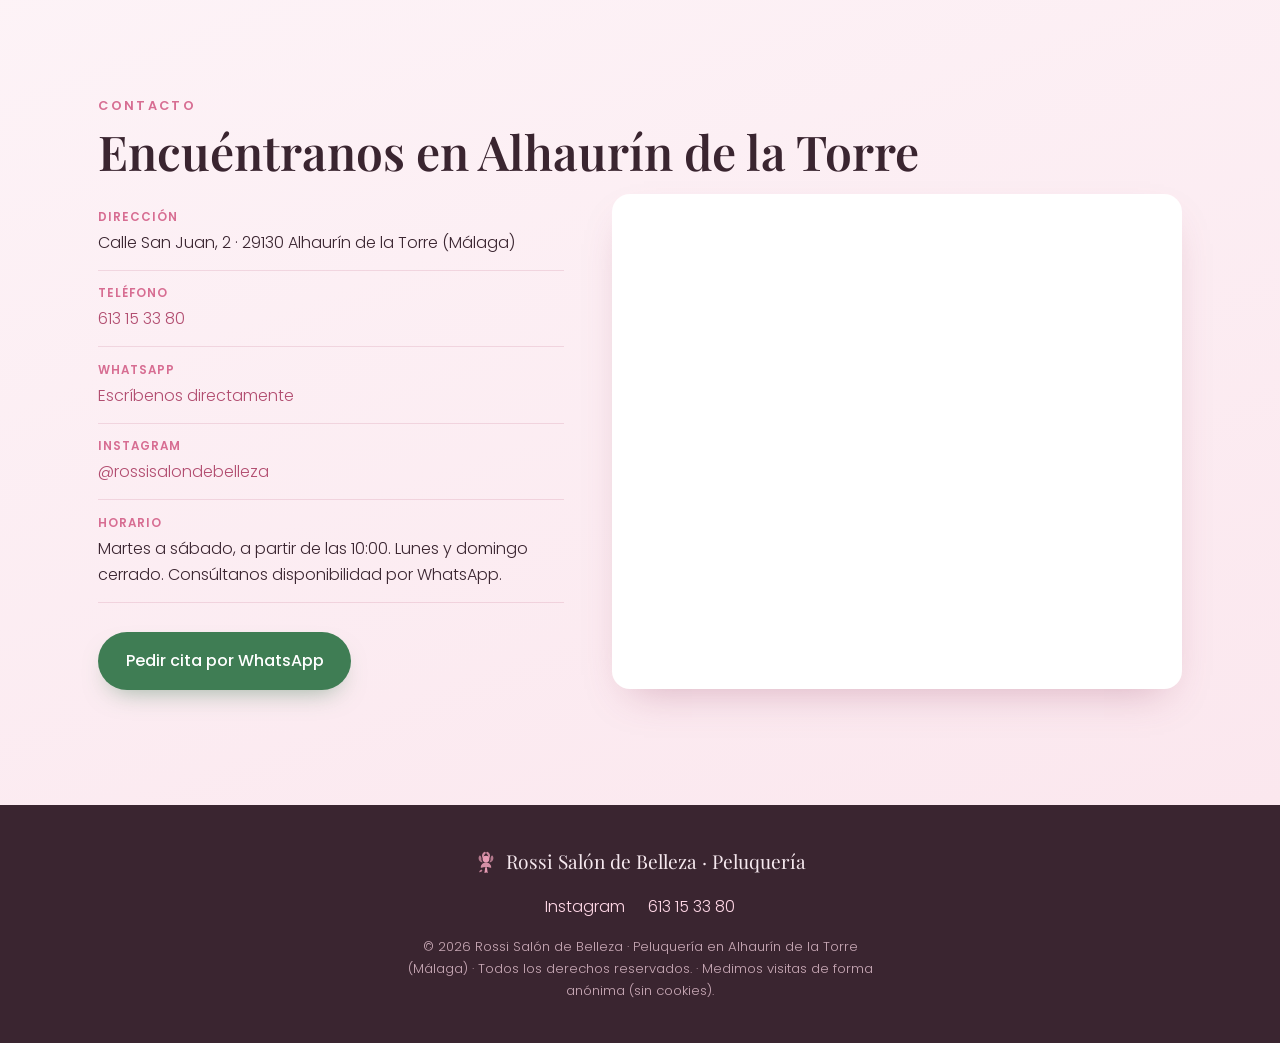
==== commit 3c8b5f7e: "web: marcas del texto desde la DB (fuera Cotril, ya retirado del panel)" ====
--- a/index.html
+++ b/index.html
@@ -135,6 +135,63 @@
   }
   </script>
 
+    <script type="application/ld+json">
+  {
+    "@context": "https://schema.org",
+    "@type": "OfferCatalog",
+    "name": "Servicios de Rossi Salón de Belleza",
+    "url": "https://rossisalondebelleza.com/servicios.html",
+    "itemListElement": [
+      {"@type": "Offer",
+       "itemOffered": {"@type": "Service", "name": "Corte de mujer", "category": "Cortes"}},
+      {"@type": "Offer",
+       "itemOffered": {"@type": "Service", "name": "Corte de caballero", "category": "Cortes"}},
+      {"@type": "Offer",
+       "itemOffered": {"@type": "Service", "name": "Corte de ni\u00f1a", "category": "Cortes"}},
+      {"@type": "Offer",
+       "itemOffered": {"@type": "Service", "name": "Corte de ni\u00f1o", "category": "Cortes"}},
+      {"@type": "Offer",
+       "itemOffered": {"@type": "Service", "name": "Balayage", "category": "Color y mechas"}},
+      {"@type": "Offer",
+       "itemOffered": {"@type": "Service", "name": "Mechas babylight", "category": "Color y mechas"}},
+      {"@type": "Offer",
+       "itemOffered": {"@type": "Service", "name": "Mechas y balayage media melena", "category": "Color y mechas"}},
+      {"@type": "Offer",
+       "itemOffered": {"@type": "Service", "name": "Mechas de pelo corto", "category": "Color y mechas"}},
+      {"@type": "Offer",
+       "itemOffered": {"@type": "Service", "name": "Mechas de flequillo", "category": "Color y mechas"}},
+      {"@type": "Offer",
+       "itemOffered": {"@type": "Service", "name": "Tinte y retoque de tinte", "category": "Color y mechas"}},
+      {"@type": "Offer",
+       "itemOffered": {"@type": "Service", "name": "Matizado", "category": "Color y mechas"}},
+      {"@type": "Offer",
+       "itemOffered": {"@type": "Service", "name": "Alisado organico (corto, media melena y melena larga)", "category": "Alisados y tratamientos"}},
+      {"@type": "Offer",
+       "itemOffered": {"@type": "Service", "name": "Botox capilar", "category": "Alisados y tratamientos"}},
+      {"@type": "Offer",
+       "itemOffered": {"@type": "Service", "name": "Nutrici\u00f3n Nashi", "category": "Alisados y tratamientos"}},
+      {"@type": "Offer",
+       "itemOffered": {"@type": "Service", "name": "salerm 21", "category": "Alisados y tratamientos"}},
+      {"@type": "Offer",
+       "itemOffered": {"@type": "Service", "name": "Recogido y semirrecogido", "category": "Peinados y recogidos"}},
+      {"@type": "Offer",
+       "itemOffered": {"@type": "Service", "name": "Peinado de pelo largo", "category": "Peinados y recogidos"}},
+      {"@type": "Offer",
+       "itemOffered": {"@type": "Service", "name": "Peinado de media melena", "category": "Peinados y recogidos"}},
+      {"@type": "Offer",
+       "itemOffered": {"@type": "Service", "name": "Peinado corto", "category": "Peinados y recogidos"}},
+      {"@type": "Offer",
+       "itemOffered": {"@type": "Service", "name": "Maquillaje para eventos y ocasiones especiales", "category": "Maquillaje"}},
+      {"@type": "Offer",
+       "itemOffered": {"@type": "Service", "name": "Nashi Argan", "category": "Productos"}},
+      {"@type": "Offer",
+       "itemOffered": {"@type": "Service", "name": "Salerm Cosmetics", "category": "Productos"}},
+      {"@type": "Offer",
+       "itemOffered": {"@type": "Service", "name": "Tahe", "category": "Productos"}}
+    ]
+  }
+  </script>
+
 </head>
 <body>
 
@@ -216,7 +273,9 @@
       <div class="contenedor">
         <p class="seccion__kicker animar">Nuestros servicios</p>
         <h2 class="seccion__titulo animar">Todo lo que tu cabello necesita</h2>
-        <p class="seccion__intro animar">Cortes, color, alisados, recogidos y maquillaje, con productos profesionales Nashi, Salerm y Cotril. Cuéntanos lo que buscas y te asesoramos sin compromiso.</p>
+        <p class="seccion__intro animar">Cortes, color, alisados, recogidos y maquillaje, con productos profesionales <!-- RESPALDO:MARCAS:INICIO -->
+        Nashi Argan, Salerm Cosmetics, Tahe
+        <!-- RESPALDO:MARCAS:FIN -->. Cuéntanos lo que buscas y te asesoramos sin compromiso.</p>
 
         <div class="servicios__pildoras" id="serviciosPildoras">
         <!-- RESPALDO:PILDORAS:INICIO -->
@@ -289,11 +348,15 @@
           <p class="seccion__kicker">Sobre nosotras</p>
           <h2 class="seccion__titulo">Un salón cercano, pensado para ti</h2>
           <p><strong>Rossi Salón de Belleza</strong> nace en Alhaurín de la Torre de la mano de <strong>Rosali Cruz Núñez</strong>. Tu peluquería de confianza, donde creemos en el trato cercano y personalizado: escuchamos lo que quieres antes de coger las tijeras o el pincel de color, para que el resultado sea siempre el que imaginas.</p>
-          <p>Trabajamos con productos de calidad profesional de <strong>Nashi</strong>, <strong>Salerm</strong> y <strong>Cotril</strong>, cuidando tu cabello en cada servicio, ya sea un corte rápido o un cambio de imagen completo.</p>
+          <p>Trabajamos con productos de calidad profesional de <!-- RESPALDO:MARCAS:INICIO -->
+        Nashi Argan, Salerm Cosmetics, Tahe
+        <!-- RESPALDO:MARCAS:FIN -->, cuidando tu cabello en cada servicio, ya sea un corte rápido o un cambio de imagen completo.</p>
           <ul class="lista-check">
             <li>Trato cercano y personalizado en cada visita</li>
             <li>Especialistas en color, mechas y balayage</li>
-            <li>Productos profesionales Nashi, Salerm y Cotril</li>
+            <li>Productos profesionales <!-- RESPALDO:MARCAS:INICIO -->
+        Nashi Argan, Salerm Cosmetics, Tahe
+        <!-- RESPALDO:MARCAS:FIN --></li>
             <li>Asesoramiento de imagen antes de cada servicio</li>
           </ul>
         </div>
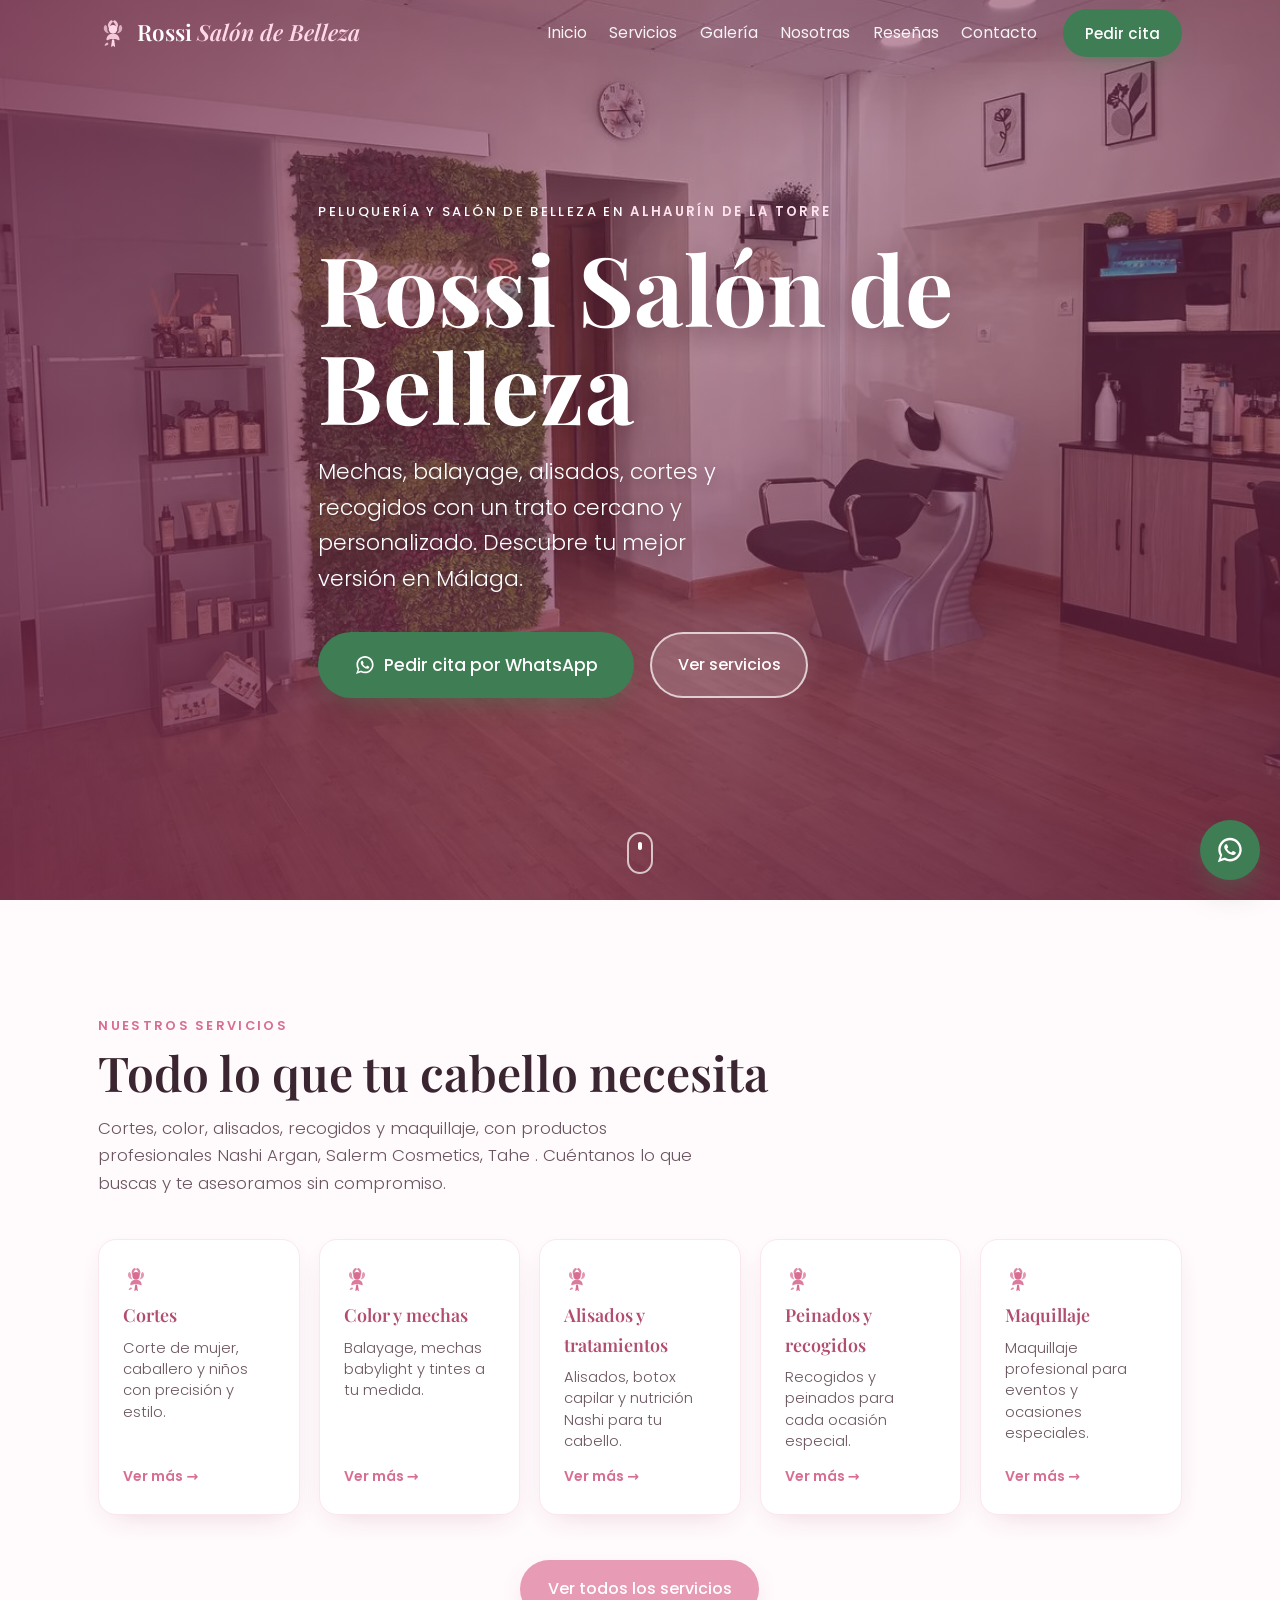
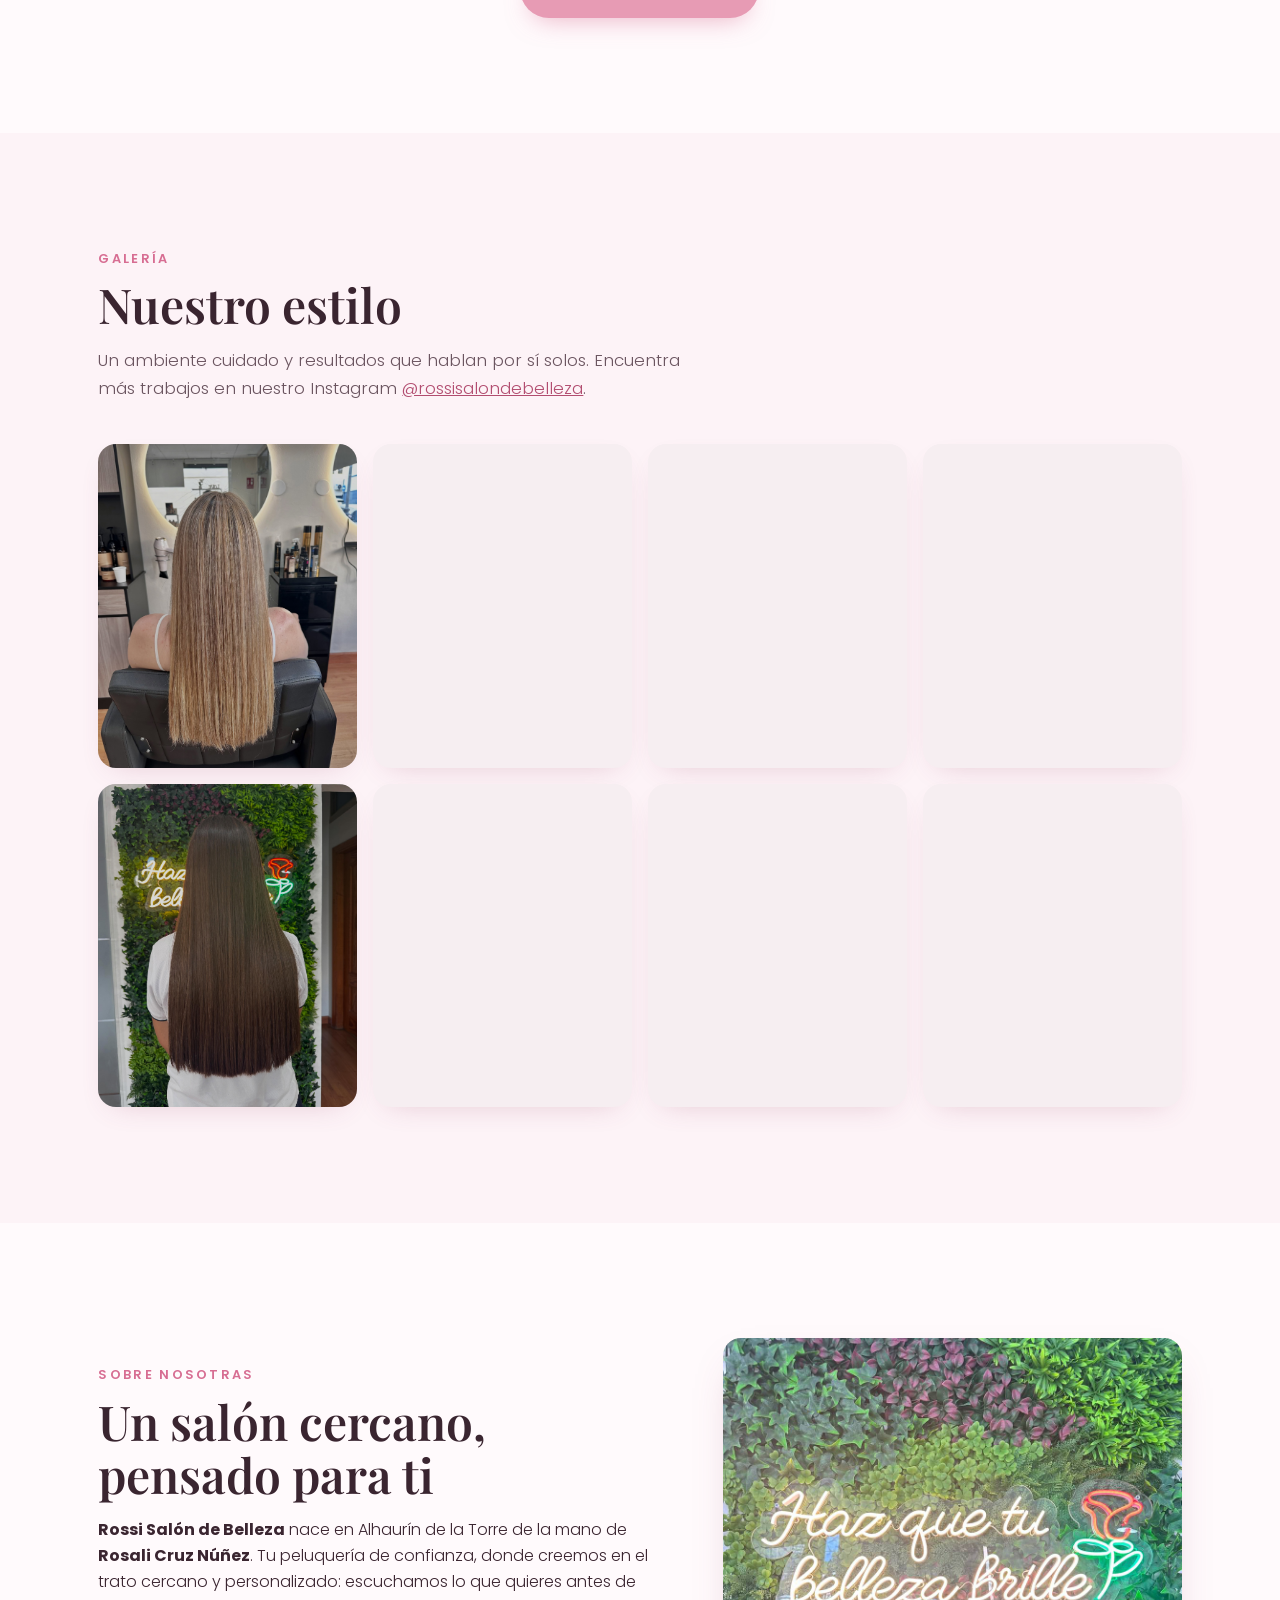
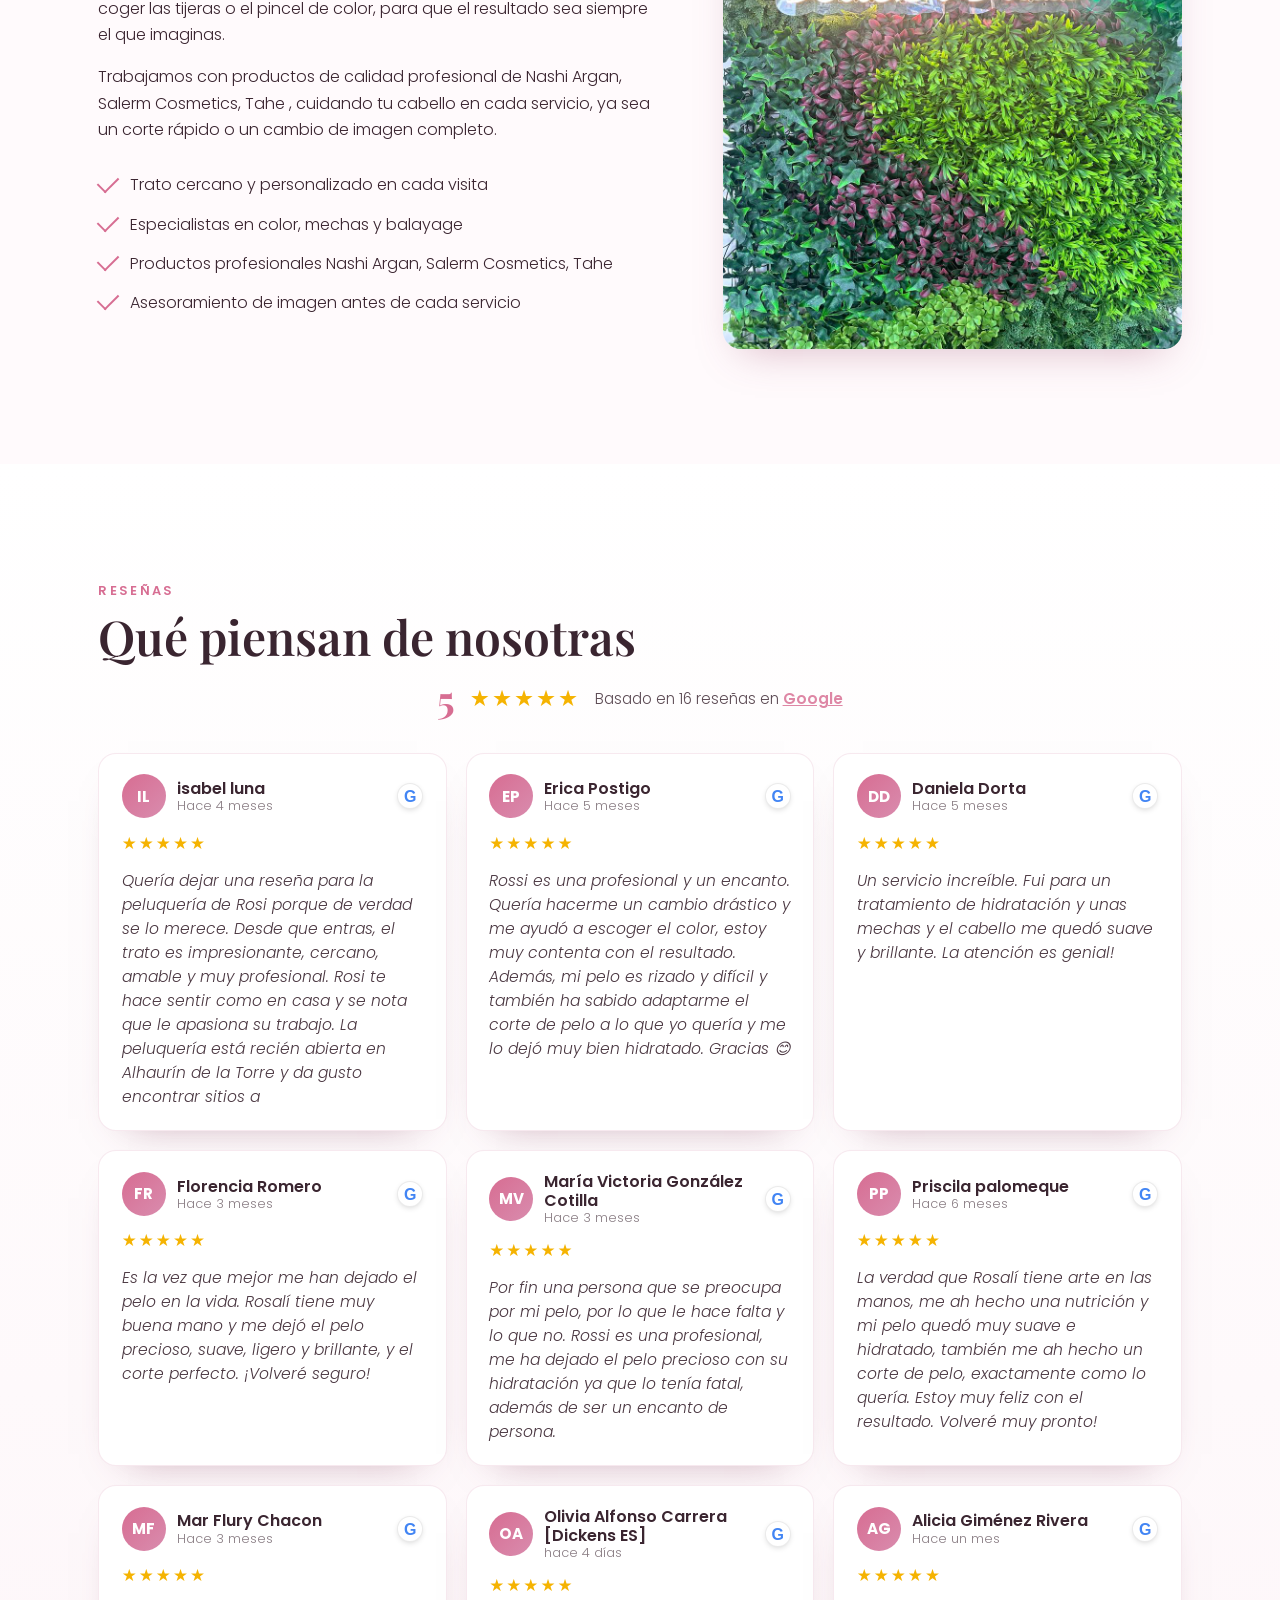
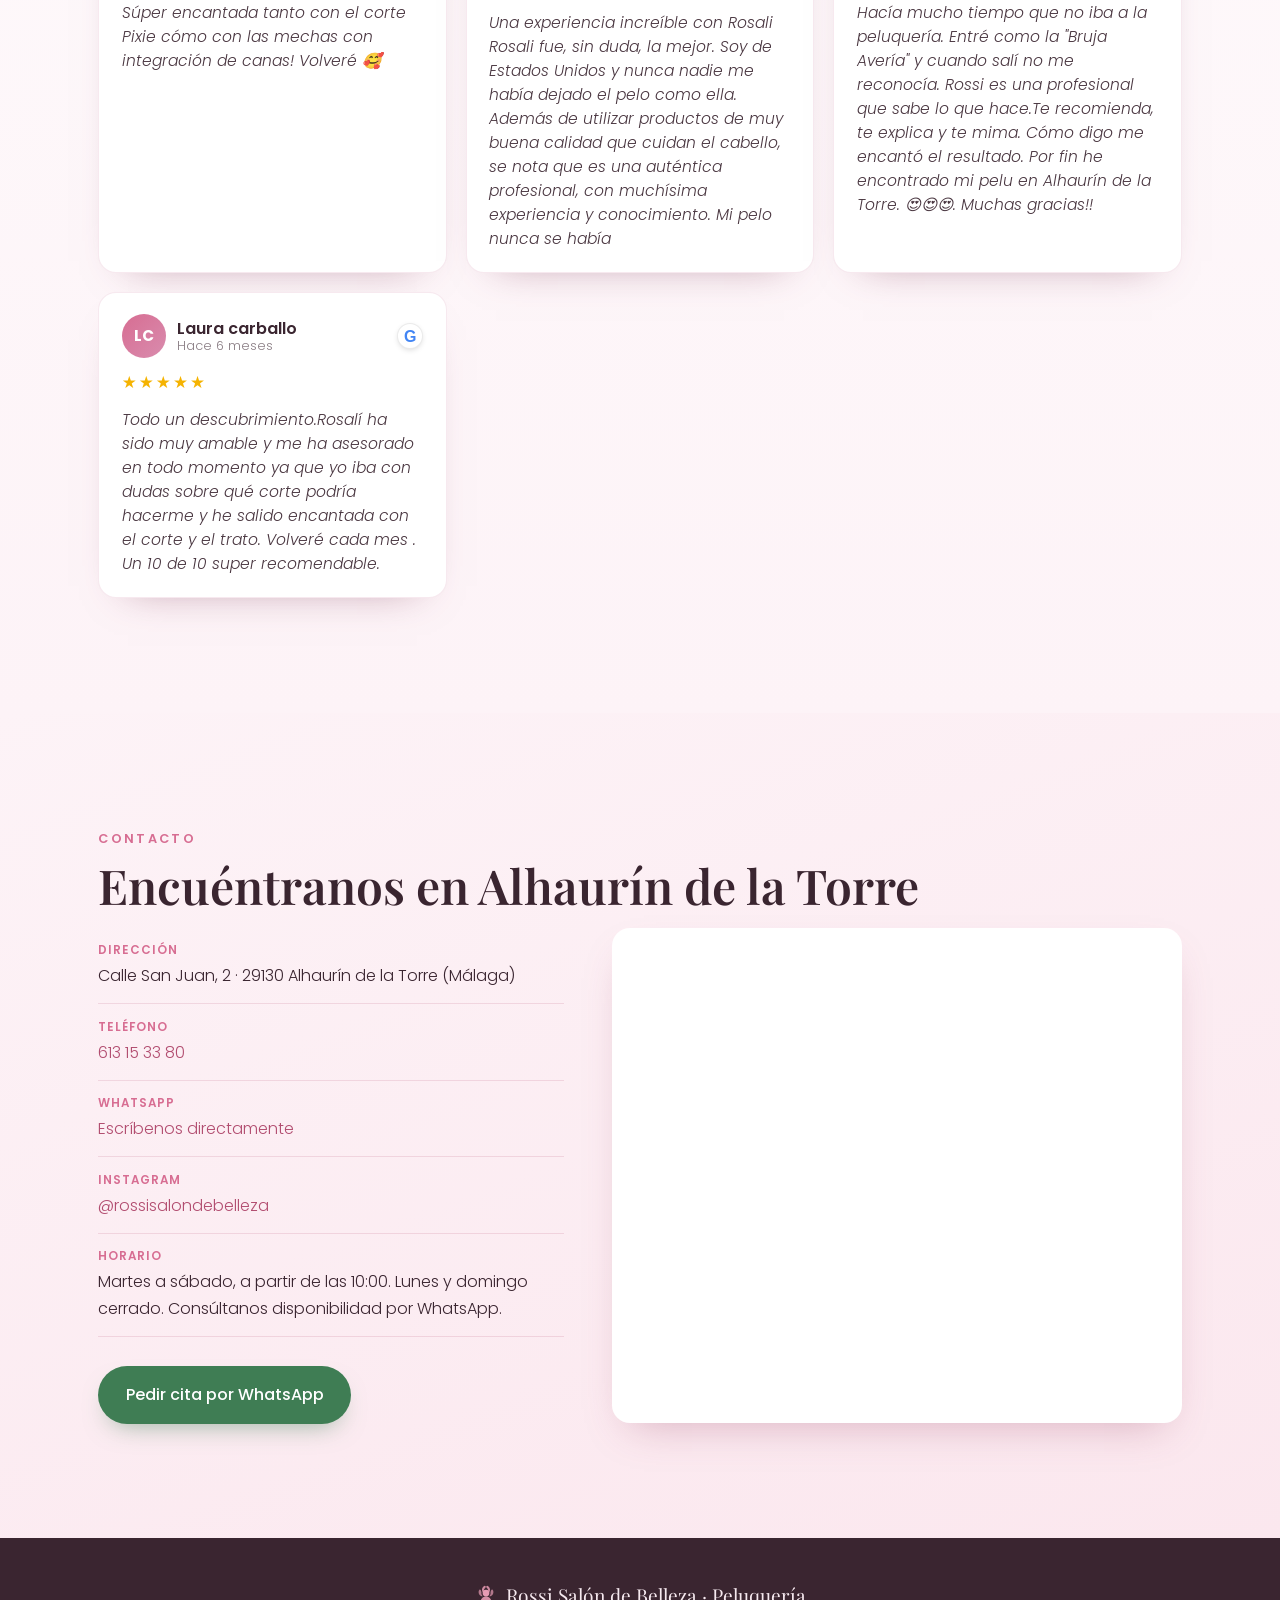
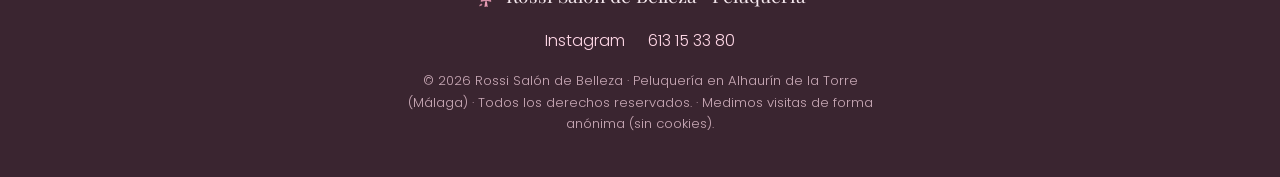
==== commit af3b734f: "web: hueco entre filas de la galeria + cursor zoom-in en las fotos + boton 'Ver todos los servicios'" ====
--- a/index.html
+++ b/index.html
@@ -192,6 +192,63 @@
   }
   </script>
 
+    <script type="application/ld+json">
+  {
+    "@context": "https://schema.org",
+    "@type": "OfferCatalog",
+    "name": "Servicios de Rossi Salón de Belleza",
+    "url": "https://rossisalondebelleza.com/servicios.html",
+    "itemListElement": [
+      {"@type": "Offer",
+       "itemOffered": {"@type": "Service", "name": "Corte de mujer", "category": "Cortes"}},
+      {"@type": "Offer",
+       "itemOffered": {"@type": "Service", "name": "Corte de caballero", "category": "Cortes"}},
+      {"@type": "Offer",
+       "itemOffered": {"@type": "Service", "name": "Corte de ni\u00f1a", "category": "Cortes"}},
+      {"@type": "Offer",
+       "itemOffered": {"@type": "Service", "name": "Corte de ni\u00f1o", "category": "Cortes"}},
+      {"@type": "Offer",
+       "itemOffered": {"@type": "Service", "name": "Balayage", "category": "Color y mechas"}},
+      {"@type": "Offer",
+       "itemOffered": {"@type": "Service", "name": "Mechas babylight", "category": "Color y mechas"}},
+      {"@type": "Offer",
+       "itemOffered": {"@type": "Service", "name": "Mechas y balayage media melena", "category": "Color y mechas"}},
+      {"@type": "Offer",
+       "itemOffered": {"@type": "Service", "name": "Mechas de pelo corto", "category": "Color y mechas"}},
+      {"@type": "Offer",
+       "itemOffered": {"@type": "Service", "name": "Mechas de flequillo", "category": "Color y mechas"}},
+      {"@type": "Offer",
+       "itemOffered": {"@type": "Service", "name": "Tinte y retoque de tinte", "category": "Color y mechas"}},
+      {"@type": "Offer",
+       "itemOffered": {"@type": "Service", "name": "Matizado", "category": "Color y mechas"}},
+      {"@type": "Offer",
+       "itemOffered": {"@type": "Service", "name": "Alisado organico (corto, media melena y melena larga)", "category": "Alisados y tratamientos"}},
+      {"@type": "Offer",
+       "itemOffered": {"@type": "Service", "name": "Botox capilar", "category": "Alisados y tratamientos"}},
+      {"@type": "Offer",
+       "itemOffered": {"@type": "Service", "name": "Nutrici\u00f3n Nashi", "category": "Alisados y tratamientos"}},
+      {"@type": "Offer",
+       "itemOffered": {"@type": "Service", "name": "salerm 21", "category": "Alisados y tratamientos"}},
+      {"@type": "Offer",
+       "itemOffered": {"@type": "Service", "name": "Recogido y semirrecogido", "category": "Peinados y recogidos"}},
+      {"@type": "Offer",
+       "itemOffered": {"@type": "Service", "name": "Peinado de pelo largo", "category": "Peinados y recogidos"}},
+      {"@type": "Offer",
+       "itemOffered": {"@type": "Service", "name": "Peinado de media melena", "category": "Peinados y recogidos"}},
+      {"@type": "Offer",
+       "itemOffered": {"@type": "Service", "name": "Peinado corto", "category": "Peinados y recogidos"}},
+      {"@type": "Offer",
+       "itemOffered": {"@type": "Service", "name": "Maquillaje para eventos y ocasiones especiales", "category": "Maquillaje"}},
+      {"@type": "Offer",
+       "itemOffered": {"@type": "Service", "name": "Nashi Argan", "category": "Productos"}},
+      {"@type": "Offer",
+       "itemOffered": {"@type": "Service", "name": "Salerm Cosmetics", "category": "Productos"}},
+      {"@type": "Offer",
+       "itemOffered": {"@type": "Service", "name": "Tahe", "category": "Productos"}}
+    ]
+  }
+  </script>
+
 </head>
 <body>
 
@@ -311,10 +368,10 @@
             <span class="servicio-pildora__enlace">Ver más →</span>
           </a>
         <!-- RESPALDO:PILDORAS:FIN -->
-        <div class="servicios__cta animar">
+      </div>        <div class="servicios__cta animar">
           <a href="servicios.html" class="boton boton--rosa">Ver todos los servicios</a>
         </div>
-      </div>
+
     </section>
 
     <!-- 3. GALERÍA -->
--- a/assets/web-publica.css
+++ b/assets/web-publica.css
@@ -25,6 +25,11 @@
   display: grid;
   grid-template-columns: repeat(auto-fill, minmax(220px, 1fr));
   gap: 1rem;
+  /* CRÍTICO: sin esto, `styles.css` deja `grid-auto-rows:300px` y como la tarjeta
+   * mide 323,5 px (4:5 de 258,8) las FILAS SE SOLAPAN 7 px (medido en producción
+   * 2026-09-17: fila1 abajo 1998 vs fila2 arriba 1991). `auto` deja que la altura la
+   * fije el `aspect-ratio` de cada tarjeta. */
+  grid-auto-rows: auto;
 }
 .galeria__item {
   margin: 0;
@@ -34,6 +39,11 @@
   position: relative;
   background: #f6eef1;                 /* fondo suave mientras carga */
   aspect-ratio: 4 / 5;                 /* MISMO alto para todas */
+  /* La tarjeta es clicable y amplía la foto: el cursor debe DECIRLO. El JS le pone
+   * role="button" y tabindex, así que sin esto el navegador usaba `auto` y el clic
+   * no se anunciaba visualmente (reportado por Adrián 2026-09-17). */
+  cursor: pointer;
+  cursor: zoom-in;                     /* `zoom-in` donde esté soportado: más explícito */
 }
 .galeria__item img {
   display: block;
